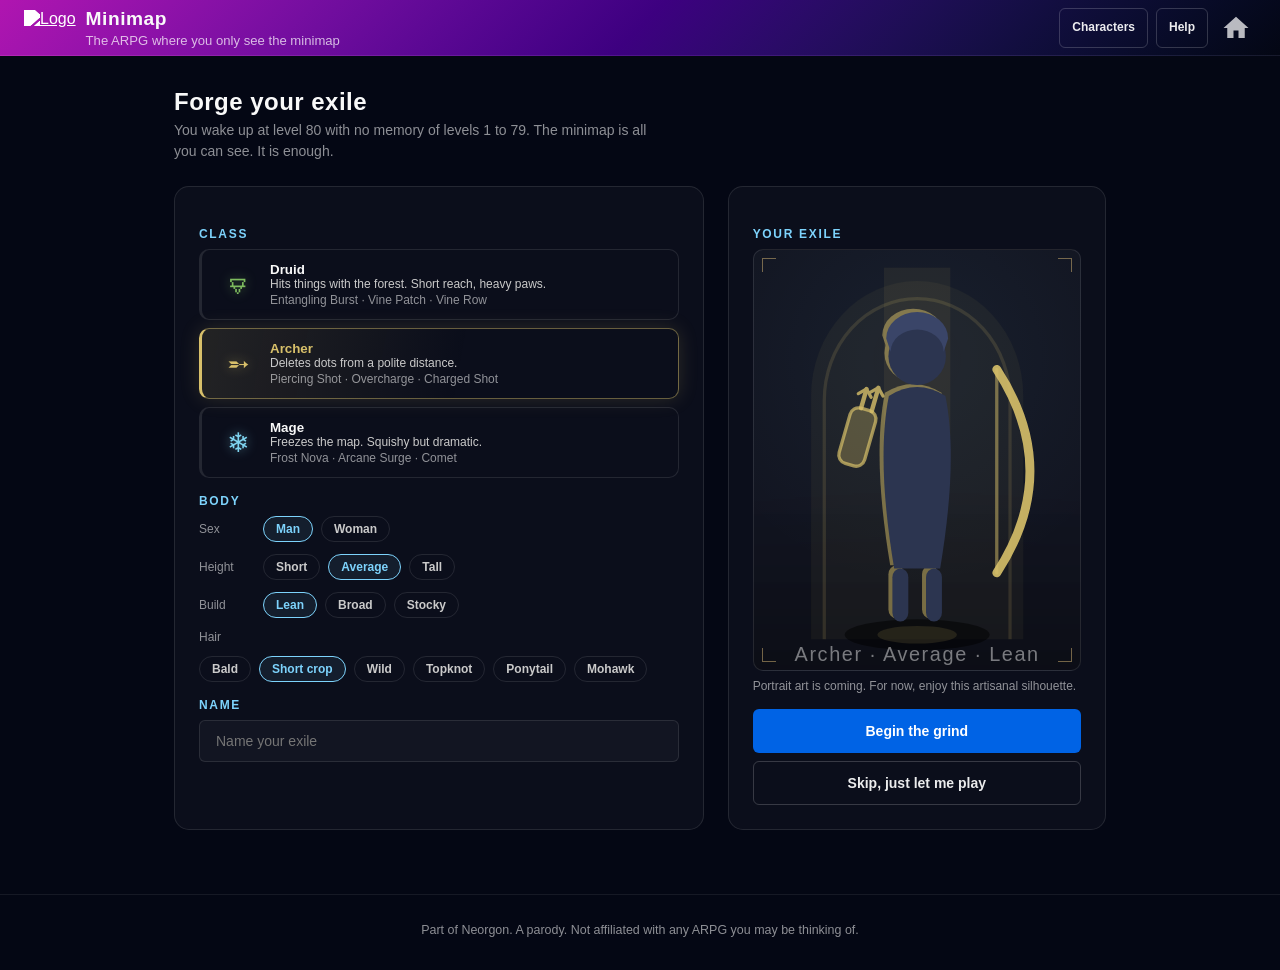
==== index.html @ aeb2e6b7 "feat: combat feel + world overhaul - Collision: enemies body-block; dodge roll (Space) with i-frames" ====
<!DOCTYPE html>
<html lang="en">
<head>
  <meta charset="UTF-8">
  <meta name="viewport" content="width=device-width, initial-scale=1.0">
  <title>Minimap | The Minimap-Only ARPG</title>
  <meta name="description" content="Grind procedural dungeon maps through the minimap alone. Start at level 80 as druid, archer, or mage and claw to 100. Fully in your browser">
  <meta property="og:title" content="Minimap: The Minimap-Only ARPG">
  <meta property="og:description" content="Grind procedural maps you can only see through the minimap. Start at level 80, claw to 100">
  <meta property="og:type" content="website">
  <meta property="og:url" content="https://minimap.neorgon.com/">
  <meta property="og:site_name" content="Neorgon">
  <meta name="twitter:card" content="summary_large_image">
  <meta name="twitter:title" content="Minimap: The Minimap-Only ARPG">
  <meta name="twitter:description" content="Grind procedural maps you can only see through the minimap">
  <meta name="robots" content="index, follow">
  <link rel="canonical" href="https://minimap.neorgon.com/">
  <meta property="og:locale" content="en_US">
  <meta name="theme-color" content="#040714">
  <meta property="og:image" content="https://minimap.neorgon.com/og-preview.jpg">
  <meta property="og:image:width" content="1200">
  <meta property="og:image:height" content="630">
  <meta name="twitter:image" content="https://minimap.neorgon.com/og-preview.jpg">
  <link rel="icon" type="image/x-icon" href="https://cdn.neorgon.org/v1.0.0/favicon.ico" />
  <link rel="stylesheet" href="css/style.css">
  <link rel="stylesheet" href="css/atlas.css">
  <link rel="stylesheet" href="css/chargen.css">
  <!-- Neorgon Header Kit (vendored; ?header=live swaps CSS to CDN). Keep after style.css — the kit owns the header. -->
  <script>(function(){var m=location.search.match(/[?&]theme=([\w-]+)/)||document.cookie.match(/(?:^|;\s*)neo_theme=([\w-]+)/);if(m&&m[1]!=='default')document.documentElement.dataset.theme=decodeURIComponent(m[1]);})();</script>
  <link rel="stylesheet" href="css/neorgon-header.css">
  <link rel="stylesheet" href="css/neorgon-themes.css">
  <link rel="stylesheet" href="https://cdn.neorgon.org/v1.0.0/header/season.css">
  <script defer src="js/neorgon-header.js"></script>
  <script type="application/ld+json">
  {
    "@context": "https://schema.org",
    "@type": "VideoGame",
    "name": "Minimap",
    "description": "A parody ARPG where the whole game happens on the minimap. Grind procedural dungeon maps, dodge boss telegraphs, and level from 80 to 100.",
    "url": "https://minimap.neorgon.com/",
    "genre": ["Action role-playing", "Parody"],
    "gamePlatform": "Web browser",
    "playMode": "SinglePlayer",
    "applicationCategory": "Game",
    "operatingSystem": "Any",
    "offers": { "@type": "Offer", "price": "0", "priceCurrency": "USD" },
    "author": { "@type": "Organization", "name": "Neorgon", "url": "https://neorgon.com/" }
  }
  </script>
</head>
<body data-screen="loading">

  <a class="skip-link" href="#main">Skip to content</a>

  <header class="header-bar" data-header-mode="app">
    <div class="header-logo">
      <a href="https://neorgon.com/" target="_blank" rel="noopener noreferrer">
        <img src="https://cdn.neorgon.org/v1.0.0/energon-classic-logo.png" class="header-logo-img" alt="Logo">
      </a>
      <a href="./" class="header-title-link">
        <h1>Minimap</h1>
        <div class="header-subtitle">The ARPG where you only see the minimap</div>
      </a>
    </div>

    <div class="header-right">
      <div class="header-actions">
        <button class="btn btn--ghost btn--sm" id="rosterBtn" data-keep-mobile>Characters</button>
        <button class="btn btn--ghost btn--sm" id="helpBtn">Help</button>
      </div>
      <a class="header-home" href="https://neorgon.com/" title="neorgon.com" aria-label="Neorgon home">
        <svg viewBox="0 0 24 24" fill="currentColor" xmlns="http://www.w3.org/2000/svg">
          <path d="M10 20v-6h4v6h5v-8h3L12 3 2 12h3v8z"/>
        </svg>
      </a>
    </div>
  </header>

  <main id="main">

    <!-- ── Character creation ─────────────────────────────────────────── -->
    <section class="screen" id="screen-chargen" hidden>
      <div class="chargen">
        <div class="chargen__intro">
          <h2 class="screen-title">Forge your exile</h2>
          <p class="screen-lead">You wake up at level 80 with no memory of levels 1 to 79. The minimap is all you can see. It is enough.</p>
        </div>

        <div class="chargen__grid">
          <div class="chargen__panel">
            <h3 class="panel-label">Class</h3>
            <div class="class-picker" id="classPicker" role="radiogroup" aria-label="Class"></div>

            <h3 class="panel-label">Body</h3>
            <div class="body-options" id="bodyOptions"></div>

            <h3 class="panel-label">Name</h3>
            <input type="text" id="charName" class="text-input" maxlength="18" placeholder="Name your exile" autocomplete="off">
          </div>

          <div class="chargen__panel chargen__preview">
            <h3 class="panel-label">Your exile</h3>
            <div class="portrait" id="portraitBox" aria-hidden="true"></div>
            <p class="portrait-note">Portrait art is coming. For now, enjoy this artisanal silhouette.</p>
            <div class="chargen__actions">
              <button class="btn btn--primary btn--block" id="createCharBtn">Begin the grind</button>
              <button class="btn btn--ghost btn--block" id="skipCharBtn">Skip, just let me play</button>
            </div>
          </div>
        </div>
      </div>
    </section>

    <!-- ── Roster ─────────────────────────────────────────────────────── -->
    <section class="screen" id="screen-roster" hidden>
      <div class="roster">
        <h2 class="screen-title">Characters</h2>
        <p class="screen-lead">Each exile keeps their own atlas progress. Deleting one is permanent, like your mistakes.</p>
        <div class="roster__list" id="rosterList"></div>
        <button class="btn btn--secondary" id="newCharBtn">Create new exile</button>
      </div>
    </section>

    <!-- ── Atlas hub ──────────────────────────────────────────────────── -->
    <section class="screen" id="screen-hub" hidden>
      <div class="hub">
        <div class="hub__top">
          <div>
            <h2 class="screen-title">Atlas of Worms</h2>
            <p class="screen-lead" id="hubCharLine"></p>
          </div>
          <div class="hub__legend">
            <span><i class="dot dot--open"></i> Open</span>
            <span><i class="dot dot--cleared"></i> Cleared</span>
            <span><i class="dot dot--locked"></i> Locked</span>
          </div>
        </div>
        <div class="atlas-wrap">
          <svg id="atlasSvg" viewBox="0 0 1000 560" role="img" aria-label="Atlas map of unlockable dungeon nodes"></svg>
        </div>
        <div class="hub__detail" id="hubDetail" hidden>
          <div class="hub__detail-text">
            <h3 id="hubMapName"></h3>
            <p id="hubMapInfo"></p>
          </div>
          <button class="btn btn--primary" id="enterMapBtn">Enter map</button>
        </div>
      </div>
    </section>

    <!-- ── Game ───────────────────────────────────────────────────────── -->
    <section class="screen screen--game" id="screen-game" hidden>
      <div class="stage" id="stage">
        <canvas id="bgCanvas" aria-hidden="true"></canvas>
        <canvas id="gameCanvas" role="img" aria-label="Minimap view of the dungeon"></canvas>

        <div class="boss-bar" id="bossBar" hidden>
          <div class="boss-bar__name" id="bossName"></div>
          <div class="boss-bar__track"><div class="boss-bar__fill" id="bossFill"></div></div>
        </div>

        <!-- Map info + quest tracker, top right, gold serif -->
        <div class="tracker">
          <div class="tracker__map">
            <div id="trkMapName"></div>
            <div id="trkMonsterLevel"></div>
            <div>Standard League</div>
            <div>Permanent Squinting</div>
          </div>
          <div class="tracker__quest">
            <div class="tracker__quest-title" id="trkQuestTitle"></div>
            <div class="tracker__quest-body" id="trkQuestBody"></div>
          </div>
        </div>

        <!-- Bottom HUD -->
        <div class="hud">
          <div class="orb orb--life">
            <div class="orb__fill" id="lifeFill"></div>
            <div class="orb__label" id="lifeLabel">0/0</div>
          </div>

          <div class="hud__center">
            <div class="charline" id="charLine"></div>
            <div class="skillbar" id="skillbar"></div>
            <div class="xpbar" title="Experience">
              <div class="xpbar__fill" id="xpFill"></div>
              <div class="xpbar__label" id="xpLabel"></div>
            </div>
          </div>

          <div class="orb orb--mana">
            <div class="orb__fill" id="manaFill"></div>
            <div class="orb__label" id="manaLabel">0/0</div>
          </div>
        </div>

        <!-- Waypoint panel -->
        <div class="wp-panel" id="wpPanel" hidden>
          <h3>Waypoints</h3>
          <div class="wp-panel__list" id="wpList"></div>
          <button class="btn btn--ghost btn--sm" id="wpClose">Close</button>
        </div>

        <!-- Leave confirmation -->
        <div class="overlay overlay--confirm" id="leaveConfirm" hidden>
          <h2>Leave the map?</h2>
          <p>The layout and every remaining monster are lost. The Atlas does not do refunds.</p>
          <div class="overlay__actions">
            <button class="btn btn--primary" id="confirmLeaveBtn">Leave map</button>
            <button class="btn btn--ghost" id="cancelLeaveBtn">Keep fighting</button>
          </div>
        </div>

        <!-- Death overlay -->
        <div class="overlay overlay--death" id="deathOverlay" hidden>
          <h2>You have died</h2>
          <p id="deathLine"></p>
          <p class="overlay__penalty" id="deathPenalty"></p>
          <button class="btn btn--primary" id="respawnBtn">Respawn at waypoint</button>
        </div>

        <!-- Map cleared overlay -->
        <div class="overlay overlay--cleared" id="clearedOverlay" hidden>
          <h2>Map cleared</h2>
          <p id="clearedLine"></p>
          <div class="overlay__actions">
            <button class="btn btn--primary" id="backToHubBtn">Return to Atlas</button>
            <button class="btn btn--ghost" id="stayBtn">Keep wandering</button>
          </div>
        </div>

        <div class="toastbox" id="toastbox" aria-live="polite"></div>
      </div>
    </section>

  </main>

  <!-- Help modal -->
  <div class="modal" id="helpModal" hidden>
    <div class="modal__backdrop" data-modal-close tabindex="-1" aria-hidden="true"></div>
    <div class="modal__dialog" role="dialog" aria-modal="true" aria-labelledby="helpTitle" tabindex="-1">
      <header class="modal__header">
        <h2 id="helpTitle">How to squint</h2>
        <button type="button" class="btn btn--ghost btn--icon" data-modal-close aria-label="Close dialog">
          <svg width="20" height="20" viewBox="0 0 24 24" fill="none" stroke="currentColor" stroke-width="2" aria-hidden="true"><path d="M18 6L6 18M6 6l12 12"/></svg>
        </button>
      </header>
      <div class="modal__body">
        <ul class="help-list">
          <li><strong>Move:</strong> click or hold the mouse, or use WASD / arrow keys. Enemies body-block you.</li>
          <li><strong>Roll:</strong> Space. A quick dash that passes through enemies with brief immunity.</li>
          <li><strong>Sprint:</strong> hold Shift. Much faster, but one hit while sprinting stuns you for 2.5s.</li>
          <li><strong>Attack:</strong> automatic when an enemy is in range</li>
          <li><strong>Skills:</strong> Q, E, R. Three per class; the big one has the long cooldown.</li>
          <li><strong>Waypoints:</strong> touch a totem to unlock it (green entry, blue midpoint), press T to teleport</li>
          <li><strong>Dots:</strong> white normal, blue magic, yellow rare, orange boss</li>
          <li><strong>Goal:</strong> find the boss, dodge the telegraph circles, clear the map, level up</li>
          <li><strong>Death:</strong> costs 10% of your level XP, exactly as painful as it sounds</li>
        </ul>
      </div>
    </div>
  </div>

  <footer class="info-footer" id="siteFooter">
    Part of <a class="footer-link" href="https://neorgon.com/">Neorgon</a>. A parody. Not affiliated with any ARPG you may be thinking of.
  </footer>

  <script type="module" src="js/app.js"></script>
</body>
</html>
---- css/style.css ----
/* ── Reset & base ──────────────────────────────────────────── */
*, *::before, *::after { margin: 0; padding: 0; box-sizing: border-box; }

/*
 * ── Design tokens ─────────────────────────────────────────────
 *
 *  Colors
 *  bg:                 #040714
 *  surface-1 (cards):  rgba(255,255,255,.03)
 *  surface-2 (hover):  rgba(255,255,255,.06)
 *  border-subtle:      rgba(255,255,255,.07)
 *  border:             rgba(255,255,255,.1)
 *  border-strong:      rgba(255,255,255,.22)
 *  blue accent:        #0063e5
 *  blue accent bright: #0080ff
 *  text primary:       #f9f9f9
 *  text secondary:     #cacaca
 *  text muted:         rgba(255,255,255,.55)
 *  header gradient:    in oklch 135deg, #B015B0 0%, #3D0080 50%, #040714 100%
 *
 *  Typography scale (rem)
 *  --text-xs: 0.75    --text-sm: 0.875   --text-base: 1
 *  --text-lg: 1.125   --text-xl: 1.25    --text-2xl: 1.5
 *  font stack: 'Avenir Next', -apple-system, BlinkMacSystemFont,
 *              'Segoe UI', Roboto, Oxygen, Ubuntu, Cantarell, sans-serif
 *
 *  Spacing scale (4px grid)
 *  --space-1: 4px   --space-2: 8px   --space-3: 12px   --space-4: 16px
 *  --space-6: 24px  --space-8: 32px
 *
 *  Radii
 *  --radius-sm: 6px   --radius: 10px   --radius-lg: 15px
 *
 *  Easing
 *  --ease-snap: cubic-bezier(0.34, 1.56, 0.64, 1)  (spring/overshoot)
 *  --dur-fast: 120ms   --dur: 200ms
 *
 *  UI primitives
 *  --control-height: 44px   (touch minimum)
 *  --control-height-sm: 36px
 *  --z-sticky-header: 200   --z-modal: 400   --z-toast: 500
 */

:root {
  --bg: #040714;
  --surface-1: rgba(255,255,255,.03);
  --surface-2: rgba(255,255,255,.06);
  --surface-toast: #1a1730;
  --border-subtle: rgba(255,255,255,.07);
  --border: rgba(255,255,255,.1);
  --border-strong: rgba(255,255,255,.22);
  --text-primary: #f9f9f9;
  --text-secondary: #cacaca;
  --text-muted: rgba(255,255,255,.55);
  --accent: #0063e5;
  --accent-bright: #0080ff;
  --danger: #e11d48;
  --danger-hover: #f43f5e;
  --font: 'Avenir Next', -apple-system, BlinkMacSystemFont, 'Segoe UI', Roboto, Oxygen, Ubuntu, Cantarell, sans-serif;
  --text-xs: 0.75rem; --text-sm: 0.875rem; --text-base: 1rem;
  --text-lg: 1.125rem; --text-xl: 1.25rem; --text-2xl: 1.5rem;
  --space-1: 4px; --space-2: 8px; --space-3: 12px; --space-4: 16px;
  --space-6: 24px; --space-8: 32px;
  --radius-sm: 6px; --radius: 10px; --radius-lg: 15px;
  --ease-snap: cubic-bezier(0.34, 1.56, 0.64, 1);
  --dur-fast: 120ms; --dur: 200ms;
  --control-height: 44px;
  --control-height-sm: 36px;
  --shadow-card: 0 12px 28px rgba(15, 23, 42, 0.5);
  --shadow-modal: 0 24px 48px rgba(2, 6, 23, 0.58);
  --z-sticky-header: 200;
  --z-modal: 400;
  --z-toast: 500;
}

html { height: 100%; }
body {
  font-family: var(--font);
  background: var(--bg);
  min-height: 100%;
  color: var(--text-primary);
  display: flex; flex-direction: column;
}

body.modal-open {
  overflow: hidden;
}

main#main {
  flex: 1;
  display: flex;
  flex-direction: column;
  min-height: 0;
  width: 100%;
}

/* ── Layout ────────────────────────────────────────────────── */
/*
 * GOTCHA: body { display:flex; flex-direction:column } + margin: 0 auto
 * on a child collapses its width — always pair with width: 100%.
 *
 * GOTCHA: External images (YouTube ggpht, Gravatar, etc.) may block loading
 * when the Referer header points to localhost or an unknown origin. Fix:
 * 1. Add <meta name="referrer" content="no-referrer"> in <head> (global)
 * 2. Or add referrerpolicy="no-referrer" on each <img> tag
 */
.container {
  max-width: 900px;
  width: 100%;
  margin: 0 auto;
  padding: var(--space-6);
  flex: 1;
}

/* Vertical rhythm: use inside .container or nested regions */
.stack {
  display: flex;
  flex-direction: column;
  gap: var(--space-6);
}
.stack--tight { gap: var(--space-4); }
.stack--loose { gap: var(--space-8); }

/* Page section: title row + body (replaces “card everything” for grouping) */
.section {
  display: flex;
  flex-direction: column;
  gap: var(--space-4);
}
.section__header {
  display: flex;
  flex-wrap: wrap;
  align-items: flex-end;
  justify-content: space-between;
  gap: var(--space-4);
}
.section__titles {
  display: flex;
  flex-direction: column;
  gap: var(--space-1);
  min-width: 0;
}
.section__title {
  font-size: var(--text-xl);
  font-weight: 600;
  letter-spacing: 0.02em;
  color: var(--text-primary);
}
.section__lead {
  font-size: var(--text-sm);
  color: var(--text-muted);
  line-height: 1.45;
  max-width: 52ch;
}
.section__lead code {
  font-family: ui-monospace, SFMono-Regular, Menlo, Monaco, Consolas, "Liberation Mono", monospace;
  font-size: 0.92em;
  color: var(--text-secondary);
}
.stack > .card { margin-bottom: 0; }
.toolbar {
  display: flex;
  flex-wrap: wrap;
  align-items: center;
  gap: var(--space-2);
}

/* ── Header ────────────────────────────────────────────────────
 * Owned by the Neorgon Header Kit (css/neorgon-header.css — canonical
 * source: packages/neorgon-ui/header/). Do NOT style .header-bar,
 * .header-logo*, .header-title-link, .header-subtitle, .header-right,
 * .header-actions, or .header-home here. Auth styles (.auth-*) stay
 * site-owned below.
 */
nav {
  display: flex;
  align-items: center;
  gap: var(--space-2);
}

/* ── Buttons (canonical) ─────────────────────────────────────
 * Use .btn + a variant. Aliases: .nav-link = toolbar ghost; .auth-* map below.
 */
.btn {
  display: inline-flex;
  align-items: center;
  justify-content: center;
  gap: var(--space-2);
  min-height: var(--control-height);
  padding: 0 var(--space-4);
  border-radius: var(--radius-sm);
  font-family: inherit;
  font-size: var(--text-sm);
  font-weight: 600;
  line-height: 1.2;
  text-decoration: none;
  cursor: pointer;
  border: 1px solid transparent;
  background: transparent;
  color: var(--text-primary);
  transition:
    background-color var(--dur),
    color var(--dur),
    border-color var(--dur),
    box-shadow var(--dur),
    transform var(--dur-fast);
  -webkit-tap-highlight-color: transparent;
}
.btn:disabled,
.btn[aria-disabled="true"] {
  opacity: 0.45;
  cursor: not-allowed;
  pointer-events: none;
}
.btn--sm {
  min-height: var(--control-height-sm);
  padding: 0 var(--space-3);
  font-size: var(--text-xs);
}
.btn--block { width: 100%; }
.btn--icon {
  min-width: var(--control-height);
  padding: 0;
}
.btn--primary {
  background: var(--accent);
  color: #fff;
  border-color: transparent;
}
.btn--primary:hover { background: var(--accent-bright); }
.btn--secondary {
  background: var(--surface-2);
  color: var(--text-primary);
  border-color: var(--border-strong);
}
.btn--secondary:hover {
  background: rgba(255, 255, 255, 0.1);
}
.btn--ghost {
  background: transparent;
  color: rgba(255,255,255,0.92);
  border-color: rgba(255,255,255,0.18);
}
.btn--ghost:hover {
  background: rgba(255,255,255,0.1);
  color: #fff;
}
.btn--danger {
  background: var(--danger);
  color: #fff;
  border-color: transparent;
}
.btn--danger:hover { background: var(--danger-hover); }

/* Toolbar ghost (header nav) — same as .btn.btn--ghost.btn--sm */
.nav-link {
  display: inline-flex;
  align-items: center;
  justify-content: center;
  min-height: var(--control-height);
  padding: 0 var(--space-3);
  border: 1px solid rgba(255,255,255,0.18);
  border-radius: var(--radius-sm);
  background: transparent;
  color: rgba(255,255,255,0.92);
  cursor: pointer;
  font-family: inherit;
  font-size: var(--text-sm);
  font-weight: 600;
  transition: background-color var(--dur), color var(--dur), border-color var(--dur);
}
.nav-link:hover {
  background: rgba(255,255,255,0.1);
  color: #fff;
}

.auth-toggle {
  display: flex;
  align-items: center;
  justify-content: center;
  min-width: var(--control-height);
  min-height: var(--control-height);
  padding: 0;
  border: 1px solid rgba(255,255,255,0.18);
  border-radius: var(--radius-sm);
  background: transparent;
  color: rgba(255,255,255,0.92);
  cursor: pointer;
  font-family: inherit;
  transition: background-color var(--dur), color var(--dur), border-color var(--dur);
}
.auth-toggle:hover {
  background: rgba(255,255,255,0.1);
  color: #fff;
}
.auth-toggle svg {
  width: 22px;
  height: 22px;
  flex-shrink: 0;
  display: block;
}
.auth-toggle.logged-in { color: var(--accent); }
.auth-toggle.logged-in svg circle:nth-of-type(2) {
  fill: currentColor;
  stroke: none;
}

/* ── Sheet (inline panel under header) — not a modal ─────────
 * Use for auth, filters, compact forms. No backdrop; page scrolls.
 * For blocking overlays use .modal below.
 */
.auth-panel {
  background: rgba(255,255,255,0.02);
  border-bottom: 1px solid var(--border-subtle);
  max-height: 0;
  overflow: hidden;
  transition: max-height 0.3s ease-out;
}
.auth-panel.open { max-height: 300px; }
.auth-panel-inner {
  padding: var(--space-6);
  max-width: 400px;
  margin: 0 auto;
}
.auth-tabs {
  display: flex;
  gap: var(--space-2);
  margin-bottom: var(--space-4);
}
.auth-tab {
  flex: 1;
  min-height: var(--control-height-sm);
  padding: 0 var(--space-4);
  border: 1px solid var(--border);
  border-radius: var(--radius-sm);
  background: transparent;
  color: var(--text-muted);
  cursor: pointer;
  font-family: inherit;
  font-size: var(--text-sm);
  font-weight: 600;
  transition: background-color var(--dur), color var(--dur), border-color var(--dur);
}
.auth-tab.active {
  background: var(--surface-2);
  color: var(--text-primary);
  border-color: var(--border-strong);
}
.auth-form input {
  width: 100%;
  padding: var(--space-3) var(--space-4);
  margin-bottom: var(--space-3);
  border: 1px solid var(--border);
  border-radius: var(--radius-sm);
  background: var(--surface-1);
  color: var(--text-primary);
  font-size: var(--text-sm);
  font-family: inherit;
}
.auth-submit {
  width: 100%;
  min-height: var(--control-height);
  padding: 0 var(--space-4);
  border: none;
  border-radius: var(--radius-sm);
  background: var(--accent);
  color: #fff;
  font-family: inherit;
  font-weight: 600;
  font-size: var(--text-sm);
  cursor: pointer;
  transition: background-color var(--dur);
}
.auth-submit:hover { background: var(--accent-bright); }
#authUser {
  display: flex;
  align-items: center;
  justify-content: space-between;
  gap: var(--space-4);
}
.auth-username {
  color: var(--text-primary);
  font-weight: 600;
}
.auth-logout {
  min-height: var(--control-height-sm);
  padding: 0 var(--space-3);
  border: 1px solid var(--border);
  border-radius: var(--radius-sm);
  background: transparent;
  color: var(--text-muted);
  cursor: pointer;
  font-family: inherit;
  font-size: var(--text-sm);
  font-weight: 600;
  transition: background-color var(--dur), color var(--dur), border-color var(--dur);
}
.auth-logout:hover {
  background: var(--surface-2);
  color: var(--text-primary);
}
.auth-divider {
  height: 1px;
  background: var(--border-subtle);
}

/* ── Modal (blocking overlay) ──────────────────────────────── */
.modal[hidden] {
  display: none !important;
}
.modal {
  position: fixed;
  inset: 0;
  z-index: var(--z-modal);
  display: flex;
  align-items: center;
  justify-content: center;
  padding: var(--space-4);
}
.modal__backdrop {
  position: absolute;
  inset: 0;
  background: rgba(2, 4, 12, 0.72);
  backdrop-filter: blur(4px);
}
.modal__dialog {
  position: relative;
  z-index: 1;
  display: flex;
  flex-direction: column;
  width: min(100%, 440px);
  max-height: min(88vh, 560px);
  overflow: hidden;
  background: var(--surface-1);
  border: 1px solid var(--border-strong);
  border-radius: var(--radius-lg);
  box-shadow: var(--shadow-modal);
}
.modal__header {
  display: flex;
  align-items: center;
  justify-content: space-between;
  gap: var(--space-4);
  padding: var(--space-4) var(--space-6);
  border-bottom: 1px solid var(--border-subtle);
}
.modal__header h2 {
  font-size: var(--text-lg);
  font-weight: 600;
  color: var(--text-primary);
}
.modal__body {
  padding: var(--space-6);
  overflow: auto;
  font-size: var(--text-sm);
  color: var(--text-secondary);
  line-height: 1.55;
}
.modal__body code {
  font-family: ui-monospace, SFMono-Regular, Menlo, Monaco, Consolas, "Liberation Mono", monospace;
  font-size: 0.9em;
  color: var(--text-primary);
}
.modal__footer {
  display: flex;
  flex-wrap: wrap;
  justify-content: flex-end;
  gap: var(--space-2);
  padding: var(--space-4) var(--space-6);
  border-top: 1px solid var(--border-subtle);
}

/* ── Card ──────────────────────────────────────────────────── */
/*
 * GOTCHA: backdrop-filter creates a stacking context — dropdowns inside
 * a card can be clipped by a later card's stacking context. Fix by adding
 * position: relative; z-index: 10 to the card that owns the open dropdown.
 *
 * Default: static surface (no hover lift — avoids generic “dashboard demo”).
 * Use .card--interactive for raised hover + entrance motion.
 *
 * GOTCHA: a <button> or <a> used AS a card does not inherit body text color —
 * buttons default to canvas text (near-black), rendering invisible on the dark
 * bg. When a card is an interactive element, set color: var(--text-primary)
 * and font-family: var(--font) explicitly on it.
 */
.card {
  background: var(--surface-1);
  border: 1px solid var(--border);
  border-radius: var(--radius-lg);
  padding: var(--space-6);
  margin-bottom: var(--space-6);
  backdrop-filter: blur(10px);
  transition: border-color var(--dur), box-shadow var(--dur);
}
.card:hover {
  border-color: var(--border-strong);
  box-shadow: 0 8px 20px rgba(15, 23, 42, 0.45);
}
.card--interactive {
  transition:
    transform var(--dur) ease-out,
    box-shadow var(--dur) ease-out,
    border-color var(--dur);
  animation: fadeIn 0.35s ease-out both;
}
.card--interactive:hover {
  transform: translateY(-3px);
  box-shadow: var(--shadow-card);
  border-color: var(--border-strong);
}
.card--enter {
  animation: fadeIn 0.35s ease-out both;
}
.card--flat:hover {
  box-shadow: none;
}

/* ── Button press feedback ─────────────────────────────────── */
button:active,
.btn:active,
.nav-link:active,
.auth-toggle:active,
.auth-tab:active,
.auth-submit:active,
.auth-logout:active {
  transform: scale(0.98);
  transition-duration: var(--dur-fast);
}

@keyframes fadeIn {
  from { opacity: 0; transform: translateY(6px); }
  to   { opacity: 1; transform: translateY(0); }
}

/* ── Skeleton loading ──────────────────────────────────────── */
@keyframes shimmer { to { background-position: -200% 0; } }
.skeleton {
  background: linear-gradient(90deg, var(--surface-1) 25%, var(--surface-2) 50%, var(--surface-1) 75%);
  background-size: 200% 100%;
  animation: shimmer 1.5s ease-in-out infinite;
  border-radius: var(--radius);
}

/* ── Toast ─────────────────────────────────────────────────── */
.toast {
  position: fixed;
  bottom: var(--space-6);
  right: var(--space-6);
  z-index: var(--z-toast);
  max-width: min(360px, calc(100vw - var(--space-8)));
  background: var(--surface-toast);
  border: 1px solid var(--border);
  border-radius: var(--radius);
  padding: var(--space-3) var(--space-4);
  font-size: var(--text-sm);
  color: var(--text-primary);
  box-shadow: var(--shadow-card);
  pointer-events: none;
  transform: translateY(8px);
  opacity: 0;
  transition: opacity 0.2s ease-out, transform 0.2s ease-out;
}
.toast.visible {
  opacity: 1;
  transform: translateY(0);
}

/* ── Footer ────────────────────────────────────────────────── */
.info-footer {
  text-align: center;
  padding: var(--space-6) var(--space-6) 28px;
  color: var(--text-muted);
  font-size: .78em;
  line-height: 1.8;
  border-top: 1px solid var(--border-subtle);
  margin-top: var(--space-8);
}
.footer-link {
  color: var(--text-muted);
  text-decoration: none;
  transition: color var(--dur);
}
.footer-link:hover,
.footer-link:focus-visible {
  color: var(--text-secondary);
  text-decoration: underline;
}

/* ── Focus styles ──────────────────────────────────────────── */
:focus-visible {
  outline: 2px solid var(--accent-bright);
  outline-offset: 2px;
}

/* ── Skip link ─────────────────────────────────────────────── */
.skip-link {
  position: absolute;
  top: -100%;
  left: var(--space-4);
  z-index: 1000;
  padding: var(--space-2) var(--space-4);
  background: var(--accent-bright);
  color: #000;
  font-weight: 600;
  font-size: var(--text-sm);
  border-radius: 0 0 var(--radius-sm) var(--radius-sm);
  text-decoration: none;
  transition: top var(--dur);
}
.skip-link:focus { top: 0; }

/* ── Reduced motion ────────────────────────────────────────── */
@media (prefers-reduced-motion: reduce) {
  *, *::before, *::after {
    animation-duration: 0.01ms !important;
    animation-iteration-count: 1 !important;
    transition-duration: 0.01ms !important;
  }
  .card--interactive:hover { transform: none; }
}

/* ── Responsive ────────────────────────────────────────────── */
@media (max-width: 600px) {
  .container { padding: var(--space-4); }
  .toast {
    left: var(--space-4);
    right: var(--space-4);
    max-width: none;
  }
}

/* ════════════════════════════════════════════════════════════
   MINIMAP GAME STYLES
   Accent: sky-300 #7dd3fc (the minimap line color).
   HUD gold: #c8aa6e serif, an affectionate parody layout.
   ════════════════════════════════════════════════════════════ */

:root {
  --mm-accent: #7dd3fc;
  --mm-gold: #c8aa6e;
  --mm-gold-dim: #a8926a;
  --hud-serif: Palatino, 'Palatino Linotype', Georgia, 'Times New Roman', serif;
}

.screen[hidden] { display: none !important; }
.screen { flex: 1; display: flex; flex-direction: column; }
.screen-title {
  font-size: var(--text-2xl);
  font-weight: 700;
  letter-spacing: 0.02em;
}
.screen-lead {
  color: var(--text-muted);
  font-size: var(--text-sm);
  line-height: 1.5;
  max-width: 62ch;
  margin-top: var(--space-1);
}
.panel-label {
  font-size: var(--text-xs);
  text-transform: uppercase;
  letter-spacing: 0.14em;
  color: var(--mm-accent);
  margin: var(--space-4) 0 var(--space-2);
}
.text-input {
  width: 100%;
  padding: var(--space-3) var(--space-4);
  border: 1px solid var(--border);
  border-radius: var(--radius-sm);
  background: var(--surface-1);
  color: var(--text-primary);
  font-size: var(--text-sm);
  font-family: inherit;
}

/* ── Chargen ───────────────────────────────────────────────── */
.chargen {
  width: 100%;
  max-width: 980px;
  margin: 0 auto;
  padding: var(--space-8) var(--space-6);
}
.chargen__grid {
  display: grid;
  grid-template-columns: 1.4fr 1fr;
  gap: var(--space-6);
  margin-top: var(--space-6);
}
.chargen__panel {
  background: var(--surface-1);
  border: 1px solid var(--border);
  border-radius: var(--radius-lg);
  padding: var(--space-6);
}
.class-picker { display: grid; gap: var(--space-2); }
.class-card {
  display: grid;
  grid-template-columns: 40px 1fr;
  grid-template-areas: "icon name" "icon blurb" "icon skill";
  text-align: left;
  gap: 0 var(--space-3);
  padding: var(--space-3) var(--space-4);
  border: 1px solid var(--border);
  border-radius: var(--radius);
  background: transparent;
  color: var(--text-primary);
  font-family: var(--font);
  cursor: pointer;
  transition: border-color var(--dur), background-color var(--dur), box-shadow var(--dur);
}
.class-card:hover { border-color: var(--border-strong); background: var(--surface-1); }
.class-card--active {
  border-color: var(--mm-accent);
  background: rgba(125, 211, 252, 0.06);
  box-shadow: 0 0 18px rgba(125, 211, 252, 0.15);
}
.class-card__icon { grid-area: icon; font-size: 1.7rem; align-self: center; text-align: center; }
.class-card__name { grid-area: name; font-weight: 700; }
.class-card__blurb { grid-area: blurb; font-size: var(--text-xs); color: var(--text-secondary); }
.class-card__skill { grid-area: skill; font-size: var(--text-xs); color: var(--text-muted); margin-top: 2px; }

.opt-row { display: flex; align-items: baseline; gap: var(--space-3); margin-bottom: var(--space-3); flex-wrap: wrap; }
.opt-row__label { font-size: var(--text-xs); color: var(--text-muted); width: 52px; flex-shrink: 0; }
.opt-row__chips { display: flex; gap: var(--space-2); flex-wrap: wrap; }
.chip {
  padding: 5px 12px;
  border: 1px solid var(--border);
  border-radius: 999px;
  background: transparent;
  color: var(--text-secondary);
  font-family: var(--font);
  font-size: var(--text-xs);
  font-weight: 600;
  cursor: pointer;
  transition: border-color var(--dur), color var(--dur), background-color var(--dur);
}
.chip:hover { border-color: var(--border-strong); color: var(--text-primary); }
.chip--active {
  border-color: var(--mm-accent);
  color: var(--mm-accent);
  background: rgba(125, 211, 252, 0.08);
}

.chargen__preview { display: flex; flex-direction: column; }
.portrait {
  background: radial-gradient(circle at 50% 30%, rgba(125, 211, 252, 0.06), transparent 70%), var(--surface-1);
  border: 1px solid var(--border);
  border-radius: var(--radius);
  aspect-ratio: 7 / 9;
  display: flex;
  align-items: center;
  justify-content: center;
  overflow: hidden;
}
.portrait svg { width: 100%; height: 100%; }
.portrait-tag {
  fill: rgba(255, 255, 255, 0.45);
  font-family: var(--font);
  font-size: 9px;
  letter-spacing: 0.08em;
  text-transform: capitalize;
}
.portrait-note { font-size: var(--text-xs); color: var(--text-muted); margin: var(--space-2) 0 var(--space-4); }
.chargen__actions { margin-top: auto; display: grid; gap: var(--space-2); }

/* ── Roster ────────────────────────────────────────────────── */
.roster {
  width: 100%;
  max-width: 720px;
  margin: 0 auto;
  padding: var(--space-8) var(--space-6);
}
.roster__list { display: grid; gap: var(--space-3); margin: var(--space-6) 0; }
.roster__empty { color: var(--text-muted); font-size: var(--text-sm); }
.roster-card {
  display: flex;
  align-items: center;
  gap: var(--space-4);
  padding: var(--space-4);
  background: var(--surface-1);
  border: 1px solid var(--border);
  border-radius: var(--radius);
}
.roster-card--active { border-color: var(--mm-accent); }
.roster-card__icon { font-size: 1.8rem; }
.roster-card__info { display: flex; flex-direction: column; gap: 2px; min-width: 0; flex: 1; }
.roster-card__info span { font-size: var(--text-xs); color: var(--text-muted); }
.roster-card__actions { display: flex; gap: var(--space-2); }

/* ── Atlas hub ─────────────────────────────────────────────── */
.hub {
  width: 100%;
  max-width: 1100px;
  margin: 0 auto;
  padding: var(--space-6);
  display: flex;
  flex-direction: column;
  flex: 1;
}
.hub__top {
  display: flex;
  justify-content: space-between;
  align-items: flex-end;
  gap: var(--space-4);
  flex-wrap: wrap;
}
.hub__legend { display: flex; gap: var(--space-4); font-size: var(--text-xs); color: var(--text-muted); }
.hub__legend span { display: inline-flex; align-items: center; gap: 6px; }
.dot { width: 10px; height: 10px; border-radius: 50%; display: inline-block; }
.dot--open { background: var(--mm-accent); }
.dot--cleared { background: #4ade80; }
.dot--locked { background: transparent; border: 1px solid var(--border-strong); }

.atlas-wrap {
  margin-top: var(--space-4);
  background:
    radial-gradient(ellipse at 30% 20%, rgba(125, 211, 252, 0.05), transparent 50%),
    radial-gradient(ellipse at 75% 80%, rgba(176, 21, 176, 0.05), transparent 50%),
    var(--surface-1);
  border: 1px solid var(--border);
  border-radius: var(--radius-lg);
  overflow: hidden;
}
#atlasSvg { display: block; width: 100%; height: auto; }
.atlas-edge { stroke: rgba(255, 255, 255, 0.10); stroke-width: 2; }
.atlas-edge--lit { stroke: rgba(125, 211, 252, 0.4); }
.atlas-node { cursor: pointer; }
.atlas-node--locked { cursor: default; opacity: 0.35; }
.atlas-node__ring {
  fill: rgba(4, 7, 20, 0.8);
  stroke: rgba(255, 255, 255, 0.2);
  stroke-width: 1.5;
  transition: stroke var(--dur);
}
.atlas-node--open:hover .atlas-node__ring,
.atlas-node--open:focus-visible .atlas-node__ring { stroke: var(--mm-accent); }
.atlas-node--selected .atlas-node__ring { stroke: var(--mm-accent); stroke-width: 3; }
.atlas-node--cleared .atlas-node__core { opacity: 0.5; }
.atlas-node--cleared .atlas-node__ring { stroke: rgba(74, 222, 128, 0.6); }
.atlas-node__tier {
  fill: #04101a;
  font-family: var(--font);
  font-size: 11px;
  font-weight: 700;
  text-anchor: middle;
  pointer-events: none;
}
.atlas-node--locked .atlas-node__tier { fill: rgba(255, 255, 255, 0.5); }
.atlas-node--cleared .atlas-node__tier { fill: #4ade80; }

.hub__detail {
  margin-top: var(--space-4);
  display: flex;
  align-items: center;
  justify-content: space-between;
  gap: var(--space-4);
  padding: var(--space-4) var(--space-6);
  background: var(--surface-1);
  border: 1px solid var(--border);
  border-radius: var(--radius);
  flex-wrap: wrap;
}
.hub__detail-text h3 { font-size: var(--text-lg); }
.hub__detail-text p { font-size: var(--text-xs); color: var(--text-muted); margin-top: 2px; }

/* ── Game stage ────────────────────────────────────────────── */
body[data-screen="game"] { overflow: hidden; height: 100dvh; }
.screen--game { flex: 1; display: flex; min-height: 0; }
.stage {
  position: relative;
  flex: 1;
  min-height: 0;
  overflow: hidden;
  background: #05030a;
  cursor: crosshair;
  user-select: none;
  -webkit-user-select: none;
}
.stage canvas { position: absolute; inset: 0; width: 100%; height: 100%; }
#bgCanvas { filter: blur(22px) saturate(1.15) brightness(0.9); transform: scale(1.12); }
#gameCanvas { z-index: 1; }

/* tracker: top right, gold serif */
.tracker {
  position: absolute;
  top: var(--space-4);
  right: var(--space-4);
  z-index: 2;
  text-align: right;
  font-family: var(--hud-serif);
  pointer-events: none;
  text-shadow: 0 1px 3px rgba(0, 0, 0, 0.9);
  max-width: min(300px, 44vw);
}
.tracker__map { color: var(--mm-gold); font-size: 13px; line-height: 1.45; }
.tracker__map div:first-child { font-size: 15px; font-weight: 700; }
.tracker__quest { margin-top: var(--space-4); }
.tracker__quest-title {
  color: #e5c77b;
  font-size: 14px;
  font-weight: 700;
  letter-spacing: 0.04em;
}
.tracker__quest-body { color: var(--mm-gold-dim); font-size: 12px; line-height: 1.45; margin-top: 2px; }

/* boss bar */
.boss-bar {
  position: absolute;
  top: var(--space-3);
  left: 50%;
  transform: translateX(-50%);
  z-index: 2;
  width: min(560px, 62vw);
  text-align: center;
  pointer-events: none;
}
.boss-bar__name {
  font-family: var(--hud-serif);
  color: #e8c06a;
  font-size: 15px;
  font-weight: 700;
  letter-spacing: 0.06em;
  text-shadow: 0 1px 3px rgba(0, 0, 0, 0.9);
  margin-bottom: 4px;
}
.boss-bar__track {
  height: 12px;
  border: 1px solid rgba(0, 0, 0, 0.8);
  outline: 1px solid rgba(200, 170, 110, 0.5);
  background: rgba(10, 4, 4, 0.8);
}
.boss-bar__fill {
  height: 100%;
  width: 100%;
  background: linear-gradient(180deg, #b32020, #5e0d0d);
  transition: width 120ms linear;
}

/* bottom HUD */
.hud {
  position: absolute;
  left: 0; right: 0; bottom: 0;
  z-index: 2;
  display: flex;
  align-items: flex-end;
  justify-content: space-between;
  padding: var(--space-4);
  gap: var(--space-3);
  pointer-events: none;
}
.orb {
  position: relative;
  width: 108px;
  height: 108px;
  border-radius: 50%;
  border: 3px solid #3a3120;
  outline: 2px solid rgba(0, 0, 0, 0.75);
  background: rgba(8, 6, 10, 0.85);
  overflow: hidden;
  flex-shrink: 0;
  box-shadow: inset 0 6px 18px rgba(0, 0, 0, 0.8), 0 4px 14px rgba(0, 0, 0, 0.6);
}
.orb__fill {
  position: absolute;
  left: 0; right: 0; bottom: 0;
  height: 100%;
  transition: height 150ms linear;
}
.orb--life .orb__fill { background: radial-gradient(circle at 35% 25%, #ff7a5c, #b32014 55%, #5e0d08); }
.orb--mana .orb__fill { background: radial-gradient(circle at 35% 25%, #6ea8ff, #1d4fb3 55%, #0a1e5e); }
.orb__label {
  position: absolute;
  inset: 0;
  display: grid;
  place-items: center;
  font-family: var(--hud-serif);
  font-size: 12px;
  font-weight: 700;
  color: #f4ead2;
  text-shadow: 0 1px 3px rgba(0, 0, 0, 0.95);
  z-index: 1;
}
.orb::after {
  content: '';
  position: absolute;
  top: 8%; left: 18%;
  width: 42%; height: 24%;
  border-radius: 50%;
  background: linear-gradient(rgba(255, 255, 255, 0.28), rgba(255, 255, 255, 0));
  z-index: 2;
}

.hud__center {
  display: flex;
  flex-direction: column;
  align-items: center;
  gap: var(--space-2);
  flex: 1;
  min-width: 0;
}
.charline {
  font-family: var(--hud-serif);
  font-size: 12px;
  color: var(--mm-gold);
  text-shadow: 0 1px 3px rgba(0, 0, 0, 0.9);
}
.skillbar { display: flex; gap: var(--space-2); pointer-events: auto; align-items: flex-end; }
.skill {
  position: relative;
  width: 66px;
  height: 66px;
  border-radius: var(--radius-sm);
  border: 1px solid rgba(200, 170, 110, 0.45);
  background: rgba(10, 8, 14, 0.85);
  color: #f4ead2;
  font-size: 1.8rem;
  cursor: pointer;
  overflow: hidden;
  transition: border-color var(--dur), box-shadow var(--dur);
}
.skill:hover { border-color: var(--mm-gold); box-shadow: 0 0 12px rgba(200, 170, 110, 0.25); }
.skill--move { width: 54px; height: 54px; font-size: 1.3rem; border-color: rgba(125, 211, 252, 0.4); }
.skill--move:hover { border-color: var(--mm-accent); box-shadow: 0 0 12px rgba(125, 211, 252, 0.25); }
.skill--util { width: 46px; height: 46px; font-size: 0.95rem; color: var(--text-secondary); }
.skill--active {
  border-color: var(--mm-accent);
  box-shadow: 0 0 14px rgba(125, 211, 252, 0.5);
  background: rgba(125, 211, 252, 0.14);
}
.skill--buffed {
  border-color: #e8c06a;
  box-shadow: 0 0 14px rgba(232, 192, 106, 0.5);
}
@keyframes skillReady {
  0% { box-shadow: 0 0 0 rgba(255, 242, 176, 0); }
  40% { box-shadow: 0 0 22px rgba(255, 242, 176, 0.95); border-color: #fff2b0; }
  100% { box-shadow: 0 0 0 rgba(255, 242, 176, 0); }
}
.skill--flash { animation: skillReady 0.5s ease-out; }
.skill__icon { position: relative; z-index: 1; }
.skill__icon--svg { display: inline-flex; }
.skill__icon--svg svg { width: 24px; height: 24px; display: block; }
.skill__cd {
  position: absolute;
  left: 0; right: 0; bottom: 0;
  height: 0%;
  background: rgba(0, 0, 0, 0.72);
  z-index: 2;
  pointer-events: none;
}
.skill__key {
  position: absolute;
  right: 3px; bottom: 1px;
  z-index: 3;
  font-size: 9px;
  font-family: var(--font);
  font-weight: 700;
  color: rgba(255, 255, 255, 0.65);
}

.xpbar {
  position: relative;
  width: min(640px, 56vw);
  margin-top: 16px;
  height: 10px;
  border: 1px solid rgba(200, 170, 110, 0.4);
  background: rgba(6, 8, 14, 0.85);
  border-radius: 3px;
}
.xpbar__fill {
  height: 100%;
  width: 0%;
  background: linear-gradient(180deg, #a5e0fb, #4a9ec4);
  border-radius: 2px;
  transition: width 200ms ease-out;
}
.xpbar__label {
  position: absolute;
  left: 50%;
  bottom: 13px;
  transform: translateX(-50%);
  white-space: nowrap;
  font-size: 10px;
  font-family: var(--font);
  color: rgba(244, 234, 210, 0.85);
  text-shadow: 0 1px 3px rgba(0, 0, 0, 0.9);
}

/* waypoint panel */
.wp-panel {
  position: absolute;
  left: 50%;
  top: 50%;
  transform: translate(-50%, -50%);
  z-index: 3;
  width: min(320px, 86vw);
  background: rgba(6, 9, 18, 0.94);
  border: 1px solid rgba(200, 170, 110, 0.4);
  border-radius: var(--radius);
  padding: var(--space-4);
  box-shadow: var(--shadow-modal);
}
.wp-panel h3 {
  font-family: var(--hud-serif);
  color: var(--mm-gold);
  font-size: var(--text-base);
  margin-bottom: var(--space-3);
}
.wp-panel__list { display: grid; gap: var(--space-2); margin-bottom: var(--space-3); }
.wp-item {
  display: flex;
  align-items: center;
  gap: var(--space-2);
  padding: var(--space-2) var(--space-3);
  border: 1px solid var(--border);
  border-radius: var(--radius-sm);
  background: transparent;
  color: var(--text-primary);
  font-family: var(--font);
  font-size: var(--text-sm);
  cursor: pointer;
  text-align: left;
  transition: border-color var(--dur), background-color var(--dur);
}
.wp-item span { color: var(--mm-accent); }
.wp-item:hover:not(:disabled) { border-color: var(--mm-accent); background: rgba(125, 211, 252, 0.06); }
.wp-item--locked { opacity: 0.4; cursor: not-allowed; }
.wp-item--leave span { color: var(--mm-gold); }

/* overlays */
.overlay[hidden],
.wp-panel[hidden],
.boss-bar[hidden] { display: none !important; }
.overlay {
  position: absolute;
  inset: 0;
  z-index: 4;
  display: flex;
  flex-direction: column;
  align-items: center;
  justify-content: center;
  gap: var(--space-3);
  text-align: center;
  background: rgba(2, 3, 8, 0.62);
  backdrop-filter: blur(3px);
  padding: var(--space-6);
}
.overlay h2 {
  font-family: var(--hud-serif);
  font-size: 2rem;
  letter-spacing: 0.06em;
}
.overlay--death h2 { color: #d4362a; text-shadow: 0 0 24px rgba(212, 54, 42, 0.5); }
.overlay--cleared h2 { color: #e8c06a; text-shadow: 0 0 24px rgba(232, 192, 106, 0.4); }
.overlay--confirm { background: rgba(2, 3, 8, 0.5); }
.overlay--confirm h2 { color: var(--mm-gold); font-size: 1.5rem; }
.overlay p { color: var(--text-secondary); font-size: var(--text-sm); max-width: 46ch; }
.overlay__penalty { color: #f0b9b3; font-size: var(--text-xs); }
.overlay__actions { display: flex; gap: var(--space-3); margin-top: var(--space-2); flex-wrap: wrap; justify-content: center; }

/* in-stage toasts */
.toastbox {
  position: absolute;
  top: var(--space-6);
  left: 50%;
  transform: translateX(-50%);
  z-index: 3;
  display: flex;
  flex-direction: column;
  align-items: center;
  gap: var(--space-2);
  pointer-events: none;
}
.toastbox .toast {
  position: static;
  transform: translateY(-6px);
  font-family: var(--hud-serif);
  color: #e8dcbc;
  background: rgba(8, 10, 18, 0.9);
  border-color: rgba(200, 170, 110, 0.35);
}
.toastbox .toast.visible { transform: translateY(0); }

/* ── Game responsive ───────────────────────────────────────── */
@media (max-width: 720px) {
  .chargen__grid { grid-template-columns: 1fr; }
  .orb { width: 76px; height: 76px; }
  .orb__label { font-size: 10px; }
  .xpbar { width: 40vw; }
  .xpbar__label { display: none; }
  .charline { display: none; }
  .tracker__map { font-size: 11px; }
  .tracker__map div:first-child { font-size: 13px; }
  .tracker__quest-body { display: none; }
  .skill { width: 52px; height: 52px; font-size: 1.3rem; }
  .skill--move { width: 44px; height: 44px; font-size: 1.05rem; }
  .skill--util { width: 40px; height: 40px; }
}

/* ── Combat feedback + HUD polish ──────────────────────────── */

/* cooldown sweep: darker wash with a bright leading edge */
.skill__cd {
  background: linear-gradient(180deg, rgba(8, 8, 14, 0.55), rgba(0, 0, 0, 0.88));
  box-shadow: 0 -1px 0 rgba(255, 242, 176, 0.55);
}

/* numeric countdown, top right of a cooling button */
.skill__cdnum {
  position: absolute;
  top: 2px;
  right: 4px;
  z-index: 3;
  font-family: var(--font);
  font-size: 10px;
  font-weight: 700;
  font-variant-numeric: tabular-nums;
  color: #ffe9a8;
  text-shadow: 0 1px 2px rgba(0, 0, 0, 0.95);
  pointer-events: none;
}

/* low-life warning: pulsing red inset vignette over the stage */
.stage--lowlife::after {
  content: '';
  position: absolute;
  inset: 0;
  z-index: 1;
  pointer-events: none;
  animation: lowlifePulse 1.1s ease-in-out infinite;
}
@keyframes lowlifePulse {
  0%, 100% { box-shadow: inset 0 0 90px 24px rgba(179, 32, 20, 0.32); }
  50% { box-shadow: inset 0 0 130px 44px rgba(179, 32, 20, 0.58); }
}

/* xp gained: fill flares bright for a beat */
@keyframes xpPulse {
  0% { filter: brightness(1); }
  25% { filter: brightness(2) saturate(1.35); }
  100% { filter: brightness(1); }
}
.xpbar__fill--pulse { animation: xpPulse 0.6s ease-out; }

/* boss bar: slides down on entrance, ceremonial letter-spaced name */
.boss-bar:not([hidden]) { animation: bossBarIn 0.55s cubic-bezier(0.2, 0.9, 0.25, 1); }
@keyframes bossBarIn {
  from { opacity: 0; transform: translate(-50%, -16px); }
  to { opacity: 1; transform: translate(-50%, 0); }
}
.boss-bar__name {
  letter-spacing: 0.18em;
  text-transform: uppercase;
  font-size: 13px;
}

@media (prefers-reduced-motion: reduce) {
  .stage--lowlife::after {
    animation: none;
    box-shadow: inset 0 0 100px 30px rgba(179, 32, 20, 0.45);
  }
  .boss-bar:not([hidden]) { animation: none; }
  .xpbar__fill--pulse { animation: none; filter: brightness(1.6); }
}
---- css/atlas.css ----
/* ── Atlas screen art ────────────────────────────────────────
   World-map redesign for the hub. Loaded after style.css and
   intentionally overrides its .atlas-* rules. The terrain
   canvas is painted by js/atlasart.js; everything here styles
   the SVG routes and medallion markers layered above it. */

/* Layering: canvas behind, SVG in front, soft inner shade on top */
.atlas-wrap {
  position: relative;
  background: #040714;
}
.atlas-wrap::after {
  content: '';
  position: absolute;
  inset: 0;
  z-index: 2;
  pointer-events: none;
  border-radius: inherit;
  box-shadow: inset 0 0 48px rgba(4, 7, 20, 0.5);
}
.atlas-terrain {
  position: absolute;
  inset: 0;
  width: 100%;
  height: 100%;
  z-index: 0;
  pointer-events: none;
}
#atlasSvg {
  position: relative;
  z-index: 1;
}

/* ── Expedition routes ─────────────────────────────────────── */
.atlas-edge {
  fill: none;
  stroke: rgba(207, 214, 239, 0.16);
  stroke-width: 1.6;
  stroke-linecap: round;
  stroke-dasharray: 5 7;
}
.atlas-edge--lit {
  stroke: rgba(125, 211, 252, 0.55);
  animation: atlas-dash-drift 2.6s linear infinite;
}
@keyframes atlas-dash-drift {
  to { stroke-dashoffset: -24; }
}

/* ── Medallion markers ─────────────────────────────────────── */
.atlas-node {
  cursor: pointer;
  transform-box: fill-box;
  transform-origin: center;
  transition: transform var(--dur, 200ms) ease;
  outline: none;
}
.atlas-node:not(.atlas-node--locked):hover,
.atlas-node:not(.atlas-node--locked):focus-visible {
  transform: scale(1.07);
}

.atlas-node__halo {
  fill: none;
  stroke: transparent;
  stroke-width: 1.3;
  transition: stroke var(--dur, 200ms);
}
.atlas-node__outer {
  fill: none;
  stroke: rgba(230, 226, 216, 0.14);
  stroke-width: 1;
}
.atlas-node__ticks {
  fill: none;
  stroke: rgba(230, 226, 216, 0.14);
  stroke-width: 1;
}
.atlas-node__ring {
  fill: rgba(4, 7, 20, 0.88);
  stroke: rgba(255, 255, 255, 0.22);
  stroke-width: 1.5;
  transition: stroke var(--dur, 200ms), stroke-width var(--dur, 200ms);
}

/* Open: colored ring with a soft glow. --np is set per node by
   hub.js (biome wpColor; class color on roots; gold on apex). */
.atlas-node--open .atlas-node__ring {
  stroke: var(--np, var(--mm-accent));
  filter: drop-shadow(0 0 5px var(--np, var(--mm-accent)));
}
.atlas-node--open .atlas-node__outer,
.atlas-node--open .atlas-node__ticks {
  stroke: var(--np, var(--mm-accent));
  stroke-opacity: 0.4;
}
.atlas-node--open:hover .atlas-node__ring,
.atlas-node--open:focus-visible .atlas-node__ring {
  stroke: var(--np, var(--mm-accent));
  filter: drop-shadow(0 0 9px var(--np, var(--mm-accent)));
}
.atlas-node--open:focus-visible .atlas-node__halo {
  stroke: rgba(125, 211, 252, 0.55);
}

/* Cleared: green ring and check */
.atlas-node--cleared .atlas-node__ring {
  stroke: rgba(74, 222, 128, 0.85);
  filter: drop-shadow(0 0 4px rgba(74, 222, 128, 0.45));
}
.atlas-node--cleared .atlas-node__outer,
.atlas-node--cleared .atlas-node__ticks {
  stroke: rgba(74, 222, 128, 0.4);
}
.atlas-node--cleared .atlas-node__core { opacity: 0.45; }
.atlas-node--cleared .atlas-node__tier { fill: #4ade80; }

/* Locked: dim outline only */
.atlas-node--locked {
  cursor: default;
  opacity: 0.35;
}
.atlas-node--locked .atlas-node__ring {
  fill: rgba(4, 7, 20, 0.6);
  filter: none;
}
.atlas-node--locked .atlas-node__outer,
.atlas-node--locked .atlas-node__ticks {
  stroke: rgba(255, 255, 255, 0.10);
}

/* Selected: brightest, extra outer glow ring. Ring color stays
   state-true (green when cleared, node color when open). */
.atlas-node--selected .atlas-node__halo {
  stroke: var(--mm-accent);
  filter: drop-shadow(0 0 8px var(--mm-accent));
}
.atlas-node--cleared.atlas-node--selected .atlas-node__halo {
  stroke: rgba(74, 222, 128, 0.9);
  filter: drop-shadow(0 0 8px rgba(74, 222, 128, 0.7));
}
.atlas-node--selected .atlas-node__ring {
  stroke: var(--np, var(--mm-accent));
  stroke-width: 2.6;
}
.atlas-node--cleared.atlas-node--selected .atlas-node__ring {
  stroke: rgba(74, 222, 128, 0.95);
}

/* ── Root and apex ornaments ───────────────────────────────── */
.atlas-node__glyph {
  font-size: 13px;
  text-anchor: middle;
  pointer-events: none;
  fill: var(--np, var(--mm-gold, #c8aa6e));
  paint-order: stroke;
  stroke: rgba(4, 7, 20, 0.8);
  stroke-width: 2px;
}
.atlas-node__caption {
  font-family: var(--hud-serif, Palatino, Georgia, serif);
  font-size: 10.5px;
  letter-spacing: 0.05em;
  text-anchor: middle;
  pointer-events: none;
  fill: var(--mm-gold, #c8aa6e);
  opacity: 0.9;
  paint-order: stroke;
  stroke: rgba(4, 7, 20, 0.75);
  stroke-width: 2.5px;
}
.atlas-node__caption--apex {
  font-size: 12.5px;
  letter-spacing: 0.08em;
}
.atlas-node__rays {
  fill: none;
  stroke: var(--mm-gold, #c8aa6e);
  stroke-opacity: 0.55;
  stroke-width: 1.3;
  stroke-linecap: round;
}
.atlas-node--apex .atlas-node__ring { stroke-width: 2; }
.atlas-node--apex.atlas-node--selected .atlas-node__ring { stroke-width: 3; }

/* ── Reduced motion ────────────────────────────────────────── */
@media (prefers-reduced-motion: reduce) {
  .atlas-edge--lit { animation: none; }
  .atlas-node { transition: none; }
  .atlas-node:not(.atlas-node--locked):hover,
  .atlas-node:not(.atlas-node--locked):focus-visible { transform: none; }
}
---- css/chargen.css ----
/* ── Chargen + roster visual layer ──────────────────────────
   Loaded after style.css; intentionally overrides the base
   .class-card / .chip / .portrait / .roster-card rules.
   Class color arrives as --cls (set inline by chargen.js from
   CLASSES[cls].color). Dark theme only. */

/* ── Class cards: colored rail + gradient when selected ────── */
.class-card {
  border-left-width: 3px;
  border-left-color: var(--border);
  transition:
    border-color var(--dur), background-color var(--dur),
    box-shadow var(--dur), transform var(--dur);
}
.class-card:hover { transform: translateX(2px); }
.class-card--active {
  border-color: color-mix(in srgb, var(--cls, var(--mm-accent)) 45%, transparent);
  border-left-color: var(--cls, var(--mm-accent));
  background: linear-gradient(
    100deg,
    color-mix(in srgb, var(--cls, var(--mm-accent)) 12%, transparent),
    transparent 55%
  );
  box-shadow: 0 0 20px color-mix(in srgb, var(--cls, var(--mm-accent)) 16%, transparent);
}
.class-card--active .class-card__name { color: var(--cls, var(--mm-accent)); }
.class-card__icon {
  filter: drop-shadow(0 0 6px color-mix(in srgb, var(--cls, transparent) 45%, transparent));
}

/* ── Chips: small hover motion ─────────────────────────────── */
.chip {
  transition:
    border-color var(--dur), color var(--dur),
    background-color var(--dur), transform var(--dur-fast);
}
.chip:hover { transform: translateY(-1px); }
.chip:active { transform: translateY(0); }

/* ── Portrait frame: vignette + gold corner ticks ──────────── */
.portrait {
  position: relative;
  background:
    radial-gradient(circle at 50% 26%, rgba(125, 211, 252, 0.05), transparent 65%),
    linear-gradient(180deg, transparent 55%, rgba(0, 0, 0, 0.35)),
    var(--surface-1);
}
.portrait::after {
  content: '';
  position: absolute;
  inset: 8px;
  pointer-events: none;
  --tick: color-mix(in srgb, var(--mm-gold) 55%, transparent);
  background:
    conic-gradient(from 90deg at 1px 1px, transparent 90deg, var(--tick) 0) 0 0 / 14px 14px,
    conic-gradient(from 180deg at calc(100% - 1px) 1px, transparent 90deg, var(--tick) 0) 100% 0 / 14px 14px,
    conic-gradient(from 0deg at 1px calc(100% - 1px), transparent 90deg, var(--tick) 0) 0 100% / 14px 14px,
    conic-gradient(from 270deg at calc(100% - 1px) calc(100% - 1px), transparent 90deg, var(--tick) 0) 100% 100% / 14px 14px;
  background-repeat: no-repeat;
}

/* Idle breathe on the figure (chargen preview only) */
@media (prefers-reduced-motion: no-preference) {
  .portrait-breathe {
    transform-box: fill-box;
    transform-origin: 50% 100%;
    animation: mm-breathe 4s ease-in-out infinite alternate;
  }
}
@keyframes mm-breathe {
  from { transform: scaleY(1); }
  to { transform: scaleY(1.014); }
}

/* ── Roster cards: class rail, thumb, hover lift ───────────── */
.roster-card {
  border-left: 3px solid color-mix(in srgb, var(--cls, var(--mm-accent)) 55%, transparent);
  transition: transform var(--dur), box-shadow var(--dur), border-color var(--dur);
}
.roster-card:hover {
  transform: translateY(-2px);
  box-shadow: var(--shadow-card);
  border-color: var(--border-strong);
  border-left-color: var(--cls, var(--mm-accent));
}
.roster-card--active { border-left-color: var(--cls, var(--mm-accent)); }
.roster-card__thumb {
  flex-shrink: 0;
  width: 56px;
  height: 64px;
  border-radius: var(--radius-sm);
  border: 1px solid var(--border);
  background:
    radial-gradient(circle at 50% 30%, color-mix(in srgb, var(--cls, var(--mm-accent)) 10%, transparent), transparent 70%),
    var(--surface-2);
  overflow: hidden;
  display: flex;
}
.roster-card__thumb svg { width: 100%; height: 100%; }
.roster-card .roster-card__tier {
  font-family: var(--hud-serif);
  font-size: var(--text-xs);
  letter-spacing: 0.04em;
  color: var(--mm-gold);
}
---- css/neorgon-header.css ----
/* ══════════════════════════════════════════════════════════════
   Neorgon Header Kit — header.css
   Canonical source: packages/neorgon-ui/header/
   Vendored per site as css/neorgon-header.css — do not edit copies.
   Live CDN: https://cdn.neorgon.org/v1.0.0/header/header.css
   ══════════════════════════════════════════════════════════════ */

:root {
  /* Geometry */
  --header-h: 68px;
  --header-h-app: 56px;
  --header-control-h: 40px; /* every header control (buttons, ⋯, palette, home) shares this height */

  /* Palette — themes override these (see themes.css) */
  --header-bg-start: #B015B0;
  --header-bg-mid: #3D0080;
  --header-bg-end: #040714;
  --header-bg: linear-gradient(in oklch 135deg, var(--header-bg-start) 0%, var(--header-bg-mid) 50%, var(--header-bg-end) 100%);
  --header-glass: rgba(0, 9, 18, .35);
  --header-text: #f9f9f9;
  --header-text-dim: rgba(255, 255, 255, .72);
  --header-border: rgba(255, 255, 255, .07);
  --header-border-strong: rgba(255, 255, 255, .22);
  --header-accent: #e879f9;
  --header-menu-bg: #10142a;
  --header-menu-hover: rgba(255, 255, 255, .08);
}

/* ── Bar ─────────────────────────────────────────────────────── */
.header-bar {
  position: sticky;
  top: 0;
  z-index: var(--z-sticky-header, 200);
  display: flex;
  align-items: center;
  gap: var(--space-3, 12px);
  height: var(--header-h);
  padding: 0 var(--space-6, 24px);
  background: var(--header-bg);
  border-bottom: 1px solid var(--header-border);
  color: var(--header-text);
}

/* Mode: hub — transparent cozy glass, no gradient */
.header-bar[data-header-mode="hub"] {
  background: var(--header-glass);
  backdrop-filter: blur(12px);
  -webkit-backdrop-filter: blur(12px);
}

/* Mode: app — slim, auto-hides on scroll down (JS toggles .header-hidden) */
.header-bar[data-header-mode="app"] {
  height: var(--header-h-app);
  transition: transform .25s ease;
}
.header-bar[data-header-mode="app"].header-hidden {
  transform: translateY(-100%);
}

/* ── Logo block ──────────────────────────────────────────────── */
.header-logo {
  display: flex;
  align-items: center;
  gap: 10px;
  flex-shrink: 0;
  min-width: 0;
}
.header-logo-img {
  height: 36px;
  width: auto;
  flex-shrink: 0;
  display: block;
  filter: brightness(0) invert(1);
  transition: transform .3s cubic-bezier(.34, 1.56, .64, 1);
}
.header-logo-img:hover { transform: scale(1.14) rotate(-9deg); }

.header-title-link { text-decoration: none; color: inherit; min-width: 0; }
.header-logo h1 {
  font-size: 1.2em;
  font-weight: 600;
  letter-spacing: .5px;
  color: var(--header-text);
  white-space: nowrap;
}
.header-subtitle {
  font-size: .82em;
  color: var(--header-text-dim);
  font-weight: 500;
  margin-top: 3px;
  white-space: nowrap;
}

/* ── Right cluster: actions + theme toggle + home ────────────── */
.header-right {
  margin-left: auto;
  display: flex;
  align-items: center;
  gap: var(--space-2, 8px);
  min-width: 0;
}

.header-actions {
  display: flex;
  align-items: center;
  gap: var(--space-2, 8px);
  position: relative; /* overflow .header-menu anchors here */
  min-width: 0;
}
.header-actions .btn,
.header-actions .nav-link {
  white-space: nowrap;
  flex-shrink: 0;
}
/* Uniform control row: direct action children match the icon buttons'
   height so Share / ⋯ / palette / home read as one correlative strip.
   (Direct-child only — items moved into the ⋯ menu keep menu styling.) */
.header-actions > .btn,
.header-actions > .nav-link,
.header-actions > button,
.header-actions > a {
  height: var(--header-control-h);
  min-height: 0; /* neutralize site-level control minimums (e.g. --control-height) */
  box-sizing: border-box;
  display: inline-flex;
  align-items: center;
}

/* ── Theme toggle ────────────────────────────────────────────── */
.header-theme { position: relative; display: flex; }
.header-theme-toggle {
  display: inline-flex;
  align-items: center;
  justify-content: center;
  width: var(--header-control-h);
  height: var(--header-control-h);
  padding: 0;
  border: 1px solid transparent;
  border-radius: 50%;
  background: transparent;
  color: var(--header-text-dim);
  cursor: pointer;
  transition: color .2s, border-color .2s, background .2s;
}
.header-theme-toggle:hover,
.header-theme-toggle[aria-expanded="true"] {
  color: var(--header-text);
  border-color: var(--header-border-strong);
  background: var(--header-menu-hover);
}
.header-theme-toggle svg { width: 20px; height: 20px; display: block; }
[data-theme]:not([data-theme=""]) .header-theme-toggle { color: var(--header-accent); }

/* ── Home icon ───────────────────────────────────────────────── */
.header-home {
  display: flex;
  align-items: center;
  justify-content: center;
  height: var(--header-control-h);
  box-sizing: border-box;
  padding: 5px;
  border-radius: 6px;
  color: var(--header-text-dim);
  text-decoration: none;
  flex-shrink: 0;
  transition: color .2s, background .2s;
}
.header-home:hover { color: var(--header-text); background: var(--header-menu-hover); }
.header-home svg { width: 30px; height: 30px; display: block; }

/* ── Overflow toggle (⋯) — injected by header.js ─────────────── */
.header-overflow { position: relative; display: flex; }
.header-overflow[hidden] { display: none; }
.header-overflow-toggle {
  display: inline-flex;
  align-items: center;
  justify-content: center;
  min-width: 40px;
  height: var(--header-control-h);
  box-sizing: border-box;
  padding: 0 10px;
  border: 1px solid var(--header-border-strong);
  border-radius: 6px;
  background: transparent;
  color: var(--header-text);
  font-size: 1rem;
  font-weight: 700;
  letter-spacing: 1px;
  cursor: pointer;
  transition: background .2s;
}
.header-overflow-toggle:hover,
.header-overflow-toggle[aria-expanded="true"] { background: var(--header-menu-hover); }

/* ── Dropdown menu (overflow + theme + Export▾ groups) ─────────
   Rules: parent gets position:relative; one open at a time; Esc /
   outside click closes; arrow keys navigate (all handled by header.js) */
.header-menu {
  position: absolute;
  top: calc(100% + 6px);
  right: 0;
  min-width: 180px;
  max-height: min(60vh, 320px);
  overflow-y: auto;
  margin: 0;
  padding: 6px;
  list-style: none;
  background: var(--header-menu-bg);
  border: 1px solid var(--header-border-strong);
  border-radius: 10px;
  box-shadow: 0 12px 32px rgba(0, 0, 0, .5);
  display: none;
  z-index: 1;
}
.header-menu.open { display: block; }

.header-menu .btn,
.header-menu .nav-link,
.header-menu button,
.header-menu a {
  display: flex;
  align-items: center;
  gap: 10px;
  width: 100%;
  min-height: 0;
  padding: 10px 12px;
  border: none;
  border-radius: 6px;
  background: none;
  color: var(--header-text);
  font: inherit;
  font-size: .875rem;
  font-weight: 500;
  text-align: left;
  text-decoration: none;
  white-space: nowrap;
  cursor: pointer;
}
.header-menu .btn:hover,
.header-menu .nav-link:hover,
.header-menu button:hover,
.header-menu a:hover,
.header-menu [role="menuitem"]:focus-visible {
  background: var(--header-menu-hover);
  outline: none;
}
.header-menu .badge,
.header-menu [data-badge] { margin-left: auto; }

/* Grouped controls (.header-btn-group divs / navs) moved into the ⋯ menu
   render as stacked rows; group chrome (borders, padding, flex) is stripped. */
.header-menu > div,
.header-menu > nav {
  display: block;
  border: none;
  margin: 0;
  padding: 0;
}
.header-menu > div + div,
.header-menu > nav + nav {
  border-top: 1px solid var(--header-border);
  margin-top: 4px;
  padding-top: 4px;
}
.header-menu > div button,
.header-menu > div a,
.header-menu > nav button,
.header-menu > nav a {
  width: 100%;
  margin: 0;
}

/* Theme menu specifics */
.header-theme-menu .theme-swatch {
  width: 14px;
  height: 14px;
  border-radius: 50%;
  flex-shrink: 0;
  border: 1px solid rgba(255, 255, 255, .25);
}
.header-theme-menu [aria-checked="true"]::after {
  content: "✓";
  margin-left: auto;
  color: var(--header-accent);
}

/* ── Mobile (≤700px): shrink, hide subtitle, JS moves non-kept
   action buttons into the ⋯ overflow menu ────────────────────── */
@media (max-width: 700px) {
  :root { --header-control-h: 36px; }
  .header-bar { padding: 0 var(--space-4, 16px); gap: var(--space-2, 8px); }
  .header-subtitle { display: none; }
  .header-logo h1 { font-size: 1em; }
  .header-logo-img { height: 28px; }
  .header-home svg { width: 26px; height: 26px; }
}

/* ── Reduced motion ──────────────────────────────────────────── */
@media (prefers-reduced-motion: reduce) {
  .header-bar[data-header-mode="app"] { transition: none; }
  .header-logo-img { transition: none; }
}
---- css/neorgon-themes.css ----
/* ══════════════════════════════════════════════════════════════
   Neorgon Header Kit — themes.css
   Theme = pure token overrides applied via <html data-theme="…">.
   Themes are HEADER-SCOPED on purpose: page backgrounds and effects
   stay site-owned. To add a theme: one block here + one entry in
   the THEMES array in header.js.
   ══════════════════════════════════════════════════════════════ */

/* default — magenta nebula. No block needed; :root defaults in
   header.css ARE the default theme. Attribute is removed when
   default is active. */

[data-theme="christmas"] {
  --header-bg-start: #7f1d1d;
  --header-bg-mid: #14532d;
  --header-bg-end: #052e16;
  --header-glass: rgba(5, 46, 22, .45);
  --header-accent: #fbbf24;
  --header-border: rgba(251, 191, 36, .25);
  --header-border-strong: rgba(251, 191, 36, .45);
  --header-text: #fefce8;
  --header-text-dim: rgba(254, 252, 232, .65);
  --header-menu-bg: #14210f;
  --header-menu-hover: rgba(251, 191, 36, .12);
}

[data-theme="matrix"] {
  --header-bg-start: #000000;
  --header-bg-mid: #001a00;
  --header-bg-end: #000000;
  --header-glass: rgba(0, 12, 0, .45);
  --header-accent: #00ff41;
  --header-border: rgba(0, 255, 65, .18);
  --header-border-strong: rgba(0, 255, 65, .4);
  --header-text: #ccffcc;
  --header-text-dim: rgba(0, 255, 65, .6);
  --header-menu-bg: #020a02;
  --header-menu-hover: rgba(0, 255, 65, .1);
}

[data-theme="danger"] {
  --header-bg-start: #450a0a;
  --header-bg-mid: #7f1d1d;
  --header-bg-end: #0c0a0a;
  --header-glass: rgba(69, 10, 10, .45);
  --header-accent: #f59e0b;
  --header-border: rgba(245, 158, 11, .25);
  --header-border-strong: rgba(245, 158, 11, .45);
  --header-text: #fef2f2;
  --header-text-dim: rgba(254, 226, 226, .6);
  --header-menu-bg: #1a0505;
  --header-menu-hover: rgba(245, 158, 11, .12);
}
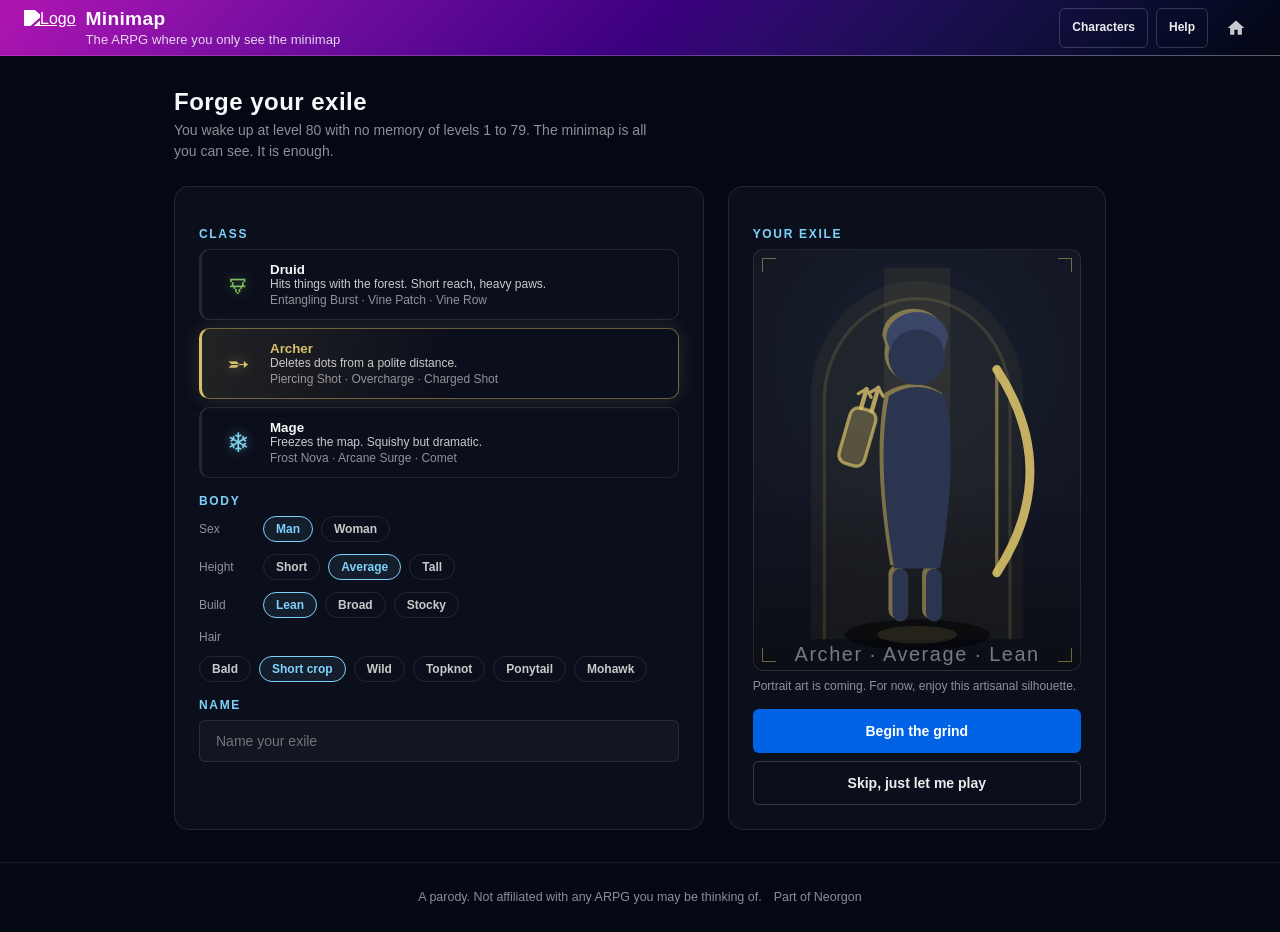
==== commit 45585b7a: "chore: deploy pending updates — footer kit migration, og refresh, page work" ====
--- a/index.html
+++ b/index.html
@@ -31,6 +31,8 @@
   <link rel="stylesheet" href="css/neorgon-themes.css">
   <link rel="stylesheet" href="https://cdn.neorgon.org/v1.0.0/header/season.css">
   <script defer src="js/neorgon-header.js"></script>
+  <link rel="stylesheet" href="css/neorgon-footer.css">
+  <script defer src="js/neorgon-footer.js"></script>
   <script type="application/ld+json">
   {
     "@context": "https://schema.org",
@@ -262,8 +264,8 @@
     </div>
   </div>
 
-  <footer class="info-footer" id="siteFooter">
-    Part of <a class="footer-link" href="https://neorgon.com/">Neorgon</a>. A parody. Not affiliated with any ARPG you may be thinking of.
+  <footer class="neo-footer" data-footer-mode="minimal" id="siteFooter">
+    A parody. Not affiliated with any ARPG you may be thinking of.
   </footer>
 
   <script type="module" src="js/app.js"></script>
--- a/css/style.css
+++ b/css/style.css
@@ -567,25 +567,6 @@
 }
 
 /* ── Footer ────────────────────────────────────────────────── */
-.info-footer {
-  text-align: center;
-  padding: var(--space-6) var(--space-6) 28px;
-  color: var(--text-muted);
-  font-size: .78em;
-  line-height: 1.8;
-  border-top: 1px solid var(--border-subtle);
-  margin-top: var(--space-8);
-}
-.footer-link {
-  color: var(--text-muted);
-  text-decoration: none;
-  transition: color var(--dur);
-}
-.footer-link:hover,
-.footer-link:focus-visible {
-  color: var(--text-secondary);
-  text-decoration: underline;
-}
 
 /* ── Focus styles ──────────────────────────────────────────── */
 :focus-visible {
--- a/css/neorgon-header.css
+++ b/css/neorgon-header.css
@@ -10,11 +10,21 @@
   --header-h: 68px;
   --header-h-app: 56px;
   --header-control-h: 40px; /* every header control (buttons, ⋯, palette, home) shares this height */
+  /* Logo height. A token, not a literal, so a site can make the mark carry more
+     weight without forking the kit. Default 36px = the historical value, so
+     nothing changes for a site that never sets it. The bar is 68px with no
+     vertical padding, so ~52px is the practical ceiling before the mark starts
+     to look wedged against the edges. */
+  --header-logo-h: 36px;
+  --header-logo-h-mobile: 28px;
 
   /* Palette — themes override these (see themes.css) */
   --header-bg-start: #B015B0;
   --header-bg-mid: #3D0080;
   --header-bg-end: #040714;
+  /* Kept here for anything that references the composed gradient, but the
+     authoritative copy is re-declared on .header-bar below — see the note
+     there before changing either. */
   --header-bg: linear-gradient(in oklch 135deg, var(--header-bg-start) 0%, var(--header-bg-mid) 50%, var(--header-bg-end) 100%);
   --header-glass: rgba(0, 9, 18, .35);
   --header-text: #f9f9f9;
@@ -24,7 +34,256 @@
   --header-accent: #e879f9;
   --header-menu-bg: #10142a;
   --header-menu-hover: rgba(255, 255, 255, .08);
-}
+
+  /* Focus ring — near-white with a whisper of the brand hue so it never
+     reads as a stray browser default. 5.77:1 (bright end) to 17.98:1
+     (dark end) against the bar, 16.54:1 on the menu. Themes may override. */
+  --header-focus: oklch(0.97 0.02 320);
+  --header-focus-w: 2px;
+
+  /* Icon sizing. Two tokens: a filled glyph reads heavier than a stroked
+     one in the same box, so the solid home icon is set smaller to match
+     optically. */
+  --header-icon: 22px;        /* stroked glyphs (palette) */
+  --header-icon-solid: 20px;  /* filled glyphs (home) */
+
+  /* ease-out-quart: fast start, long settle, no overshoot. */
+  --header-ease: cubic-bezier(.22, 1, .36, 1);
+  --header-ease-in: cubic-bezier(.55, 0, 1, .45);
+}
+
+/* Colour judgements about the DEFAULT gradient specifically. Scoped to
+   html:not([data-theme]) because themes.css sets these per theme at the
+   same specificity as :root — a :root override here would silently
+   overwrite all five palettes. Every consumer below pairs them with a
+   var() fallback to the theme's own token. */
+html:not([data-theme]) {
+  /* --header-border-strong (.22) measures 1.91-1.95:1 on the bar, below
+     the 3:1 WCAG 1.4.11 needs for a control boundary. .42 gives 3.73-4.02:1. */
+  --header-control-border: rgba(255, 255, 255, .42);
+
+  /* --header-bg-end (#040714) is identical to the standard page
+     background, so a flat hairline measures 1.14:1 on the right half.
+     The bar's luminance swings 43x left-to-right, so the edge ramps too. */
+  --header-edge-from: rgba(255, 255, 255, .10);
+  --header-edge-to: rgba(255, 255, 255, .34);
+
+  /* .72 measures 4.14:1 at the start of the subtitle span — below AA.
+     Split from the icon colour, which only needs 3:1 as non-text. */
+  --header-text-dim: rgba(255, 255, 255, .82);
+  --header-icon-color: rgba(255, 255, 255, .78);
+}
+
+/* ══════════════════════════════════════════════════════════════
+   SKINS — site-level identity, opt-in per site
+   ────────────────────────────────────────────────────────────
+   A skin replaces the default magenta gradient for ONE site whose
+   own palette clashes with it. Set it in the site's markup:
+
+     <header class="header-bar" data-header-mode="content"
+             data-header-skin="brass">
+
+   This is NOT the theme system. Precedence, by design:
+
+     visitor choice (?theme= / cookie)  >  season (CDN)  >  skin  >  kit default
+
+   A site that should sit out every season keeps its skin with
+   `<html lang="en" data-season="off">` — see season.css. That declines
+   the fleet's decoration only; a visitor's ?theme= still wins.
+
+   Named skins below are the reusable ones. For a one-off palette no
+   other site would share, use `data-header-skin="custom"` and declare
+   the tokens in the site's own CSS — contract at the end of this block.
+
+   Two cascade facts make that ordering work, and both are easy to
+   get wrong:
+
+   1. A declaration ON .header-bar beats a value INHERITED from
+      <html>, whatever the specificity. Visitor themes declare on
+      <html>, so every skin is scoped `html:not([data-theme])` —
+      the moment a visitor picks a theme, all skins stop matching.
+   2. Season rules in season.css carry a matching
+      `[data-header-skin]` selector one step more specific than the
+      skin rules below, so an armed season still flips skinned
+      sites. Do not raise the specificity here without raising it
+      there too, or skinned sites will silently sit out the season.
+
+   Each skin re-tunes the edge ramp and control border for its own
+   surface — those defaults are calibrated to the magenta gradient
+   and are wrong on a black bar.
+   ══════════════════════════════════════════════════════════════ */
+
+/* ink — near-black neutral. The default choice for a site whose
+   palette the magenta gradient fights. */
+html:not([data-theme]) .header-bar[data-header-skin="ink"] {
+  --header-bg-start: #14161c;
+  --header-bg-mid: #0b0d12;
+  --header-bg-end: #050609;
+  --header-glass: rgba(10, 12, 16, .55);
+  --header-accent: #cbd5e1;
+  --header-text: #f4f4f5;
+  --header-text-dim: rgba(255, 255, 255, .78);
+  --header-icon-color: rgba(255, 255, 255, .74);
+  --header-border: rgba(255, 255, 255, .09);
+  --header-border-strong: rgba(255, 255, 255, .24);
+  --header-control-border: rgba(255, 255, 255, .44);
+  --header-menu-bg: #14161c;
+  --header-menu-hover: rgba(255, 255, 255, .09);
+  /* A near-black bar sits close to the page in luminance at BOTH ends,
+     so the edge has to be brighter than the gradient's ramp. */
+  --header-edge-from: rgba(255, 255, 255, .26);
+  --header-edge-to: rgba(255, 255, 255, .26);
+}
+
+/* carbon — flat true black, no gradient. The most restrained option;
+   the hairline does all the separating. */
+html:not([data-theme]) .header-bar[data-header-skin="carbon"] {
+  --header-bg-start: #08080a;
+  --header-bg-mid: #08080a;
+  --header-bg-end: #08080a;
+  --header-glass: rgba(0, 0, 0, .6);
+  --header-accent: #e5e5e5;
+  --header-text: #fafafa;
+  --header-text-dim: rgba(255, 255, 255, .76);
+  --header-icon-color: rgba(255, 255, 255, .72);
+  --header-border: rgba(255, 255, 255, .12);
+  --header-border-strong: rgba(255, 255, 255, .26);
+  --header-control-border: rgba(255, 255, 255, .46);
+  --header-menu-bg: #101012;
+  --header-menu-hover: rgba(255, 255, 255, .1);
+  --header-edge-from: rgba(255, 255, 255, .3);
+  --header-edge-to: rgba(255, 255, 255, .3);
+}
+
+/* brass — warm dark, tuned to incident-runbook's #b8935f / #d8b280
+   accents and its #040714 page background. */
+html:not([data-theme]) .header-bar[data-header-skin="brass"] {
+  --header-bg-start: #2a2114;
+  --header-bg-mid: #16120c;
+  --header-bg-end: #040714;
+  --header-glass: rgba(22, 18, 12, .5);
+  --header-accent: #d8b280;
+  --header-text: #f7f3ea;
+  --header-text-dim: rgba(247, 243, 234, .8);
+  --header-icon-color: rgba(216, 178, 128, .86);
+  --header-border: rgba(216, 178, 128, .2);
+  --header-border-strong: rgba(216, 178, 128, .38);
+  --header-control-border: rgba(216, 178, 128, .55);
+  --header-menu-bg: #17130d;
+  --header-menu-hover: rgba(216, 178, 128, .14);
+  --header-edge-from: rgba(216, 178, 128, .22);
+  --header-edge-to: rgba(216, 178, 128, .34);
+}
+
+/* slate — cool blue-grey. Neutral without going fully black. */
+html:not([data-theme]) .header-bar[data-header-skin="slate"] {
+  --header-bg-start: #33415a;
+  --header-bg-mid: #1e293b;
+  --header-bg-end: #0b1120;
+  --header-glass: rgba(15, 23, 42, .5);
+  --header-accent: #7dd3fc;
+  --header-text: #f1f5f9;
+  --header-text-dim: rgba(241, 245, 249, .8);
+  --header-icon-color: rgba(226, 232, 240, .78);
+  --header-border: rgba(148, 163, 184, .2);
+  --header-border-strong: rgba(148, 163, 184, .36);
+  --header-control-border: rgba(203, 213, 225, .5);
+  --header-menu-bg: #16202f;
+  --header-menu-hover: rgba(148, 163, 184, .16);
+  --header-edge-from: rgba(148, 163, 184, .18);
+  --header-edge-to: rgba(148, 163, 184, .34);
+}
+
+/* aurora — deep teal into cyan. For data/monitoring surfaces. */
+html:not([data-theme]) .header-bar[data-header-skin="aurora"] {
+  --header-bg-start: #0e7490;
+  --header-bg-mid: #0a3d4d;
+  --header-bg-end: #040714;
+  --header-glass: rgba(8, 51, 68, .5);
+  --header-accent: #67e8f9;
+  --header-text: #ecfeff;
+  --header-text-dim: rgba(236, 254, 255, .82);
+  --header-icon-color: rgba(165, 243, 252, .82);
+  --header-border: rgba(103, 232, 249, .2);
+  --header-border-strong: rgba(103, 232, 249, .36);
+  --header-control-border: rgba(165, 243, 252, .5);
+  --header-menu-bg: #07222c;
+  --header-menu-hover: rgba(103, 232, 249, .14);
+  --header-edge-from: rgba(103, 232, 249, .2);
+  --header-edge-to: rgba(103, 232, 249, .32);
+}
+
+/* ember — warm amber into rust. For alert/ops surfaces that want
+   warmth without reading as the danger theme. */
+html:not([data-theme]) .header-bar[data-header-skin="ember"] {
+  --header-bg-start: #9a3412;
+  --header-bg-mid: #4a1608;
+  --header-bg-end: #040714;
+  --header-glass: rgba(74, 22, 8, .5);
+  --header-accent: #fbbf24;
+  --header-text: #fff7ed;
+  --header-text-dim: rgba(255, 247, 237, .82);
+  --header-icon-color: rgba(253, 230, 138, .84);
+  --header-border: rgba(251, 191, 36, .2);
+  --header-border-strong: rgba(251, 191, 36, .36);
+  --header-control-border: rgba(253, 230, 138, .5);
+  --header-menu-bg: #23120a;
+  --header-menu-hover: rgba(251, 191, 36, .14);
+  --header-edge-from: rgba(251, 191, 36, .2);
+  --header-edge-to: rgba(251, 191, 36, .32);
+}
+
+/* jade — clinical emerald. Tuned to headpain-site's #059669 / #10b981
+   accents on its #040714 page. For calm medical/health surfaces where
+   both the magenta default and ember's warning-warmth read wrong. */
+html:not([data-theme]) .header-bar[data-header-skin="jade"] {
+  --header-bg-start: #065f46;
+  --header-bg-mid: #043b2c;
+  --header-bg-end: #040714;
+  --header-glass: rgba(4, 59, 44, .5);
+  --header-accent: #6ee7b7;
+  --header-text: #ecfdf5;
+  --header-text-dim: rgba(236, 253, 245, .82);
+  --header-icon-color: rgba(167, 243, 208, .84);
+  --header-border: rgba(110, 231, 183, .2);
+  --header-border-strong: rgba(110, 231, 183, .36);
+  --header-control-border: rgba(167, 243, 208, .5);
+  --header-menu-bg: #08251c;
+  --header-menu-hover: rgba(110, 231, 183, .14);
+  --header-edge-from: rgba(110, 231, 183, .2);
+  --header-edge-to: rgba(110, 231, 183, .32);
+}
+
+/* ── custom — a site-authored skin ────────────────────────────────
+   For a one-off palette that no named skin fits and that no other
+   site would reuse. The kit deliberately ships NO tokens for this
+   value: the site supplies them, and the kit stays out of the way.
+
+     <header class="header-bar" data-header-skin="custom">
+
+   In the site's own css/style.css, copy this selector EXACTLY — the
+   scoping and the specificity are the whole contract:
+
+     html:not([data-theme]) .header-bar[data-header-skin="custom"] {
+       --header-bg-start: …;  --header-bg-mid: …;  --header-bg-end: …;
+       --header-accent: …;    --header-text: …;    --header-text-dim: …;
+       --header-icon-color: …; --header-border: …; --header-border-strong: …;
+       --header-control-border: …; --header-menu-bg: …; --header-menu-hover: …;
+       --header-edge-from: …; --header-edge-to: …;
+     }
+
+   Why that exact selector, and nothing shorter:
+     · `html:not([data-theme])` makes the skin collapse the instant a
+       visitor picks a theme. Drop it and the site ignores ?theme=.
+     · `[data-header-skin="custom"]` puts it at (0,3,1) — above the
+       kit default, below an armed season's (0,4,2) skin variant. A
+       bare `.header-bar { --header-bg-start: … }` is only (0,1,0)
+       and the kit's own defaults would beat it.
+   Set only the three gradient stops if that is all that clashes; the
+   bar re-composes --header-bg from them (see .header-bar below).
+   Only the three stops + accent are usually enough — but re-tune the
+   edge ramp too if the bar is much darker or lighter than the default
+   magenta, which those values are calibrated against. */
 
 /* ── Bar ─────────────────────────────────────────────────────── */
 .header-bar {
@@ -36,9 +295,35 @@
   gap: var(--space-3, 12px);
   height: var(--header-h);
   padding: 0 var(--space-6, 24px);
+  /* Re-composed HERE, not only at :root. A custom property's var()
+     references resolve on the element where that property is declared, so a
+     --header-bg built at :root bakes in :root's start/mid/end and ignores any
+     override made further down the tree. Declaring it on .header-bar means
+     skins (and any site override on the bar) only need to set the three
+     stops. Themes still work: they set the stops on <html>, which inherits
+     down to here before this resolves. */
+  --header-bg: linear-gradient(in oklch 135deg, var(--header-bg-start) 0%, var(--header-bg-mid) 50%, var(--header-bg-end) 100%);
   background: var(--header-bg);
   border-bottom: 1px solid var(--header-border);
   color: var(--header-text);
+  --header-h-cur: var(--header-h);
+}
+
+/* Bottom edge as a ramp, not a flat hairline (see --header-edge-*).
+   Degrades to the theme's flat --header-border where unsupported or
+   where a theme defines no ramp of its own. */
+html:not([data-theme]) .header-bar {
+  border-image: linear-gradient(
+    to right,
+    var(--header-edge-from, rgba(255, 255, 255, .10)),
+    var(--header-edge-to, rgba(255, 255, 255, .34))
+  ) 1;
+}
+/* Hub is a floating glass plate, not a band welded to the page — the
+   ramp would read as a seam. */
+html:not([data-theme]) .header-bar[data-header-mode="hub"] {
+  border-image: none;
+  border-bottom-color: var(--header-border);
 }
 
 /* Mode: hub — transparent cozy glass, no gradient */
@@ -51,10 +336,14 @@
 /* Mode: app — slim, auto-hides on scroll down (JS toggles .header-hidden) */
 .header-bar[data-header-mode="app"] {
   height: var(--header-h-app);
-  transition: transform .25s ease;
-}
+  --header-h-cur: var(--header-h-app);
+  transition: transform .26s var(--header-ease, ease);
+}
+/* Leaving accelerates away; returning decelerates in. Same budget. */
 .header-bar[data-header-mode="app"].header-hidden {
   transform: translateY(-100%);
+  transition-duration: .2s;
+  transition-timing-function: var(--header-ease-in, ease);
 }
 
 /* ── Logo block ──────────────────────────────────────────────── */
@@ -66,28 +355,44 @@
   min-width: 0;
 }
 .header-logo-img {
-  height: 36px;
+  height: var(--header-logo-h, 36px);
   width: auto;
   flex-shrink: 0;
   display: block;
   filter: brightness(0) invert(1);
-  transition: transform .3s cubic-bezier(.34, 1.56, .64, 1);
-}
-.header-logo-img:hover { transform: scale(1.14) rotate(-9deg); }
-
-.header-title-link { text-decoration: none; color: inherit; min-width: 0; }
+  transition: transform .28s var(--header-ease, ease);
+}
+.header-logo-img:hover { transform: scale(1.06) rotate(-4deg); }
+
+/* min-height also fixes a target-size failure: at <=700px the subtitle is
+   hidden and this link collapses to 22px, under the 24px WCAG 2.5.8
+   minimum. The parent centres it, so it grows symmetrically — no shift. */
+.header-title-link {
+  text-decoration: none;
+  color: inherit;
+  min-width: 0;
+  display: flex;
+  flex-direction: column;
+  justify-content: center;
+  min-height: var(--header-control-h);
+}
+/* rem, not em: a shared component must not rescale because a site set its
+   own body font-size. 1.2rem == 19.2px == today's rendered size. */
 .header-logo h1 {
-  font-size: 1.2em;
+  font-size: 1.2rem;
   font-weight: 600;
-  letter-spacing: .5px;
+  line-height: 1.2;
+  letter-spacing: .015em;
   color: var(--header-text);
   white-space: nowrap;
 }
 .header-subtitle {
-  font-size: .82em;
+  font-size: .8125rem;
+  line-height: 1.25;
   color: var(--header-text-dim);
   font-weight: 500;
-  margin-top: 3px;
+  margin-top: 2px;
+  letter-spacing: .005em;
   white-space: nowrap;
 }
 
@@ -126,6 +431,33 @@
   align-items: center;
 }
 
+/* Appearance fallback for action buttons.
+   The kit enforces geometry on .header-actions children but never styled
+   them, so a site that uses the canonical .btn / .nav-link classes without
+   defining them renders a raw browser button inside the header
+   (incident-runbook hit exactly this). Wrapped in :where() so the whole
+   rule has ZERO specificity — every site's own .btn/.nav-link styling
+   still wins, and this only shows through where nothing else applies. */
+:where(.header-actions) > :where(.btn, .nav-link, button, a) {
+  padding: 0 12px;
+  border: 1px solid var(--header-border-strong);
+  border-radius: 6px;
+  background: transparent;
+  color: var(--header-text);
+  font: inherit;
+  font-size: .875rem;
+  font-weight: 500;
+  line-height: 1;
+  text-decoration: none;
+  cursor: pointer;
+  transition: background .2s var(--header-ease, ease),
+              border-color .2s var(--header-ease, ease);
+}
+:where(.header-actions) > :where(.btn, .nav-link, button, a):hover {
+  background: var(--header-menu-hover);
+  border-color: var(--header-control-border, var(--header-border-strong));
+}
+
 /* ── Theme toggle ────────────────────────────────────────────── */
 .header-theme { position: relative; display: flex; }
 .header-theme-toggle {
@@ -135,10 +467,10 @@
   width: var(--header-control-h);
   height: var(--header-control-h);
   padding: 0;
-  border: 1px solid transparent;
-  border-radius: 50%;
+  border: 1px solid var(--header-control-border, var(--header-border-strong));
+  border-radius: 6px;
   background: transparent;
-  color: var(--header-text-dim);
+  color: var(--header-icon-color, var(--header-text-dim));
   cursor: pointer;
   transition: color .2s, border-color .2s, background .2s;
 }
@@ -148,7 +480,11 @@
   border-color: var(--header-border-strong);
   background: var(--header-menu-hover);
 }
-.header-theme-toggle svg { width: 20px; height: 20px; display: block; }
+.header-theme-toggle svg {
+  width: var(--header-icon, 22px);
+  height: var(--header-icon, 22px);
+  display: block;
+}
 [data-theme]:not([data-theme=""]) .header-theme-toggle { color: var(--header-accent); }
 
 /* ── Home icon ───────────────────────────────────────────────── */
@@ -156,17 +492,23 @@
   display: flex;
   align-items: center;
   justify-content: center;
+  width: var(--header-control-h);
   height: var(--header-control-h);
   box-sizing: border-box;
-  padding: 5px;
+  padding: 0;
   border-radius: 6px;
-  color: var(--header-text-dim);
+  color: var(--header-icon-color, var(--header-text-dim));
   text-decoration: none;
   flex-shrink: 0;
-  transition: color .2s, background .2s;
+  transition: color .18s var(--header-ease, ease),
+              background .18s var(--header-ease, ease);
 }
 .header-home:hover { color: var(--header-text); background: var(--header-menu-hover); }
-.header-home svg { width: 30px; height: 30px; display: block; }
+.header-home svg {
+  width: var(--header-icon-solid, 20px);
+  height: var(--header-icon-solid, 20px);
+  display: block;
+}
 
 /* ── Overflow toggle (⋯) — injected by header.js ─────────────── */
 .header-overflow { position: relative; display: flex; }
@@ -175,11 +517,11 @@
   display: inline-flex;
   align-items: center;
   justify-content: center;
-  min-width: 40px;
+  min-width: var(--header-control-h);
   height: var(--header-control-h);
   box-sizing: border-box;
   padding: 0 10px;
-  border: 1px solid var(--header-border-strong);
+  border: 1px solid var(--header-control-border, var(--header-border-strong));
   border-radius: 6px;
   background: transparent;
   color: var(--header-text);
@@ -192,12 +534,23 @@
 .header-overflow-toggle:hover,
 .header-overflow-toggle[aria-expanded="true"] { background: var(--header-menu-hover); }
 
+/* Shared press feedback — these three controls are kit-owned, so the kit
+   owns their states (sites style their own .btn). */
+.header-overflow-toggle:active,
+.header-theme-toggle:active,
+.header-home:active {
+  background: var(--header-menu-hover);
+  transform: translateY(.5px);
+}
+
 /* ── Dropdown menu (overflow + theme + Export▾ groups) ─────────
    Rules: parent gets position:relative; one open at a time; Esc /
    outside click closes; arrow keys navigate (all handled by header.js) */
 .header-menu {
   position: absolute;
-  top: calc(100% + 6px);
+  /* Anchored to the BAR's bottom edge, not the button's. A 40px control
+     centred in a 68px bar put the old panel 10.5px inside the bar. */
+  top: calc(100% + (var(--header-h-cur, 68px) - var(--header-control-h)) / 2 + 8px);
   right: 0;
   min-width: 180px;
   max-height: min(60vh, 320px);
@@ -207,12 +560,26 @@
   list-style: none;
   background: var(--header-menu-bg);
   border: 1px solid var(--header-border-strong);
-  border-radius: 10px;
-  box-shadow: 0 12px 32px rgba(0, 0, 0, .5);
+  border-radius: 12px;
+  /* Contact / mid / ambient + inner top highlight, so the panel lands
+     instead of floating. */
+  box-shadow:
+    0 1px 2px rgba(0, 0, 0, .45),
+    0 8px 16px -6px rgba(0, 0, 0, .5),
+    0 24px 48px -16px rgba(0, 0, 0, .65),
+    inset 0 1px 0 rgba(255, 255, 255, .06);
+  transform-origin: top right;
   display: none;
   z-index: 1;
 }
-.header-menu.open { display: block; }
+.header-menu.open {
+  display: block;
+  animation: neo-menu-in .14s var(--header-ease, ease) both;
+}
+@keyframes neo-menu-in {
+  from { opacity: 0; transform: translateY(-6px) scale(.98); }
+  to   { opacity: 1; transform: none; }
+}
 
 .header-menu .btn,
 .header-menu .nav-link,
@@ -220,12 +587,15 @@
 .header-menu a {
   display: flex;
   align-items: center;
+  /* text-align does nothing to a flex item; without this the site's own
+     .btn { justify-content: center } wins and every row centres itself. */
+  justify-content: flex-start;
   gap: 10px;
   width: 100%;
-  min-height: 0;
-  padding: 10px 12px;
+  min-height: 44px;
+  padding: 0 12px;
   border: none;
-  border-radius: 6px;
+  border-radius: 8px;
   background: none;
   color: var(--header-text);
   font: inherit;
@@ -239,10 +609,38 @@
 .header-menu .btn:hover,
 .header-menu .nav-link:hover,
 .header-menu button:hover,
-.header-menu a:hover,
-.header-menu [role="menuitem"]:focus-visible {
+.header-menu a:hover {
   background: var(--header-menu-hover);
-  outline: none;
+}
+
+/* ── Focus visibility ─────────────────────────────────────────
+   Every focusable header control gets a real ring. outline costs no
+   layout and creates no stacking context, so app-mode transform is
+   unaffected. Longhand lists (no :is()) for universal support. */
+.header-logo a:focus-visible,
+.header-title-link:focus-visible,
+.header-actions > a:focus-visible,
+.header-actions > button:focus-visible,
+.header-actions > .btn:focus-visible,
+.header-actions > .nav-link:focus-visible,
+.header-overflow-toggle:focus-visible,
+.header-theme-toggle:focus-visible,
+.header-home:focus-visible {
+  outline: var(--header-focus-w) solid var(--header-focus);
+  outline-offset: 2px;
+}
+/* Drawn inside the item so it never collides with the menu's padding or
+   scroll edge. Covers menuitemradio/checkbox, which the old rule missed. */
+.header-menu .btn:focus-visible,
+.header-menu .nav-link:focus-visible,
+.header-menu button:focus-visible,
+.header-menu a:focus-visible,
+.header-menu [role="menuitem"]:focus-visible,
+.header-menu [role="menuitemradio"]:focus-visible,
+.header-menu [role="menuitemcheckbox"]:focus-visible {
+  outline: var(--header-focus-w) solid var(--header-focus);
+  outline-offset: -2px;
+  background: var(--header-menu-hover);
 }
 .header-menu .badge,
 .header-menu [data-badge] { margin-left: auto; }
@@ -287,16 +685,56 @@
 /* ── Mobile (≤700px): shrink, hide subtitle, JS moves non-kept
    action buttons into the ⋯ overflow menu ────────────────────── */
 @media (max-width: 700px) {
-  :root { --header-control-h: 36px; }
+  :root {
+    --header-control-h: 36px;
+    --header-icon: 20px;
+    --header-icon-solid: 18px;
+  }
   .header-bar { padding: 0 var(--space-4, 16px); gap: var(--space-2, 8px); }
   .header-subtitle { display: none; }
-  .header-logo h1 { font-size: 1em; }
-  .header-logo-img { height: 28px; }
-  .header-home svg { width: 26px; height: 26px; }
+  .header-logo h1 { font-size: 1rem; }
+  .header-logo-img { height: var(--header-logo-h-mobile, 28px); }
+  .header-right { gap: 6px; }
+  /* A 180px panel pinned to the right of a 375px viewport wastes width. */
+  .header-menu {
+    min-width: min(260px, calc(100vw - 32px));
+    max-width: calc(100vw - 32px);
+  }
 }
 
 /* ── Reduced motion ──────────────────────────────────────────── */
 @media (prefers-reduced-motion: reduce) {
-  .header-bar[data-header-mode="app"] { transition: none; }
+  .header-bar[data-header-mode="app"],
+  .header-bar[data-header-mode="app"].header-hidden { transition: none; }
   .header-logo-img { transition: none; }
-}
+  .header-logo-img:hover { transform: none; }
+  .header-menu.open { animation: none; }
+  .header-overflow-toggle:active,
+  .header-theme-toggle:active,
+  .header-home:active { transform: none; }
+}
+
+/* ── Forced colors (Windows High Contrast) ────────────────────
+   The bar's hierarchy is carried entirely by translucent whites, which
+   all collapse to one system colour. Give the structural edges system
+   tokens so the header doesn't become one undifferentiated block. */
+@media (forced-colors: active) {
+  .header-bar {
+    border-image: none;
+    border-bottom: 1px solid CanvasText;
+  }
+  .header-overflow-toggle,
+  .header-theme-toggle { border-color: ButtonBorder; }
+  .header-menu { border: 1px solid CanvasText; }
+  .header-logo a:focus-visible,
+  .header-title-link:focus-visible,
+  .header-actions > a:focus-visible,
+  .header-actions > button:focus-visible,
+  .header-actions > .btn:focus-visible,
+  .header-actions > .nav-link:focus-visible,
+  .header-overflow-toggle:focus-visible,
+  .header-theme-toggle:focus-visible,
+  .header-home:focus-visible,
+  .header-menu button:focus-visible,
+  .header-menu a:focus-visible { outline-color: Highlight; }
+}
--- a/css/neorgon-footer.css
+++ b/css/neorgon-footer.css
@@ -0,0 +1,370 @@
+/* ══════════════════════════════════════════════════════════════
+   Neorgon Footer Kit — footer.css
+   Canonical source: packages/neorgon-ui/footer/
+   Vendored per site as css/neorgon-footer.css — do not edit copies.
+   Live CDN: https://cdn.neorgon.org/v1.0.0/footer/footer.css
+   ══════════════════════════════════════════════════════════════ */
+
+:root {
+  /* Geometry — minimal mode is sized to match the one-line .info-footer
+     it replaces (~70px total). Raise --footer-pad-block per site only if
+     that site genuinely wants a heavier footer. */
+  --footer-pad-block: 24px;
+  --footer-pad-block-app: 14px;
+  --footer-pad-block-content: 40px;
+  --footer-max-w: 1100px;
+  --footer-control-h: 32px;
+
+  /* Palette — inherits the header theme tokens so ?theme=matrix and the
+     fleet-wide season.css re-skin the footer too. Fallbacks keep the kit
+     usable on a page that never loads the header kit. */
+  --footer-bg: transparent;
+  --footer-border: var(--header-border, rgba(255, 255, 255, .07));
+  --footer-border-strong: var(--header-border-strong, rgba(255, 255, 255, .22));
+  --footer-text: var(--text-muted, rgba(255, 255, 255, .55));
+  --footer-text-strong: var(--text-secondary, #cacaca);
+  --footer-accent: var(--header-accent, #e879f9);
+  --footer-surface: var(--surface-1, rgba(255, 255, 255, .03));
+  --footer-hover: var(--header-menu-hover, rgba(255, 255, 255, .08));
+
+  --footer-z-top: 150; /* back-to-top: above content, below header (200) and modals (400) */
+}
+
+/* ── Always-at-the-bottom ─────────────────────────────────────
+   Primary: any <body> that owns a .neo-footer becomes a column so
+   the footer's margin-top:auto pins it to the viewport floor on
+   short pages and flows naturally on long ones. Scoped with :has()
+   so sites without the kit are untouched.
+   Fallback (no :has()): the sticky top:100vh trick. It is the
+   fallback rather than the default because several sites set
+   `overflow-x: hidden` on body, which makes body a scroll container
+   and silently breaks sticky. */
+body:has(> .neo-footer) {
+  display: flex;
+  flex-direction: column;
+  min-height: 100vh;
+  min-height: 100dvh;
+}
+body:has(> .neo-footer) > .neo-footer { margin-top: auto; }
+
+@supports not (selector(:has(*))) {
+  body { min-height: 100vh; min-height: 100dvh; }
+  .neo-footer { position: sticky; top: 100vh; }
+}
+
+/* Wrapped layouts: when the footer lives inside a wrapper instead of
+   directly under <body>, footer.js tags the chain and the same
+   column-with-auto-margin applies one level down. */
+body.neo-footer-root {
+  display: flex;
+  flex-direction: column;
+  min-height: 100vh;
+  min-height: 100dvh;
+}
+.neo-footer-host {
+  display: flex;
+  flex-direction: column;
+  flex: 1 1 auto;
+  min-height: 0;
+}
+.neo-footer-host > .neo-footer { margin-top: auto; }
+
+/* Escape hatch: a site whose layout owns its own bottom (full-screen
+   canvas, virtualised scroller) opts out without losing kit styling. */
+.neo-footer[data-stick="off"] { margin-top: 0; position: static; }
+
+/* ── Footer shell ─────────────────────────────────────────────── */
+.neo-footer {
+  width: 100%;
+  flex-shrink: 0;
+  padding: var(--footer-pad-block) var(--space-6, 24px);
+  padding-bottom: calc(var(--footer-pad-block) + env(safe-area-inset-bottom, 0px));
+  background: var(--footer-bg);
+  border-top: 1px solid var(--footer-border);
+  color: var(--footer-text);
+  font-size: .78rem;
+  line-height: 1.7;
+  text-align: center;
+}
+
+.neo-footer-inner {
+  max-width: var(--footer-max-w);
+  margin: 0 auto;
+}
+
+/* Site-authored copy (privacy note, data provenance, disclaimer) */
+.neo-footer-note { margin: 0; }
+.neo-footer-note + .neo-footer-note { margin-top: 6px; }
+
+/* Links — .neo-footer a is styled broadly so retrofitted markup that
+   still uses .footer-link inherits the right treatment for free. */
+.neo-footer a {
+  color: var(--footer-text);
+  text-decoration: none;
+  border-radius: 4px;
+  transition: color var(--dur, 200ms) ease;
+}
+.neo-footer a:hover,
+.neo-footer a:focus-visible { color: var(--footer-text-strong); text-decoration: underline; }
+.neo-footer a:focus-visible { outline: 2px solid var(--footer-accent); outline-offset: 3px; }
+
+/* ── Meta bar (built by footer.js) ────────────────────────────── */
+.neo-footer-bar {
+  display: flex;
+  flex-wrap: wrap;
+  align-items: center;
+  justify-content: center;
+  gap: 6px 12px;
+  max-width: var(--footer-max-w);
+  margin: 0 auto;
+}
+.neo-footer-inner + .neo-footer-bar { margin-top: 14px; }
+
+/* Right-hand cluster in content mode (© stays left) */
+.neo-footer-bar-group {
+  display: flex;
+  flex-wrap: wrap;
+  align-items: center;
+  gap: 6px 12px;
+}
+
+.neo-footer-sep { opacity: .4; user-select: none; }
+
+/* Version / updated stamps — mono + tabular so they never jitter */
+.neo-footer-stamp {
+  font-family: ui-monospace, SFMono-Regular, "SF Mono", Menlo, monospace;
+  font-variant-numeric: tabular-nums;
+  font-size: .95em;
+  opacity: .8;
+}
+
+/* ── Mode: minimal (default) — the one-liner most tool sites use ──
+   The note and the meta bar share ONE centred line whenever they fit,
+   and wrap to a second only when the copy is genuinely long. Stacking
+   them unconditionally made this mode ~60% taller than the
+   `.info-footer` one-liner it is meant to replace. */
+.neo-footer[data-footer-mode="minimal"],
+.neo-footer:not([data-footer-mode]) {
+  display: flex;
+  flex-wrap: wrap;
+  align-items: baseline;
+  justify-content: center;
+  gap: 2px 12px;
+}
+.neo-footer[data-footer-mode="minimal"] > .neo-footer-inner,
+.neo-footer[data-footer-mode="minimal"] > .neo-footer-bar,
+.neo-footer:not([data-footer-mode]) > .neo-footer-inner,
+.neo-footer:not([data-footer-mode]) > .neo-footer-bar {
+  margin: 0;
+  font-size: 1em;
+}
+
+/* ── Mode: app — slim, low-contrast, stays out of the way ───────── */
+.neo-footer[data-footer-mode="app"] {
+  padding-top: var(--footer-pad-block-app);
+  padding-bottom: calc(var(--footer-pad-block-app) + env(safe-area-inset-bottom, 0px));
+  font-size: .72rem;
+  background: var(--footer-surface);
+}
+.neo-footer[data-footer-mode="app"] .neo-footer-inner,
+.neo-footer[data-footer-mode="app"] .neo-footer-bar {
+  max-width: none;
+  display: flex;
+  flex-wrap: wrap;
+  align-items: center;
+  justify-content: center;
+  gap: 4px 12px;
+}
+@media (min-width: 701px) {
+  .neo-footer[data-footer-mode="app"] .neo-footer-inner { justify-content: flex-start; }
+  .neo-footer[data-footer-mode="app"] .neo-footer-bar { justify-content: flex-end; margin-top: 0; }
+  .neo-footer[data-footer-mode="app"] {
+    display: flex;
+    align-items: center;
+    justify-content: space-between;
+    gap: 16px;
+  }
+  .neo-footer[data-footer-mode="app"] .neo-footer-inner { flex: 1 1 auto; }
+}
+
+/* ── Mode: content — brand block + link columns + bottom bar ──────
+   Deliberately the tall one: it carries navigation, not just a note. */
+.neo-footer[data-footer-mode="content"] { text-align: left; padding-top: var(--footer-pad-block-content); }
+.neo-footer[data-footer-mode="content"] .neo-footer-inner {
+  display: grid;
+  grid-template-columns: minmax(0, 1.1fr) minmax(0, 2fr);
+  gap: 32px;
+}
+.neo-footer-brand { display: flex; flex-direction: column; gap: 10px; }
+.neo-footer-logo {
+  height: 28px;
+  width: auto;
+  align-self: flex-start;
+  filter: brightness(0) invert(1);
+  opacity: .75;
+}
+.neo-footer-tagline { margin: 0; max-width: 34ch; }
+
+.neo-footer-cols {
+  display: grid;
+  grid-template-columns: repeat(auto-fit, minmax(140px, 1fr));
+  gap: 24px;
+}
+.neo-footer-col { display: flex; flex-direction: column; gap: 8px; }
+.neo-footer-col h2,
+.neo-footer-col h3 {
+  margin: 0 0 2px;
+  font-size: .72rem;
+  font-weight: 600;
+  letter-spacing: .08em;
+  text-transform: uppercase;
+  color: var(--footer-text-strong);
+}
+.neo-footer-col a { line-height: 1.5; }
+
+.neo-footer[data-footer-mode="content"] .neo-footer-bar {
+  justify-content: space-between;
+  margin-top: 28px;
+  padding-top: 18px;
+  border-top: 1px solid var(--footer-border);
+}
+
+/* ── Theme switcher (opt-in: <meta name="neo-theme-switcher" content="footer">) */
+.neo-footer-theme { position: relative; display: inline-flex; }
+.neo-footer-theme-toggle {
+  display: inline-flex;
+  align-items: center;
+  gap: 6px;
+  height: var(--footer-control-h);
+  padding: 0 10px;
+  border: 1px solid var(--footer-border);
+  border-radius: 999px;
+  background: transparent;
+  color: var(--footer-text);
+  font: inherit;
+  cursor: pointer;
+  transition: color var(--dur, 200ms), border-color var(--dur, 200ms), background var(--dur, 200ms);
+}
+.neo-footer-theme-toggle:hover,
+.neo-footer-theme-toggle[aria-expanded="true"] {
+  color: var(--footer-text-strong);
+  border-color: var(--footer-border-strong);
+  background: var(--footer-hover);
+}
+.neo-footer-theme-toggle svg { width: 15px; height: 15px; display: block; }
+
+.neo-footer-menu {
+  position: absolute;
+  bottom: calc(100% + 8px);
+  right: 0;
+  min-width: 170px;
+  margin: 0;
+  padding: 6px;
+  list-style: none;
+  background: var(--header-menu-bg, #10142a);
+  border: 1px solid var(--footer-border-strong);
+  border-radius: 10px;
+  box-shadow: 0 -10px 30px rgba(0, 0, 0, .5);
+  display: none;
+  text-align: left;
+  z-index: 2;
+}
+.neo-footer-menu.open { display: block; }
+.neo-footer-menu button {
+  display: flex;
+  align-items: center;
+  gap: 10px;
+  width: 100%;
+  padding: 9px 11px;
+  border: none;
+  border-radius: 6px;
+  background: none;
+  color: var(--header-text, #f9f9f9);
+  font: inherit;
+  font-size: .8rem;
+  text-align: left;
+  cursor: pointer;
+}
+.neo-footer-menu button:hover,
+.neo-footer-menu button:focus-visible { background: var(--footer-hover); outline: none; }
+.neo-footer-menu .theme-swatch {
+  width: 12px;
+  height: 12px;
+  border-radius: 50%;
+  flex-shrink: 0;
+  border: 1px solid rgba(255, 255, 255, .25);
+}
+.neo-footer-menu [aria-checked="true"]::after {
+  content: "✓";
+  margin-left: auto;
+  color: var(--footer-accent);
+}
+
+/* ── Back to top (built by footer.js; data-footer-top="off" disables) ── */
+.neo-top {
+  position: fixed;
+  right: 20px;
+  bottom: calc(20px + env(safe-area-inset-bottom, 0px));
+  z-index: var(--footer-z-top);
+  display: inline-flex;
+  align-items: center;
+  justify-content: center;
+  width: 40px;
+  height: 40px;
+  padding: 0;
+  border: 1px solid var(--footer-border-strong);
+  border-radius: 50%;
+  background: var(--header-menu-bg, #10142a);
+  color: var(--footer-text-strong);
+  cursor: pointer;
+  opacity: 0;
+  visibility: hidden;
+  transform: translateY(8px);
+  transition: opacity var(--dur, 200ms) ease, transform var(--dur, 200ms) ease, visibility var(--dur, 200ms);
+}
+.neo-top.is-visible { opacity: .9; visibility: visible; transform: none; }
+.neo-top:hover { opacity: 1; background: var(--footer-hover); color: var(--header-text, #f9f9f9); }
+.neo-top:focus-visible { outline: 2px solid var(--footer-accent); outline-offset: 3px; opacity: 1; visibility: visible; transform: none; }
+.neo-top svg { width: 18px; height: 18px; display: block; }
+
+/* ── Mobile ───────────────────────────────────────────────────── */
+@media (max-width: 700px) {
+  .neo-footer { padding-left: var(--space-4, 16px); padding-right: var(--space-4, 16px); }
+  .neo-footer[data-footer-mode="content"] {
+    text-align: center;
+    padding-top: 32px;
+  }
+  .neo-footer[data-footer-mode="content"] .neo-footer-inner { grid-template-columns: 1fr; gap: 26px; }
+  .neo-footer-brand { align-items: center; }
+  .neo-footer-logo { align-self: center; }
+  .neo-footer-tagline { max-width: none; }
+  .neo-footer-col { align-items: center; }
+  .neo-footer[data-footer-mode="content"] .neo-footer-bar { justify-content: center; }
+  .neo-top { right: 14px; bottom: calc(14px + env(safe-area-inset-bottom, 0px)); width: 38px; height: 38px; }
+}
+
+/* ── Reduced motion ───────────────────────────────────────────── */
+@media (prefers-reduced-motion: reduce) {
+  .neo-footer a,
+  .neo-footer-theme-toggle,
+  .neo-top { transition: none; }
+  .neo-top { transform: none; }
+}
+
+/* ── Print — the footer is the only place a printed page can show
+   provenance, so expand link URLs and drop the floating control. ── */
+@media print {
+  .neo-top, .neo-footer-theme { display: none !important; }
+  .neo-footer {
+    color: #000;
+    border-top: 1px solid #999;
+    background: none;
+    page-break-inside: avoid;
+  }
+  .neo-footer a { color: #000; text-decoration: underline; }
+  .neo-footer a[href^="http"]::after {
+    content: " (" attr(href) ")";
+    font-size: .9em;
+    word-break: break-all;
+  }
+}
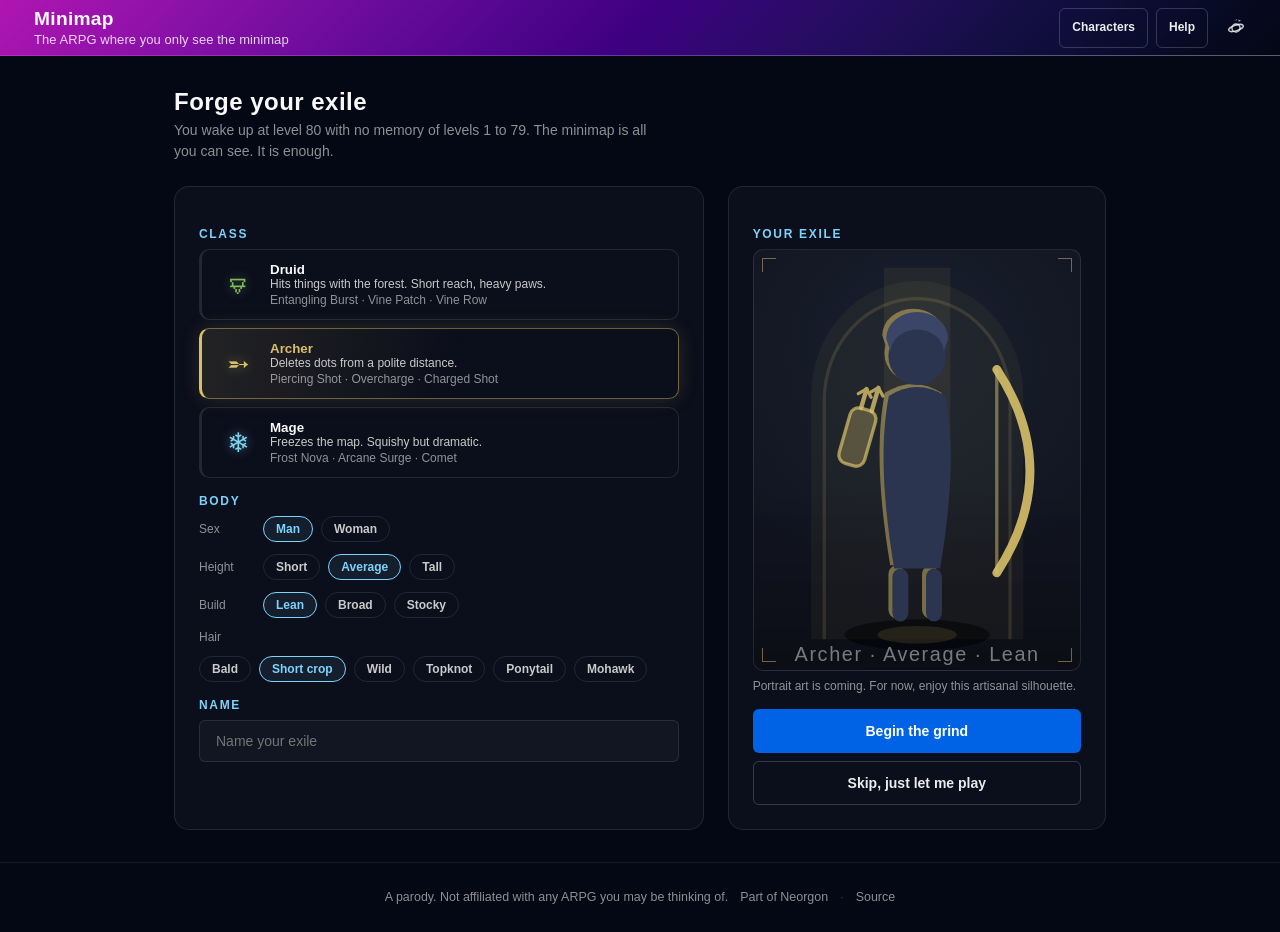
==== commit ac1e4c87: "feat(header): merge logo+title into one site-home link, planet hub icon, neo-repo source meta" ====
--- a/index.html
+++ b/index.html
@@ -31,6 +31,7 @@
   <link rel="stylesheet" href="css/neorgon-themes.css">
   <link rel="stylesheet" href="https://cdn.neorgon.org/v1.0.0/header/season.css">
   <script defer src="js/neorgon-header.js"></script>
+  <meta name="neo-repo" content="energon-a-secas/minimap-site">
   <link rel="stylesheet" href="css/neorgon-footer.css">
   <script defer src="js/neorgon-footer.js"></script>
   <script type="application/ld+json">
@@ -56,12 +57,13 @@
 
   <header class="header-bar" data-header-mode="app">
     <div class="header-logo">
-      <a href="https://neorgon.com/" target="_blank" rel="noopener noreferrer">
-        <img src="https://cdn.neorgon.org/v1.0.0/energon-classic-logo.png" class="header-logo-img" alt="Logo">
-      </a>
       <a href="./" class="header-title-link">
+        <img src="https://cdn.neorgon.org/v1.0.0/energon-classic-logo.png" class="header-logo-img" alt="">
+        <div class="header-title-wrap">
         <h1>Minimap</h1>
         <div class="header-subtitle">The ARPG where you only see the minimap</div>
+      
+        </div>
       </a>
     </div>
 
@@ -71,8 +73,15 @@
         <button class="btn btn--ghost btn--sm" id="helpBtn">Help</button>
       </div>
       <a class="header-home" href="https://neorgon.com/" title="neorgon.com" aria-label="Neorgon home">
-        <svg viewBox="0 0 24 24" fill="currentColor" xmlns="http://www.w3.org/2000/svg">
-          <path d="M10 20v-6h4v6h5v-8h3L12 3 2 12h3v8z"/>
+        <svg class="nh-hub-icon" viewBox="0 0 24 24" fill="none" stroke="currentColor" stroke-width="1.5" stroke-linecap="round" stroke-linejoin="round" xmlns="http://www.w3.org/2000/svg" aria-hidden="true">
+          <circle cx="12" cy="12" r="4.4"/>
+          <ellipse cx="12" cy="12" rx="8.4" ry="3" transform="rotate(-18 12 12)"/>
+          <g class="nh-orbit">
+            <path d="M17.5 4.2 14.2 2.7l.9 1.4-.6 1.1z" fill="currentColor" stroke="none"/>
+            <circle cx="12.6" cy="3" r=".7" fill="currentColor" stroke="none" opacity=".55"/>
+            <circle cx="11.1" cy="3.3" r=".55" fill="currentColor" stroke="none" opacity=".35"/>
+            <circle cx="9.8" cy="3.7" r=".4" fill="currentColor" stroke="none" opacity=".2"/>
+          </g>
         </svg>
       </a>
     </div>
--- a/css/neorgon-header.css
+++ b/css/neorgon-header.css
@@ -337,14 +337,26 @@
 .header-bar[data-header-mode="app"] {
   height: var(--header-h-app);
   --header-h-cur: var(--header-h-app);
+}
+
+/* Auto-hide. `app` mode has it by definition; every other mode opts in with
+   data-header-autohide="on" and keeps its own height and background. */
+.header-bar[data-header-mode="app"],
+.header-bar[data-header-autohide="on"] {
   transition: transform .26s var(--header-ease, ease);
 }
 /* Leaving accelerates away; returning decelerates in. Same budget. */
-.header-bar[data-header-mode="app"].header-hidden {
+.header-bar[data-header-mode="app"].header-hidden,
+.header-bar[data-header-autohide="on"].header-hidden {
   transform: translateY(-100%);
   transition-duration: .2s;
   transition-timing-function: var(--header-ease-in, ease);
 }
+/* Keyboard focus entering a hidden bar reveals it: focus must never sit
+   on an off-screen control (WCAG 2.4.7, and 2.2's 2.4.11). header.js
+   drops the class on focusin so the next scroll decision agrees with
+   what is painted; this rule covers the frame in between. */
+.header-bar.header-hidden:focus-within { transform: none; }
 
 /* ── Logo block ──────────────────────────────────────────────── */
 .header-logo {
@@ -362,7 +374,8 @@
   filter: brightness(0) invert(1);
   transition: transform .28s var(--header-ease, ease);
 }
-.header-logo-img:hover { transform: scale(1.06) rotate(-4deg); }
+.header-logo-img:hover,
+.header-title-link:hover .header-logo-img { transform: scale(1.06) rotate(-4deg); }
 
 /* min-height also fixes a target-size failure: at <=700px the subtitle is
    hidden and this link collapses to 22px, under the 24px WCAG 2.5.8
@@ -376,9 +389,38 @@
   justify-content: center;
   min-height: var(--header-control-h);
 }
+/* Current contract: mark + name are ONE anchor to the site's own home
+   (the img rides inside .header-title-link with alt=""), so the link's
+   accessible name is the title text and the logo stops being a second,
+   differently-behaved link. Scoped with :has() so the retired two-anchor
+   markup keeps rendering unchanged wherever it still exists. */
+.header-title-link:has(> .header-logo-img, > picture) {
+  flex-direction: row;
+  align-items: center;
+  gap: 10px;
+}
+.header-title-wrap {
+  display: flex;
+  flex-direction: column;
+  justify-content: center;
+  min-width: 0;
+}
+/* The one visible cue that the name is a control: the title warms to the
+   accent on hover. Kept subtle; the cursor and the logo tilt do the rest. */
+.header-logo h1 { transition: color .2s var(--header-ease, ease); }
+.header-title-link:hover h1 { color: var(--header-accent); }
 /* rem, not em: a shared component must not rescale because a site set its
-   own body font-size. 1.2rem == 19.2px == today's rendered size. */
+   own body font-size. 1.2rem == 19.2px == today's rendered size.
+
+   `margin: 0` for the same reason, and it is load-bearing: the UA gives h1
+   `.67em 0`, which at this size is 12.86px above and below. The kit never
+   reset it, so the title block came out 67px inside app mode's fixed 56px
+   bar — the title rode high and the subtitle hung out of the header into the
+   page. It looked fine on most sites only because they link the CDN
+   `styles/base.css`, whose `*` reset zeroed it for us; the sites that don't
+   (headpain, autopilot, references-api in app mode) showed the real geometry. */
 .header-logo h1 {
+  margin: 0;
   font-size: 1.2rem;
   font-weight: 600;
   line-height: 1.2;
@@ -386,12 +428,14 @@
   color: var(--header-text);
   white-space: nowrap;
 }
+/* All four sides declared, so a site that authors the subtitle as a <p>
+   rather than a <div> does not reintroduce the same UA margin. */
 .header-subtitle {
   font-size: .8125rem;
   line-height: 1.25;
   color: var(--header-text-dim);
   font-weight: 500;
-  margin-top: 2px;
+  margin: 2px 0 0;
   letter-spacing: .005em;
   white-space: nowrap;
 }
@@ -426,6 +470,26 @@
 .header-actions > a {
   height: var(--header-control-h);
   min-height: 0; /* neutralize site-level control minimums (e.g. --control-height) */
+  box-sizing: border-box;
+  display: inline-flex;
+  align-items: center;
+}
+
+/* Same guarantee one level down, for the kit's own grouping idiom.
+   header.js already knows .header-btn-group as a unit that travels into the ⋯
+   menu whole; the geometry rule above did not, so a grouped button kept its
+   own height and the row went ragged — pathfinder shipped 37px Fit/Clear
+   buttons flanked by 40px icon controls. Scoped to a group still sitting in
+   the bar: once the ⋯ menu adopts it the selector stops matching and menu
+   styling takes over, which is the same boundary the direct-child rule draws.
+   Deliberately NOT `> div > *` — battlecard's .bc-menu-wrap holds dropdown
+   items that are not bar controls and must not be stretched to 40px. */
+.header-actions > .header-btn-group > .btn,
+.header-actions > .header-btn-group > .nav-link,
+.header-actions > .header-btn-group > button,
+.header-actions > .header-btn-group > a {
+  height: var(--header-control-h);
+  min-height: 0;
   box-sizing: border-box;
   display: inline-flex;
   align-items: center;
@@ -458,6 +522,48 @@
   border-color: var(--header-control-border, var(--header-border-strong));
 }
 
+/* An icon-only control has no label to pad around, and the fallback above
+   assumes there is one. Its 12px side padding lands inside a border-box
+   control the site already sized square, leaving 40 - 24 - 2 = 14px of
+   content — and an SVG is a flex item that will shrink into it. neorgon-site's
+   GitHub mark rendered 14x26 and hiring-pack's 10x24 before this rule.
+
+   Specificity note, because it is not what the :where() wrapper suggests:
+   :has() is NOT zero-specificity — it takes the specificity of its most
+   specific argument, so `svg:only-child` puts this selector at (0,1,1), the
+   same weight as the `.header-actions > a` geometry rule above and ABOVE a
+   site's single-class `.header-link { width: 36px }`. That is deliberate and
+   matches the contract: the uniform control row is kit-owned, and a site that
+   truly needs different geometry sets --header-control-h rather than
+   restyling the control. hiring-pack declared 36px and now renders 40px. */
+:where(.header-actions) > :where(.btn, .nav-link, button, a):has(> svg:only-child) {
+  padding: 0;
+  width: var(--header-control-h);
+  justify-content: center;
+}
+
+/* …and the fallback's border does not belong on one either. .header-home is
+   an unboxed glyph, so a site that styles neither ends up with a boxed icon
+   sitting next to an unboxed one in the same row (hiring-pack shipped exactly
+   that pair). Geometry above is kit-owned at (0,1,1); appearance is not — the
+   extra :where() flattens this to zero specificity, so pathfinder and
+   cartograph, whose icon buttons are deliberately boxed to match the text
+   buttons beside them, keep their border on a single class. */
+:where(.header-actions > :where(.btn, .nav-link, button, a):has(> svg:only-child)),
+:where(.header-actions > :where(.btn, .nav-link, button, a):has(> svg:only-child)):hover {
+  border-color: transparent;
+}
+
+/* Belt and braces for the same failure: whatever padding a site declares, an
+   icon inside a header control is never the thing that gives way. Carries real
+   specificity on purpose — a squeezed icon is always a bug, never a choice. */
+.header-actions > .btn > svg,
+.header-actions > .nav-link > svg,
+.header-actions > button > svg,
+.header-actions > a > svg {
+  flex: none;
+}
+
 /* ── Theme toggle ────────────────────────────────────────────── */
 .header-theme { position: relative; display: flex; }
 .header-theme-toggle {
@@ -509,6 +615,25 @@
   height: var(--header-icon-solid, 20px);
   display: block;
 }
+
+/* ── Hub glyph: inclined planet + orbiting rocket ────────────────
+   .header-home now carries the kit's planet SVG (markup contract in
+   the README) — the one header link to neorgon.com, tooltip
+   "neorgon.com". Idle it is a still planet with the rocket parked;
+   on hover or keyboard focus the rocket does laps, smoke trailing.
+   Stroked glyph, so it sizes with --header-icon, not the solid token. */
+.header-home svg.nh-hub-icon {
+  width: var(--header-icon, 22px);
+  height: var(--header-icon, 22px);
+}
+.header-home .nh-orbit {
+  transform-origin: 12px 12px; /* viewBox centre — the planet */
+}
+.header-home:hover .nh-orbit,
+.header-home:focus-visible .nh-orbit {
+  animation: nh-orbit-lap 1.4s linear infinite;
+}
+@keyframes nh-orbit-lap { to { transform: rotate(360deg); } }
 
 /* ── Overflow toggle (⋯) — injected by header.js ─────────────── */
 .header-overflow { position: relative; display: flex; }
@@ -705,9 +830,14 @@
 /* ── Reduced motion ──────────────────────────────────────────── */
 @media (prefers-reduced-motion: reduce) {
   .header-bar[data-header-mode="app"],
-  .header-bar[data-header-mode="app"].header-hidden { transition: none; }
+  .header-bar[data-header-mode="app"].header-hidden,
+  .header-bar[data-header-autohide="on"],
+  .header-bar[data-header-autohide="on"].header-hidden { transition: none; }
   .header-logo-img { transition: none; }
-  .header-logo-img:hover { transform: none; }
+  .header-logo-img:hover,
+  .header-title-link:hover .header-logo-img { transform: none; }
+  .header-home:hover .nh-orbit,
+  .header-home:focus-visible .nh-orbit { animation: none; }
   .header-menu.open { animation: none; }
   .header-overflow-toggle:active,
   .header-theme-toggle:active,
--- a/css/neorgon-footer.css
+++ b/css/neorgon-footer.css
@@ -14,6 +14,12 @@
   --footer-pad-block-content: 40px;
   --footer-max-w: 1100px;
   --footer-control-h: 32px;
+  /* One line of footer copy, and the WCAG 2.5.8 minimum a bar target has to
+     reach. They are tokens because the bar compensates its target boxes
+     against the line height exactly — see .neo-footer-bar a below — and a
+     hand-edited `line-height: 1.7` would silently put that compensation out. */
+  --footer-line: 1.7;
+  --footer-target: 24px;
 
   /* Palette — inherits the header theme tokens so ?theme=matrix and the
      fleet-wide season.css re-skin the footer too. Fallbacks keep the kit
@@ -83,7 +89,7 @@
   border-top: 1px solid var(--footer-border);
   color: var(--footer-text);
   font-size: .78rem;
-  line-height: 1.7;
+  line-height: var(--footer-line);
   text-align: center;
 }
 
@@ -126,6 +132,30 @@
   flex-wrap: wrap;
   align-items: center;
   gap: 6px 12px;
+}
+
+/* Target size — WCAG 2.5.8 (Minimum, 24x24). Bar links are standalone
+   controls in a row, not links inside a sentence, so the inline exception
+   does not cover them: they measured ~84x20 and ~37x20.
+
+   Each one is grown to a 24px box and handed the difference straight back as
+   negative block margin, so the item's *margin* box still measures exactly one
+   line and the bar does not get taller. That matters here more than usual —
+   `minimal` is tuned to ~70px against the .info-footer it replaced and `app`
+   to ~50px, and this row is what sets both. The text keeps the baseline it
+   had; only the hit area grows, ~2px above and below the line.
+
+   min() clamps the compensation at zero, so a site that sets a line taller
+   than the 24px minimum keeps its own spacing instead of being pulled tight.
+   Sized in em, not px, because `app` mode runs a smaller font than the rest. */
+.neo-footer-bar a,
+.neo-footer-bar .neo-footer-disclaimer {
+  display: inline-flex;
+  align-items: center;
+  justify-content: center;
+  min-height: var(--footer-target);
+  min-width: var(--footer-target);
+  margin-block: min(0px, calc((var(--footer-line) * 1em - var(--footer-target)) / 2));
 }
 
 .neo-footer-sep { opacity: .4; user-select: none; }
@@ -351,10 +381,127 @@
   .neo-top { transform: none; }
 }
 
+/* ── Disclaimer: bar trigger + modal (built by footer.js) ──────
+   The trigger is a <button> that has to sit in a row of <a>s without
+   announcing itself as the odd one out, so it borrows the link treatment
+   rather than the kit's control treatment. */
+.neo-footer-disclaimer {
+  padding: 0;
+  border: 0;
+  background: none;
+  font: inherit;
+  color: var(--footer-text);
+  text-decoration: underline;
+  text-decoration-style: dotted;
+  text-underline-offset: 3px;
+  cursor: pointer;
+  border-radius: 4px;
+  transition: color var(--dur, 200ms) ease;
+}
+.neo-footer-disclaimer:hover,
+.neo-footer-disclaimer:focus-visible {
+  color: var(--footer-text-strong);
+  text-decoration-style: solid;
+}
+.neo-footer-disclaimer:focus-visible { outline: 2px solid var(--footer-accent); outline-offset: 3px; }
+
+.neo-modal {
+  width: min(640px, calc(100vw - 32px));
+  max-height: min(78dvh, 640px);
+  /* Centring is declared, not inherited. showModal() centres via the UA's
+     `margin: auto` on inset:0, and any site carrying a `* { margin: 0 }`
+     reset beats the UA sheet and pins the dialog to the top-left — affinity
+     did exactly that. Too site-dependent to leave implicit. */
+  margin: auto;
+  padding: 0;
+  border: 1px solid var(--footer-border-strong);
+  border-radius: 12px;
+  background: var(--header-bg-end, #0d0d12);
+  color: var(--footer-text-strong);
+  overflow: hidden;
+}
+/* A <dialog> is display:none until opened; showModal() flips it to the
+   UA default (block), so the flex layout has to be scoped to [open] or
+   the closed dialog counts as shown. */
+.neo-modal[open] { display: flex; flex-direction: column; }
+.neo-modal::backdrop { background: rgba(0, 0, 0, .62); backdrop-filter: blur(2px); }
+
+.neo-modal-head {
+  display: flex;
+  align-items: center;
+  gap: 12px;
+  padding: 16px 18px;
+  border-bottom: 1px solid var(--footer-border);
+}
+.neo-modal-title {
+  margin: 0;
+  flex: 1;
+  font-size: 1rem;
+  font-weight: 650;
+  letter-spacing: .01em;
+  color: var(--footer-text-strong);
+}
+.neo-modal-close {
+  display: inline-flex;
+  align-items: center;
+  justify-content: center;
+  flex: none;
+  width: var(--footer-control-h);
+  height: var(--footer-control-h);
+  padding: 0;
+  border: 1px solid var(--footer-border-strong);
+  border-radius: 8px;
+  background: transparent;
+  color: var(--footer-text);
+  cursor: pointer;
+  transition: color var(--dur, 200ms) ease, background var(--dur, 200ms) ease;
+}
+.neo-modal-close:hover { color: var(--footer-text-strong); background: var(--footer-hover); }
+.neo-modal-close:focus-visible { outline: 2px solid var(--footer-accent); outline-offset: 2px; }
+.neo-modal-close svg { width: 18px; height: 18px; display: block; }
+
+.neo-modal-body {
+  padding: 18px;
+  overflow-y: auto;
+  font-size: .9rem;
+  line-height: 1.65;
+  color: var(--footer-text);
+}
+.neo-modal-body > :first-child { margin-top: 0; }
+.neo-modal-body > :last-child { margin-bottom: 0; }
+.neo-modal-body p { margin: 0 0 .9em; }
+.neo-modal-body strong { color: var(--footer-text-strong); font-weight: 620; }
+.neo-modal-body a { color: var(--footer-accent); text-decoration: underline; }
+
+@media (max-width: 700px) {
+  .neo-modal { width: calc(100vw - 20px); max-height: 84dvh; }
+}
+
 /* ── Print — the footer is the only place a printed page can show
    provenance, so expand link URLs and drop the floating control. ── */
 @media print {
   .neo-top, .neo-footer-theme { display: none !important; }
+
+  /* Provenance must survive the move into the dialog. On paper there is
+     nothing to click, so the trigger goes and the copy itself comes back —
+     laid out in flow at the end of the document rather than as an overlay. */
+  .neo-footer-disclaimer, .neo-modal-close { display: none !important; }
+  .neo-modal {
+    display: block !important;
+    position: static;
+    width: auto;
+    max-height: none;
+    border: 0;
+    border-top: 1px solid #999;
+    border-radius: 0;
+    background: none;
+    color: #000;
+    overflow: visible;
+  }
+  .neo-modal::backdrop { display: none; }
+  .neo-modal-head { border-bottom: 0; padding: 12px 0 0; }
+  .neo-modal-body { padding: 0; color: #000; }
+
   .neo-footer {
     color: #000;
     border-top: 1px solid #999;
@@ -362,6 +509,15 @@
     page-break-inside: avoid;
   }
   .neo-footer a { color: #000; text-decoration: underline; }
+  /* Paper has no pointers, so the 24px target boxes come off — and they have
+     to: inside an inline-flex link the expanded href below would be laid out
+     as a second flex item beside the label instead of flowing after it. */
+  .neo-footer-bar a {
+    display: inline;
+    min-height: 0;
+    min-width: 0;
+    margin-block: 0;
+  }
   .neo-footer a[href^="http"]::after {
     content: " (" attr(href) ")";
     font-size: .9em;
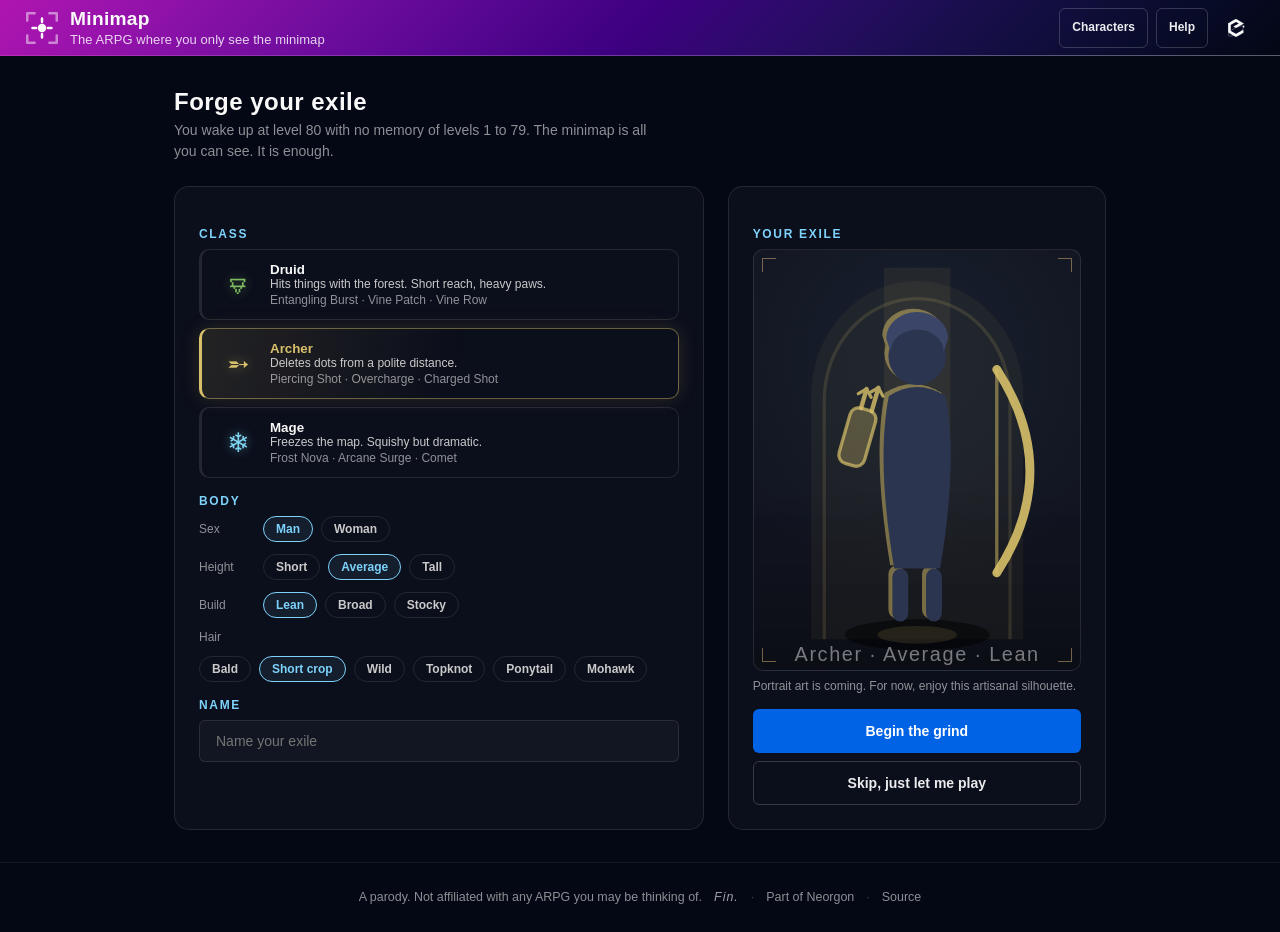
==== commit d79f7b62: "feat(brand): hexagon favicon set and per-site header mark Every site now ships a generated seven-fil" ====
--- a/index.html
+++ b/index.html
@@ -3,6 +3,12 @@
 <head>
   <meta charset="UTF-8">
   <meta name="viewport" content="width=device-width, initial-scale=1.0">
+  <link rel="icon" type="image/svg+xml" href="/favicon.svg">
+  <link rel="icon" type="image/x-icon" href="/favicon.ico" sizes="16x16 32x32 48x48">
+  <link rel="apple-touch-icon" sizes="180x180" href="/apple-touch-icon.png">
+  <meta name="apple-mobile-web-app-title" content="Minimap">
+  <link rel="manifest" href="/site.webmanifest">
+  <meta name="neo-mark" content="on">
   <title>Minimap | The Minimap-Only ARPG</title>
   <meta name="description" content="Grind procedural dungeon maps through the minimap alone. Start at level 80 as druid, archer, or mage and claw to 100. Fully in your browser">
   <meta property="og:title" content="Minimap: The Minimap-Only ARPG">
@@ -21,11 +27,10 @@
   <meta property="og:image:width" content="1200">
   <meta property="og:image:height" content="630">
   <meta name="twitter:image" content="https://minimap.neorgon.com/og-preview.jpg">
-  <link rel="icon" type="image/x-icon" href="https://cdn.neorgon.org/v1.0.0/favicon.ico" />
   <link rel="stylesheet" href="css/style.css">
   <link rel="stylesheet" href="css/atlas.css">
   <link rel="stylesheet" href="css/chargen.css">
-  <!-- Neorgon Header Kit (vendored; ?header=live swaps CSS to CDN). Keep after style.css — the kit owns the header. -->
+  <!-- Neorgon Header Kit (vendored; ?header=live swaps CSS to CDN). Keep after style.css. The kit owns the header. -->
   <script>(function(){var m=location.search.match(/[?&]theme=([\w-]+)/)||document.cookie.match(/(?:^|;\s*)neo_theme=([\w-]+)/);if(m&&m[1]!=='default')document.documentElement.dataset.theme=decodeURIComponent(m[1]);})();</script>
   <link rel="stylesheet" href="css/neorgon-header.css">
   <link rel="stylesheet" href="css/neorgon-themes.css">
--- a/css/neorgon-header.css
+++ b/css/neorgon-header.css
@@ -371,8 +371,29 @@
   width: auto;
   flex-shrink: 0;
   display: block;
-  filter: brightness(0) invert(1);
   transition: transform .28s var(--header-ease, ease);
+}
+/* The raster fallback still needs forcing white; the injected vector must not
+   be filtered, because it already inherits the header's own text colour and
+   inverting it would undo exactly the thing it was swapped in to fix. */
+img.header-logo-img { filter: brightness(0) invert(1); }
+svg.header-logo-mark { fill: currentColor; width: auto; }
+/* A site that ships its own mark gets it as a mask over currentColor, so the
+   glyph follows the header's text colour exactly as the inline svg does. An
+   <img> could not: it paints its own pixels and ignores the cascade. */
+.header-logo-own {
+  /* Width tracks height rather than restating the token: .header-logo-img
+     already sets height, and it drops to --header-logo-h-mobile under 700px.
+     Pinning width to the desktop value gave a 36x28 box on a phone. */
+  aspect-ratio: 1;
+  width: auto;
+  background: currentColor;
+  /* The image itself is set inline by header.js, derived from the manifest
+     link, because a fleet site is served at its domain root and a kit showcase
+     is not. Only the parts that do not vary live here. */
+  -webkit-mask-position: center; mask-position: center;
+  -webkit-mask-size: contain;    mask-size: contain;
+  -webkit-mask-repeat: no-repeat; mask-repeat: no-repeat;
 }
 .header-logo-img:hover,
 .header-title-link:hover .header-logo-img { transform: scale(1.06) rotate(-4deg); }
@@ -437,6 +458,20 @@
   font-weight: 500;
   margin: 2px 0 0;
   letter-spacing: .005em;
+  white-space: nowrap;
+}
+
+/* Epigraph: the animating half of a bilingual subtitle. The glyph churn is
+   decoration, so it is aria-hidden and .neo-epi-sr carries the real sentence
+   for assistive tech. Both live inside .header-subtitle, which keeps the
+   existing nowrap and mobile-hide behaviour unchanged. */
+.neo-epi { font-variant-ligatures: none; }
+.neo-epi-sr {
+  position: absolute;
+  width: 1px; height: 1px;
+  margin: -1px; padding: 0; border: 0;
+  overflow: hidden;
+  clip-path: inset(50%);
   white-space: nowrap;
 }
 
@@ -603,13 +638,23 @@
   box-sizing: border-box;
   padding: 0;
   border-radius: 6px;
-  color: var(--header-icon-color, var(--header-text-dim));
+  /* Full strength, not --header-icon-color. The dim was meant as hierarchy and
+     did not read as one: .header-source carries no colour rule at all, so it
+     inherits the header's own #f9f9f9, and the home control sitting beside it
+     at 78% looked like a misconfiguration rather than a decision. The other
+     user of that token is the bordered theme toggle, which has a border to
+     carry its own weight; this one does not. */
+  color: var(--header-text);
   text-decoration: none;
   flex-shrink: 0;
   transition: color .18s var(--header-ease, ease),
               background .18s var(--header-ease, ease);
 }
-.header-home:hover { color: var(--header-text); background: var(--header-menu-hover); }
+/* --header-accent is the pink on the default palette and the skin's own accent
+   everywhere else, so the highlight stays on-brand without hardcoding magenta
+   into a control that ships to seven skins. */
+.header-home:hover,
+.header-home:focus-visible { color: var(--header-accent); background: var(--header-menu-hover); }
 .header-home svg {
   width: var(--header-icon-solid, 20px);
   height: var(--header-icon-solid, 20px);
@@ -627,13 +672,64 @@
   height: var(--header-icon, 22px);
 }
 .header-home .nh-orbit {
-  transform-origin: 12px 12px; /* viewBox centre — the planet */
+  transform-origin: 12px 12px; /* viewBox centre, for the legacy planet markup */
 }
 .header-home:hover .nh-orbit,
 .header-home:focus-visible .nh-orbit {
   animation: nh-orbit-lap 1.4s linear infinite;
 }
 @keyframes nh-orbit-lap { to { transform: rotate(360deg); } }
+
+/* ── Inclined orbit: the satellite passes in front of the mark and behind it ──
+   Two dots on one elliptical path, each shown for its own half of the lap. The
+   far one is drawn before the mark in document order, so the mark occludes it;
+   that occlusion IS the depth, and it costs nothing but paint order.
+
+   offset-path rather than a rotate: a rotation can only trace a circle, and
+   squashing it into an ellipse with scaleY would squash the satellite too,
+   because the counter-scale would have to sit inside the rotation. Where
+   offset-path is unsupported the dots simply rest at their authored cx/cy,
+   which is a still icon rather than a broken one.
+
+   The semi-major axis is capped by the viewBox: an inline svg clips to it, so
+   10.2 plus the 1.35 radius leaves 11.55 of the 12 available. */
+.header-home .nh-sat {
+  offset-rotate: 0deg;
+  /* The rim separates the satellite from the mark when it crosses it: without
+     one, a currentColor dot over a currentColor mark merges into the
+     silhouette and reads as a stray pixel rather than a moon.
+     --header-bg-end is the right hook because the rim's job is to look like
+     the background, so it vanishes over open header and shows only as a gap
+     against the mark. Measured caveat: every skin shipped today redefines
+     --header-bg-start and --header-bg-mid but leaves --header-bg-end at
+     #040714, so this resolves to one dark value everywhere right now. A skin
+     that ends light gets the rim right for free, but only if it sets that
+     token; one that ends light without setting it would show a dark ring. */
+  stroke: var(--header-bg-end, #040714);
+  stroke-width: .8;
+}
+.header-home .nh-sat-back { opacity: 0; }
+/* On hover the mark takes the accent, and currentColor would carry the
+   satellite with it: a pink dot on a pink mark is a dot you cannot find. It
+   holds the header's text colour instead, so the moon stays legible against
+   whatever the mark has become. */
+.header-home:hover .nh-sat,
+.header-home:focus-visible .nh-sat { fill: var(--header-text); }
+.header-home:hover .nh-sat-front,
+.header-home:focus-visible .nh-sat-front {
+  animation: nh-sat-lap 2.6s linear infinite, nh-sat-near 2.6s steps(1, end) infinite;
+}
+.header-home:hover .nh-sat-back,
+.header-home:focus-visible .nh-sat-back {
+  animation: nh-sat-lap 2.6s linear infinite, nh-sat-far 2.6s steps(1, end) infinite;
+}
+.header-home:hover .nh-sat,
+.header-home:focus-visible .nh-sat {
+  offset-path: path("M20.31 10.40 A9.6 3.4 -30 1 1 3.69 20.00 A9.6 3.4 -30 1 1 20.31 10.40");
+}
+@keyframes nh-sat-lap  { from { offset-distance: 0%; } to { offset-distance: 100%; } }
+@keyframes nh-sat-near { 0% { opacity: 1; } 50% { opacity: 0; } }
+@keyframes nh-sat-far  { 0% { opacity: 0; } 50% { opacity: 1; } }
 
 /* ── Overflow toggle (⋯) — injected by header.js ─────────────── */
 .header-overflow { position: relative; display: flex; }
@@ -837,7 +933,9 @@
   .header-logo-img:hover,
   .header-title-link:hover .header-logo-img { transform: none; }
   .header-home:hover .nh-orbit,
-  .header-home:focus-visible .nh-orbit { animation: none; }
+  .header-home:focus-visible .nh-orbit,
+  .header-home:hover .nh-sat,
+  .header-home:focus-visible .nh-sat { animation: none; }
   .header-menu.open { animation: none; }
   .header-overflow-toggle:active,
   .header-theme-toggle:active,
--- a/css/neorgon-footer.css
+++ b/css/neorgon-footer.css
@@ -161,6 +161,15 @@
 .neo-footer-sep { opacity: .4; user-select: none; }
 
 /* Version / updated stamps — mono + tabular so they never jitter */
+/* The end mark. Ornament only: it states nothing the page needs, which is
+   why it is safe to render in a language most visitors do not read. */
+.neo-footer-fin {
+  font-style: italic;
+  letter-spacing: .08em;
+  color: var(--footer-text-dim, var(--header-text-dim));
+  opacity: .75;
+}
+
 .neo-footer-stamp {
   font-family: ui-monospace, SFMono-Regular, "SF Mono", Menlo, monospace;
   font-variant-numeric: tabular-nums;
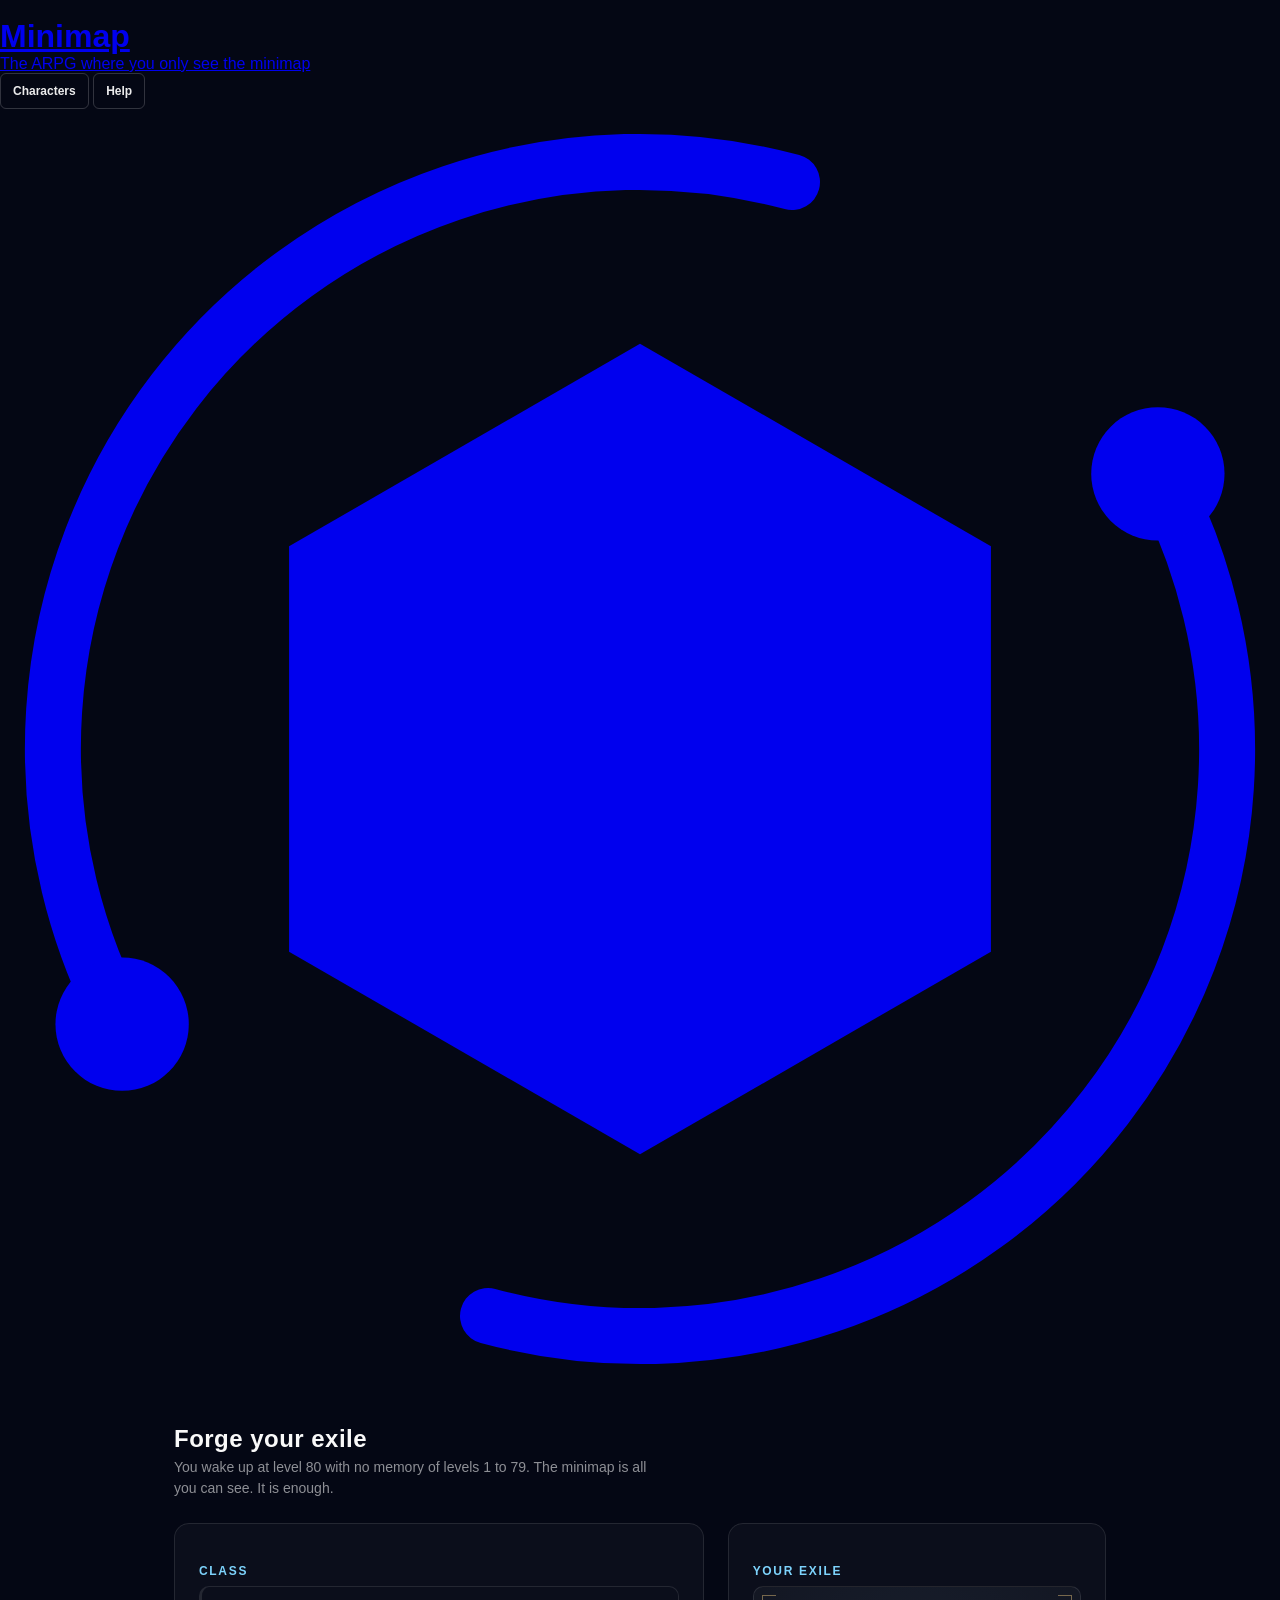
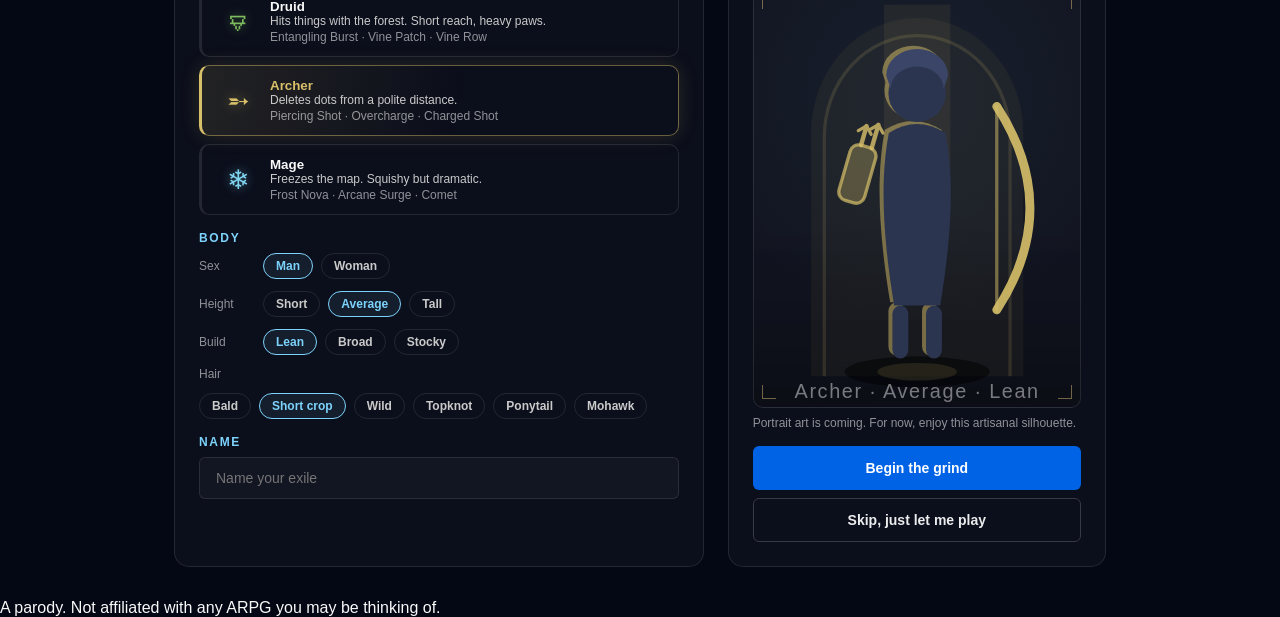
==== commit 43de5cc1: "chore(ui): re-stamp the hub home-control icon, and take the header kit's mark-colour fix The stamped" ====
--- a/index.html
+++ b/index.html
@@ -78,14 +78,13 @@
         <button class="btn btn--ghost btn--sm" id="helpBtn">Help</button>
       </div>
       <a class="header-home" href="https://neorgon.com/" title="neorgon.com" aria-label="Neorgon home">
-        <svg class="nh-hub-icon" viewBox="0 0 24 24" fill="none" stroke="currentColor" stroke-width="1.5" stroke-linecap="round" stroke-linejoin="round" xmlns="http://www.w3.org/2000/svg" aria-hidden="true">
-          <circle cx="12" cy="12" r="4.4"/>
-          <ellipse cx="12" cy="12" rx="8.4" ry="3" transform="rotate(-18 12 12)"/>
+        <svg class="nh-hub-icon" viewBox="0 0 24 24" fill="none" xmlns="http://www.w3.org/2000/svg" aria-hidden="true">
+          <path d="M12 4.4 18.58 8.2 18.58 15.8 12 19.6 5.42 15.8 5.42 8.2Z" fill="currentColor" stroke="none"/>
           <g class="nh-orbit">
-            <path d="M17.5 4.2 14.2 2.7l.9 1.4-.6 1.1z" fill="currentColor" stroke="none"/>
-            <circle cx="12.6" cy="3" r=".7" fill="currentColor" stroke="none" opacity=".55"/>
-            <circle cx="11.1" cy="3.3" r=".55" fill="currentColor" stroke="none" opacity=".35"/>
-            <circle cx="9.8" cy="3.7" r=".4" fill="currentColor" stroke="none" opacity=".2"/>
+            <path d="M2.47 17.50 A11.0 11.0 0 0 1 14.85 1.37" fill="none" stroke="currentColor" stroke-width="1.05" stroke-linecap="round"/>
+            <path d="M21.53 6.50 A11.0 11.0 0 0 1 9.15 22.63" fill="none" stroke="currentColor" stroke-width="1.05" stroke-linecap="round"/>
+            <circle cx="21.71" cy="6.84" r="1.25" fill="currentColor"/>
+            <circle cx="2.29" cy="17.16" r="1.25" fill="currentColor"/>
           </g>
         </svg>
       </a>
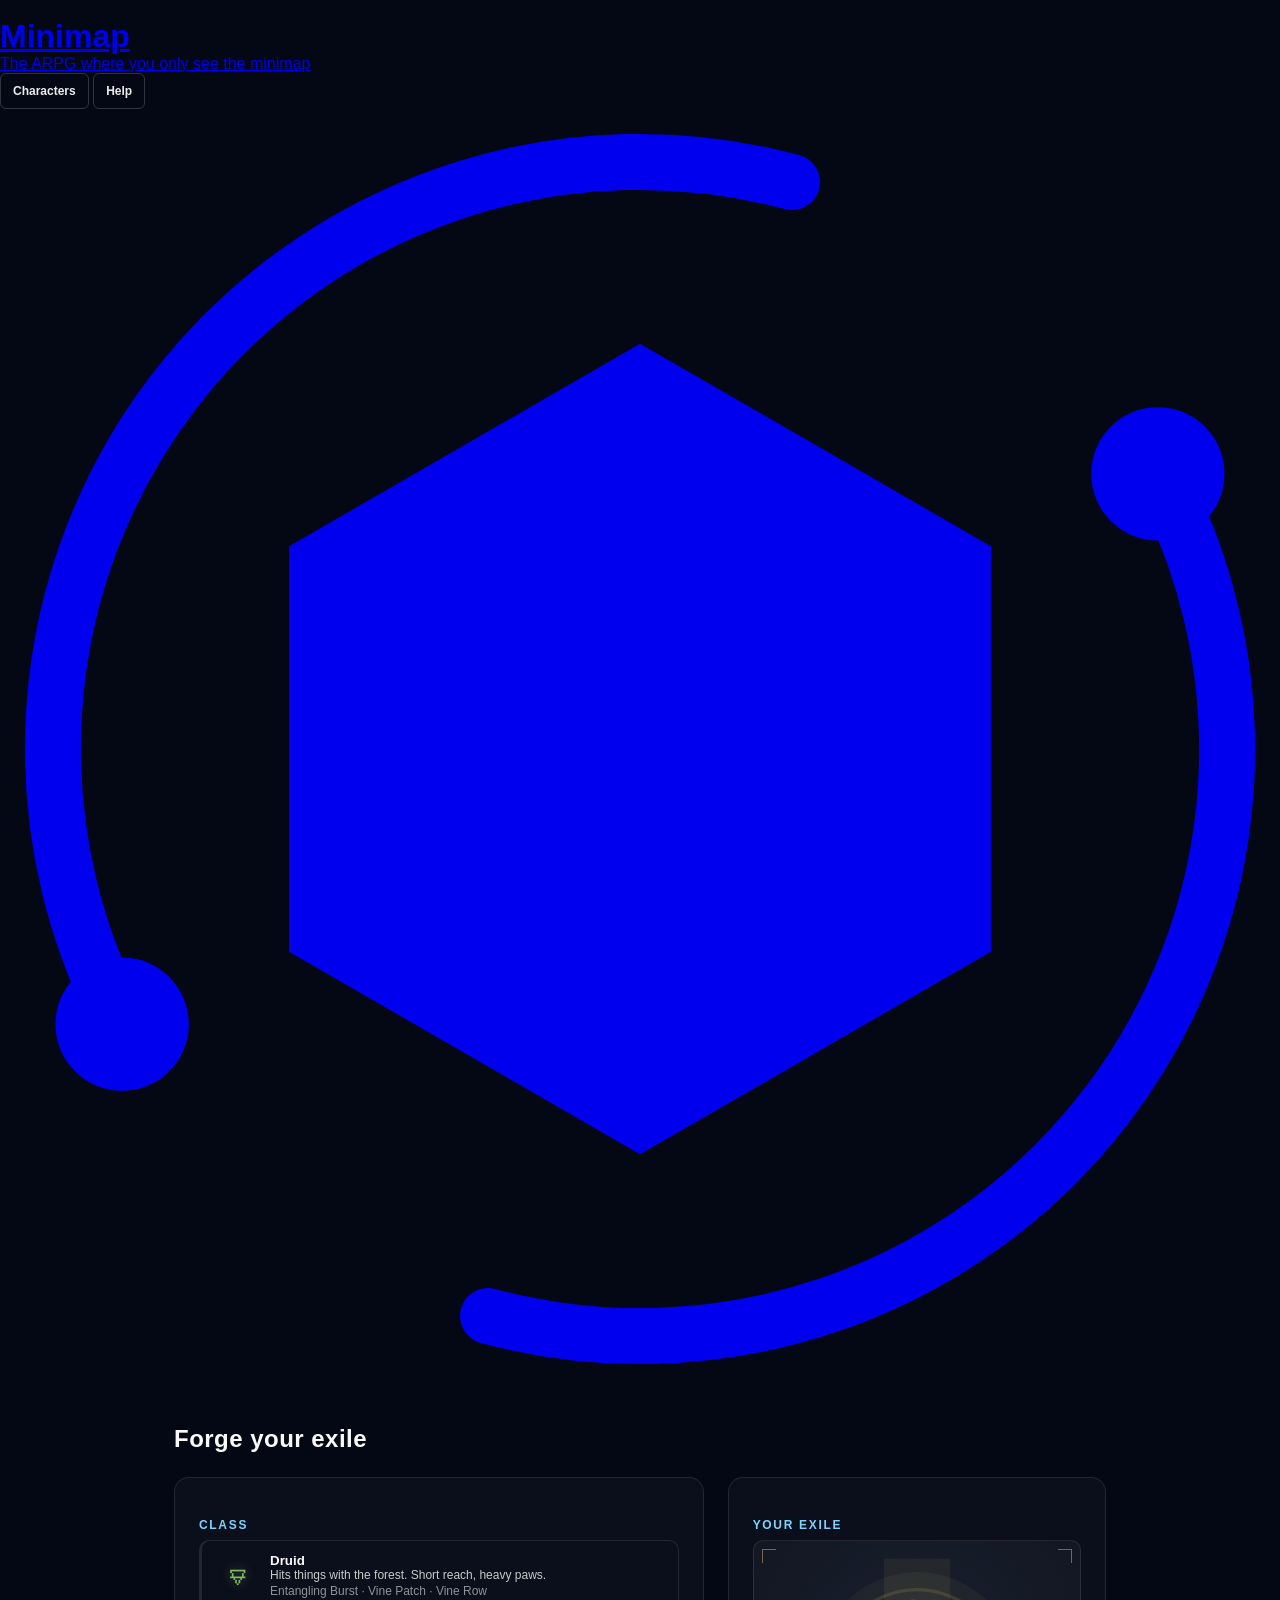
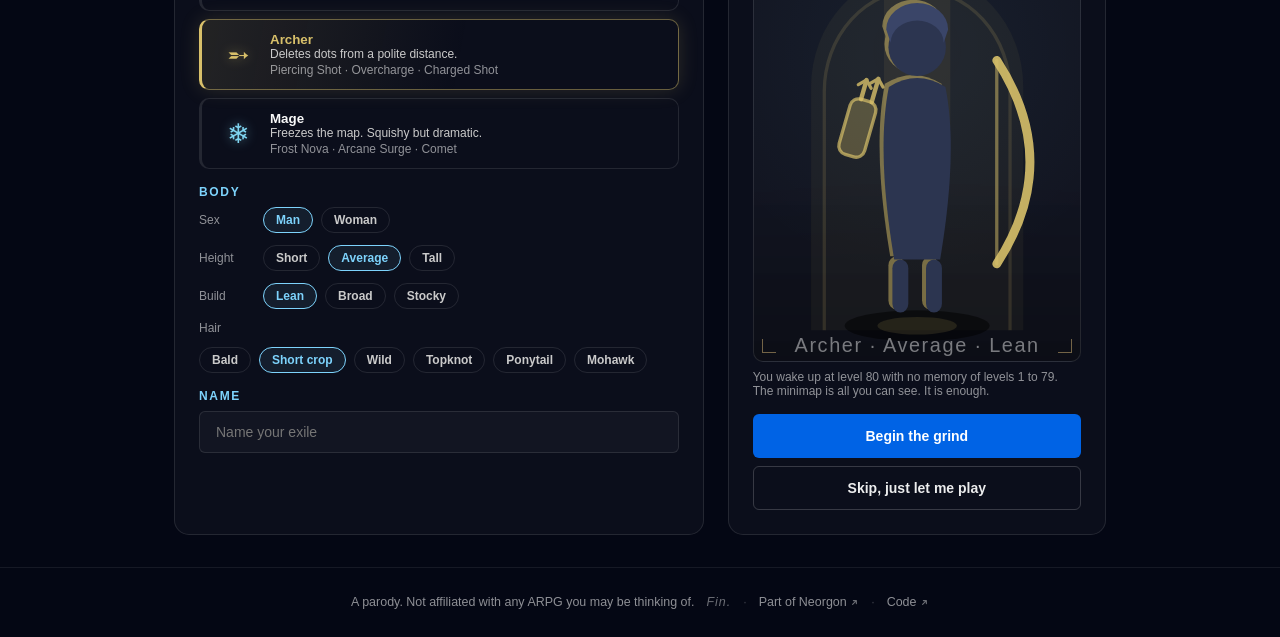
==== commit 2041bd3a: "fix(chargen): Open on the class picker; the premise rides under the portrait The character screen op" ====
--- a/index.html
+++ b/index.html
@@ -98,7 +98,6 @@
       <div class="chargen">
         <div class="chargen__intro">
           <h2 class="screen-title">Forge your exile</h2>
-          <p class="screen-lead">You wake up at level 80 with no memory of levels 1 to 79. The minimap is all you can see. It is enough.</p>
         </div>
 
         <div class="chargen__grid">
@@ -116,7 +115,7 @@
           <div class="chargen__panel chargen__preview">
             <h3 class="panel-label">Your exile</h3>
             <div class="portrait" id="portraitBox" aria-hidden="true"></div>
-            <p class="portrait-note">Portrait art is coming. For now, enjoy this artisanal silhouette.</p>
+            <p class="portrait-note">You wake up at level 80 with no memory of levels 1 to 79. The minimap is all you can see. It is enough.</p>
             <div class="chargen__actions">
               <button class="btn btn--primary btn--block" id="createCharBtn">Begin the grind</button>
               <button class="btn btn--ghost btn--block" id="skipCharBtn">Skip, just let me play</button>
--- a/css/style.css
+++ b/css/style.css
@@ -596,7 +596,7 @@
   *, *::before, *::after {
     animation-duration: 0.01ms !important;
     animation-iteration-count: 1 !important;
-    transition-duration: 0.01ms !important;
+    transition: none !important;
   }
   .card--interactive:hover { transform: none; }
 }
--- a/css/neorgon-themes.css
+++ b/css/neorgon-themes.css
@@ -0,0 +1,366 @@
+/* ══════════════════════════════════════════════════════════════
+   Neorgon Header Kit — themes.css
+   Theme = token overrides + a contained decorative layer, applied
+   via <html data-theme="…">. Themes are HEADER-SCOPED on purpose:
+   page backgrounds and effects stay site-owned. To add a theme:
+   one block here + one entry in the THEMES array in header.js.
+   ══════════════════════════════════════════════════════════════ */
+
+/* default — magenta nebula. No block needed; :root defaults in
+   header.css ARE the default theme. Attribute is removed when
+   default is active. */
+
+
+/* ══ FX ENGINE ═════════════════════════════════════════════════
+   Every decorated theme paints into .header-bar::before / ::after.
+   Four rules make that safe, and they are load-bearing:
+
+   1. NEVER overflow:hidden on .header-bar. The ⋯ overflow menu and
+      the auth panel are absolutely-positioned descendants that hang
+      BELOW the bar; clipping would eat them. Instead the layer is
+      an inset:0 box and the effect is its *background* — a
+      background paints only inside its own box, so it is
+      self-bounding with no clipping required.
+   2. z-index:-1 puts the layer above the bar's own background but
+      below every in-flow child (logo, actions, home). Per CSS
+      painting order, negative-z children draw at step 2, in-flow
+      content at steps 3-6. Text stays crisp, hit targets untouched.
+   3. isolation:isolate guarantees .header-bar is the stacking
+      context that -1 resolves against (it already is one via
+      position:sticky + z-index, so this is a belt-and-braces no-op).
+   4. Animate background-position / opacity ONLY. A transform on the
+      layer would move the box itself and escape the unclipped bar.
+      Loops are seamless because every travel distance is an integer
+      multiple of its tile size.
+
+   Layers are inert to a11y: empty content, pointer-events:none, no
+   text, no emoji — nothing for a screen reader to announce.
+   ═════════════════════════════════════════════════════════════ */
+
+[data-theme] .header-bar { isolation: isolate; }
+
+[data-theme] .header-bar::before,
+[data-theme] .header-bar::after {
+  content: "";
+  position: absolute;
+  inset: 0;
+  z-index: -1;
+  pointer-events: none;
+}
+
+
+/* ── CHRISTMAS — layered snowfall, a tree in the gutter, hearth glow ── */
+[data-theme="christmas"] {
+  --header-bg-start: #7f1d1d;
+  --header-bg-mid: #14532d;
+  --header-bg-end: #052e16;
+  --header-glass: rgba(5, 46, 22, .45);
+  --header-accent: #fbbf24;
+  --header-focus: oklch(0.97 0.02 85);  /* near-white in the theme's hue: header and Beacon focus rings */
+  --header-border: rgba(251, 191, 36, .25);
+  --header-border-strong: rgba(251, 191, 36, .45);
+  --header-text: #fefce8;
+  --header-text-dim: rgba(254, 252, 232, .65);
+  --header-menu-bg: #14210f;
+  --header-menu-hover: rgba(251, 191, 36, .12);
+
+  /* One irregular 6-flake tile, reused at three scales. Scaling the
+     tile scales the flakes, so size + speed carry the parallax. */
+  --neo-flakes: url("data:image/svg+xml,%3Csvg xmlns='http://www.w3.org/2000/svg' viewBox='0 0 120 120'%3E%3Cg fill='%23fff'%3E%3Ccircle cx='17' cy='11' r='1.7'/%3E%3Ccircle cx='64' cy='29' r='1.1' opacity='.6'/%3E%3Ccircle cx='98' cy='58' r='1.5' opacity='.85'/%3E%3Ccircle cx='33' cy='76' r='1' opacity='.5'/%3E%3Ccircle cx='79' cy='101' r='1.9'/%3E%3Ccircle cx='8' cy='47' r='.9' opacity='.45'/%3E%3C/g%3E%3C/svg%3E");
+  --neo-tree: url("data:image/svg+xml,%3Csvg xmlns='http://www.w3.org/2000/svg' viewBox='0 0 26 30'%3E%3Crect x='11' y='24' width='4' height='6' fill='%23713f12'/%3E%3Cpath d='M13 3 6 14h14zM13 10 3 22h20zM13 17 1 29h24z' fill='%2316a34a'/%3E%3Ccircle cx='13' cy='2.6' r='2.2' fill='%23fbbf24'/%3E%3Ccircle cx='9' cy='19' r='1' fill='%23fca5a5'/%3E%3Ccircle cx='17' cy='25' r='1' fill='%23fde68a'/%3E%3C/svg%3E");
+}
+[data-theme="christmas"] .header-bar::before {
+  background-image: var(--neo-flakes), var(--neo-flakes), var(--neo-flakes);
+  background-size: 210px 210px, 132px 132px, 84px 84px;
+  background-position: 0 0, 0 0, 0 0;
+  animation: neo-snow 14s linear infinite;
+}
+[data-theme="christmas"] .header-bar::after {
+  background-image: var(--neo-tree),
+    radial-gradient(170px 80px at 5% 112%, rgba(251, 191, 36, .26), transparent 72%);
+  background-size: 20px 23px, 100% 100%;
+  background-position: 2px 100%, 0 0;
+  background-repeat: no-repeat;
+  animation: neo-glow 4.5s ease-in-out infinite alternate;
+}
+
+
+/* ── NEW YEAR — rising sparks under a volley of bursts ── */
+[data-theme="new-year"] {
+  --header-bg-start: #1e1b4b;
+  --header-bg-mid: #4c1d95;
+  --header-bg-end: #020617;
+  --header-glass: rgba(30, 27, 75, .45);
+  --header-accent: #fcd34d;
+  --header-focus: oklch(0.97 0.02 90);
+  --header-border: rgba(252, 211, 77, .24);
+  --header-border-strong: rgba(252, 211, 77, .45);
+  --header-text: #f5f3ff;
+  --header-text-dim: rgba(237, 233, 254, .68);
+  --header-menu-bg: #150f2e;
+  --header-menu-hover: rgba(252, 211, 77, .12);
+
+  --neo-spark: url("data:image/svg+xml,%3Csvg xmlns='http://www.w3.org/2000/svg' viewBox='0 0 100 100'%3E%3Cg fill='%23fcd34d'%3E%3Cpath d='M22 8l1.2 5.8L29 15l-5.8 1.2L22 22l-1.2-5.8L15 15l5.8-1.2z'/%3E%3Cpath d='M72 55l.9 4.3L77 60l-4.1.9L72 65l-.9-4.1L67 60l4.1-.7z' opacity='.8'/%3E%3Ccircle cx='48' cy='30' r='1.3' opacity='.8'/%3E%3Ccircle cx='86' cy='18' r='1' opacity='.55'/%3E%3Ccircle cx='12' cy='62' r='1.1' opacity='.7'/%3E%3Ccircle cx='58' cy='86' r='1.4'/%3E%3Ccircle cx='33' cy='72' r='.9' opacity='.5'/%3E%3Ccircle cx='92' cy='78' r='1.2' opacity='.65'/%3E%3C/g%3E%3C/svg%3E");
+  /* Burst = a radial falloff cut into rays by a conic mask. No SVG,
+     no per-ray markup. If mask-image is unsupported the rays simply
+     don't get cut and it degrades to two soft light blooms.
+     Core alpha is capped at .33 and kept gold rather than white: a
+     ray can cross the title, and a brighter bloom drops that text
+     below 4.5:1. At .33 the worst case measures 4.9:1. */
+  --neo-burst-a: radial-gradient(90px 90px at 27% 42%, rgba(253, 224, 71, .33), rgba(252, 211, 77, .24) 38%, transparent 70%);
+  --neo-burst-b: radial-gradient(64px 64px at 73% 56%, rgba(254, 240, 138, .3), rgba(251, 146, 60, .22) 38%, transparent 70%);
+}
+[data-theme="new-year"] .header-bar::before {
+  background-image: var(--neo-spark), var(--neo-spark);
+  background-size: 190px 190px, 128px 128px;
+  background-position: 0 0, 40px 0;
+  animation: neo-rise 9s linear infinite;
+}
+[data-theme="new-year"] .header-bar::after {
+  background-image: var(--neo-burst-a), var(--neo-burst-b);
+  background-repeat: no-repeat;
+  mask-image: repeating-conic-gradient(from 7deg at 27% 42%, #000 0 1.3deg, transparent 1.3deg 15deg),
+              repeating-conic-gradient(from 22deg at 73% 56%, #000 0 1.6deg, transparent 1.6deg 18deg);
+  animation: neo-burst 4.2s ease-out infinite;
+}
+
+
+/* ── HALLOWEEN — drifting fog under ghost bats ── */
+[data-theme="halloween"] {
+  --header-bg-start: #3b0764;
+  --header-bg-mid: #1c1917;
+  --header-bg-end: #0c0a09;
+  --header-glass: rgba(28, 25, 23, .5);
+  --header-accent: #f97316;
+  --header-focus: oklch(0.97 0.02 55);
+  --header-border: rgba(249, 115, 22, .22);
+  --header-border-strong: rgba(249, 115, 22, .45);
+  --header-text: #fff7ed;
+  --header-text-dim: rgba(255, 237, 213, .66);
+  --header-menu-bg: #17110f;
+  --header-menu-hover: rgba(249, 115, 22, .12);
+
+  /* Bats staggered every ~34px vertically so any header height
+     (56px app / 68px content) always frames at least two. */
+  --neo-bat: url("data:image/svg+xml,%3Csvg xmlns='http://www.w3.org/2000/svg' viewBox='0 0 190 190' fill='%23e9d5ff'%3E%3Cdefs%3E%3Cpath id='b' d='M12 3c-2-3-6-3-9-1 2 1 2 3 1 5 2-2 4-1 5 1 1-2 2-2 3-2s2 0 3 2c1-2 3-3 5-1-1-2-1-4 1-5-3-2-7-2-9 1z'/%3E%3C/defs%3E%3Cuse href='%23b' transform='translate(16 6) scale(1.15)' opacity='.3'/%3E%3Cuse href='%23b' transform='translate(112 38) scale(.85)' opacity='.22'/%3E%3Cuse href='%23b' transform='translate(52 74) scale(1.35)' opacity='.26'/%3E%3Cuse href='%23b' transform='translate(140 110) scale(.95)' opacity='.2'/%3E%3Cuse href='%23b' transform='translate(8 148) scale(1.05)' opacity='.28'/%3E%3C/svg%3E");
+}
+[data-theme="halloween"] .header-bar::before {
+  background-image:
+    radial-gradient(320px 74px at 22% 118%, rgba(216, 180, 254, .17), transparent 70%),
+    radial-gradient(240px 64px at 68% 128%, rgba(249, 115, 22, .14), transparent 70%);
+  background-size: 62% 100%, 46% 100%;
+  background-position: 0 0, 100% 0;
+  background-repeat: no-repeat;
+  animation: neo-fog 18s ease-in-out infinite alternate;
+}
+[data-theme="halloween"] .header-bar::after {
+  background-image: var(--neo-bat);
+  background-size: 190px 190px;
+  background-position: 0 0;
+  animation: neo-bats 22s linear infinite;
+}
+
+
+/* ── MATRIX — code rain in three column depths, plus a CRT sweep ── */
+[data-theme="matrix"] {
+  --header-bg-start: #000000;
+  --header-bg-mid: #001a00;
+  --header-bg-end: #000000;
+  --header-glass: rgba(0, 12, 0, .45);
+  --header-accent: #00ff41;
+  --header-focus: oklch(0.97 0.02 145);
+  --header-border: rgba(0, 255, 65, .18);
+  --header-border-strong: rgba(0, 255, 65, .4);
+  --header-text: #ccffcc;
+  --header-text-dim: rgba(0, 255, 65, .6);
+  --header-menu-bg: #020a02;
+  --header-menu-hover: rgba(0, 255, 65, .1);
+
+  /* Glyph column: opacity ramps toward a bright leading head. */
+  --neo-rain: url("data:image/svg+xml,%3Csvg xmlns='http://www.w3.org/2000/svg' viewBox='0 0 14 120'%3E%3Cg fill='%2300ff41'%3E%3Crect x='4' y='6' width='6' height='4' opacity='.12'/%3E%3Crect x='4' y='20' width='6' height='4' opacity='.2'/%3E%3Crect x='4' y='34' width='6' height='4' opacity='.3'/%3E%3Crect x='4' y='48' width='6' height='4' opacity='.42'/%3E%3Crect x='4' y='62' width='6' height='4' opacity='.56'/%3E%3Crect x='4' y='76' width='6' height='4' opacity='.74'/%3E%3Crect x='4' y='90' width='6' height='4' opacity='.9'/%3E%3C/g%3E%3Crect x='4' y='104' width='6' height='4' fill='%23dfffe5'/%3E%3C/svg%3E");
+}
+[data-theme="matrix"] .header-bar::before {
+  background-image: var(--neo-rain), var(--neo-rain), var(--neo-rain);
+  background-size: 22px 120px, 16px 160px, 13px 200px;
+  background-position: 0 0, 7px 0, 3px 0;
+  opacity: .34;
+  /* Rain is loud enough to compete with the wordmark as pure texture, even
+     though its luminance contrast measures fine. Fade it out under the
+     logo/title and let it run at full strength across the open right. */
+  mask-image: linear-gradient(to right, transparent 0, transparent 120px, #000 380px, #000 100%);
+  -webkit-mask-image: linear-gradient(to right, transparent 0, transparent 120px, #000 380px, #000 100%);
+  animation: neo-rain 3.6s linear infinite;
+}
+[data-theme="matrix"] .header-bar::after {
+  background-image: linear-gradient(90deg, transparent, rgba(0, 255, 65, .09) 45%, rgba(204, 255, 204, .15) 50%, rgba(0, 255, 65, .09) 55%, transparent);
+  background-size: 45% 100%;
+  background-position: -50% 0;
+  background-repeat: no-repeat;
+  animation: neo-sweep 7s linear infinite;
+}
+
+
+/* ── RAIN — a proper downpour: three sheets of slanted drops at
+   different depths, drifting mist, and a wet sheen along the sill.
+   No lightning flash on purpose: flashing content is a seizure risk
+   (WCAG 2.3.1), and a storm reads fine without it. ── */
+[data-theme="rain"] {
+  --header-bg-start: #334155;
+  --header-bg-mid: #1a2536;
+  --header-bg-end: #070c14;
+  --header-glass: rgba(12, 20, 32, .5);
+  --header-accent: #7dd3fc;
+  --header-focus: oklch(0.97 0.02 230);
+  --header-border: rgba(125, 211, 252, .2);
+  --header-border-strong: rgba(125, 211, 252, .38);
+  --header-text: #f0f9ff;
+  --header-text-dim: rgba(224, 242, 254, .78);
+  --header-menu-bg: #101a28;
+  --header-menu-hover: rgba(125, 211, 252, .12);
+
+  /* One tile of slanted drops, reused at three scales — scaling the
+     tile scales the drops, so depth and speed read together. */
+  --neo-drops: url("data:image/svg+xml,%3Csvg xmlns='http://www.w3.org/2000/svg' viewBox='0 0 100 100'%3E%3Cg stroke='%23bae6fd' stroke-width='1.3' stroke-linecap='round'%3E%3Cline x1='14' y1='2' x2='9' y2='19' opacity='.75'/%3E%3Cline x1='52' y1='14' x2='47' y2='31' opacity='.5'/%3E%3Cline x1='83' y1='4' x2='78' y2='21' opacity='.65'/%3E%3Cline x1='31' y1='46' x2='26' y2='63' opacity='.6'/%3E%3Cline x1='68' y1='55' x2='63' y2='72' opacity='.45'/%3E%3Cline x1='95' y1='62' x2='90' y2='79' opacity='.55'/%3E%3Cline x1='6' y1='74' x2='1' y2='91' opacity='.4'/%3E%3C/g%3E%3C/svg%3E");
+}
+[data-theme="rain"] .header-bar::before {
+  background-image: var(--neo-drops), var(--neo-drops), var(--neo-drops);
+  background-size: 190px 190px, 124px 124px, 82px 82px;
+  background-position: 0 0, 40px 0, 15px 0;
+  opacity: .62;
+  animation: neo-rainfall 1.5s linear infinite;
+}
+[data-theme="rain"] .header-bar::after {
+  background-image:
+    radial-gradient(120% 70% at 20% -30%, rgba(148, 163, 184, .2), transparent 70%),
+    linear-gradient(0deg, rgba(125, 211, 252, .16), transparent 22%);
+  background-size: 200% 100%, 100% 100%;
+  background-position: 0 0, 0 0;
+  background-repeat: no-repeat;
+  animation: neo-mist 13s ease-in-out infinite alternate;
+}
+
+/* ── SAKURA — petals drifting down and sideways on a soft dusk sky. ── */
+[data-theme="sakura"] {
+  --header-bg-start: #9d5c7c;
+  --header-bg-mid: #4c2a44;
+  --header-bg-end: #140a14;
+  --header-glass: rgba(40, 20, 36, .45);
+  --header-accent: #fbcfe8;
+  --header-focus: oklch(0.97 0.02 350);
+  --header-border: rgba(251, 207, 232, .22);
+  --header-border-strong: rgba(251, 207, 232, .4);
+  --header-text: #fff1f6;
+  --header-text-dim: rgba(255, 241, 246, .8);
+  --header-menu-bg: #241220;
+  --header-menu-hover: rgba(251, 207, 232, .13);
+
+  --neo-petals: url("data:image/svg+xml,%3Csvg xmlns='http://www.w3.org/2000/svg' viewBox='0 0 120 120'%3E%3Cg fill='%23fbcfe8'%3E%3Cellipse cx='18' cy='14' rx='3.2' ry='2' transform='rotate(-25 18 14)'/%3E%3Cellipse cx='71' cy='33' rx='2.6' ry='1.6' transform='rotate(15 71 33)' opacity='.75'/%3E%3Cellipse cx='103' cy='62' rx='3' ry='1.9' transform='rotate(-40 103 62)' opacity='.85'/%3E%3Cellipse cx='38' cy='81' rx='2.4' ry='1.5' transform='rotate(30 38 81)' opacity='.6'/%3E%3Cellipse cx='84' cy='105' rx='3.4' ry='2.1' transform='rotate(-10 84 105)'/%3E%3Cellipse cx='9' cy='52' rx='2.2' ry='1.4' transform='rotate(45 9 52)' opacity='.5'/%3E%3C/g%3E%3C/svg%3E");
+}
+[data-theme="sakura"] .header-bar::before {
+  background-image: var(--neo-petals), var(--neo-petals), var(--neo-petals);
+  background-size: 220px 220px, 140px 140px, 92px 92px;
+  background-position: 0 0, 0 0, 0 0;
+  opacity: .8;
+  animation: neo-petalfall 17s linear infinite;
+}
+[data-theme="sakura"] .header-bar::after {
+  background-image: radial-gradient(160px 80px at 92% 110%, rgba(251, 207, 232, .22), transparent 72%);
+  animation: neo-glow 6s ease-in-out infinite alternate;
+}
+
+
+/* ── DANGER — static hazard weave under one slow warning sheen.
+   Deliberately restrained: this reads as an alert state, not a party. ── */
+[data-theme="danger"] {
+  --header-bg-start: #450a0a;
+  --header-bg-mid: #7f1d1d;
+  --header-bg-end: #0c0a0a;
+  --header-glass: rgba(69, 10, 10, .45);
+  --header-accent: #f59e0b;
+  --header-focus: oklch(0.97 0.02 75);
+  --header-border: rgba(245, 158, 11, .25);
+  --header-border-strong: rgba(245, 158, 11, .45);
+  --header-text: #fef2f2;
+  /* was .6 — measured 3.89:1 against --header-bg-mid, under AA for the
+     11.8px subtitle. .82 lifts it to ~5:1 with no other visual change. */
+  --header-text-dim: rgba(254, 226, 226, .82);
+  --header-menu-bg: #1a0505;
+  --header-menu-hover: rgba(245, 158, 11, .12);
+}
+[data-theme="danger"] .header-bar::before {
+  background-image: repeating-linear-gradient(45deg, rgba(245, 158, 11, .05) 0 9px, transparent 9px 26px);
+  /* no animation — the weave is structure, not motion */
+}
+[data-theme="danger"] .header-bar::after {
+  background-image:
+    linear-gradient(90deg, transparent, rgba(245, 158, 11, .1) 50%, transparent),
+    linear-gradient(0deg, rgba(245, 158, 11, .1), transparent 55%);
+  background-size: 55% 100%, 100% 100%;
+  background-position: 50% 0, 0 100%;
+  background-repeat: no-repeat;
+  animation: neo-alert 5s linear infinite;
+}
+
+
+/* ── Keyframes. Every travel distance is an integer multiple of its
+   layer's tile size, so each loop is seamless. ── */
+@keyframes neo-snow {
+  to { background-position: 210px 630px, -132px 396px, 84px 336px; }
+}
+@keyframes neo-glow {
+  from { opacity: .55; }
+  to   { opacity: 1; }
+}
+@keyframes neo-rise {
+  to { background-position: -190px -570px, 168px -384px; }
+}
+@keyframes neo-burst {
+  0%   { opacity: 0; }
+  7%   { opacity: 1; }
+  52%  { opacity: 0; }
+  100% { opacity: 0; }
+}
+@keyframes neo-fog {
+  to { background-position: 100% 0, 0 0; }
+}
+@keyframes neo-bats {
+  to { background-position: -570px 0; }
+}
+@keyframes neo-rain {
+  to { background-position: 0 360px, 7px 320px, 3px 200px; }
+}
+@keyframes neo-sweep {
+  to { background-position: 150% 0; }
+}
+@keyframes neo-alert {
+  from { background-position: -60% 0, 0 100%; }
+  to   { background-position: 160% 0, 0 100%; }
+}
+
+
+/* ── Motion + print guards. animation:none leaves each layer parked
+   at its authored background-position, which is a composed static
+   decoration in every theme — snow scattered, tree lit, bats mid-flight. ── */
+@media (prefers-reduced-motion: reduce) {
+  [data-theme] .header-bar::before,
+  [data-theme] .header-bar::after { animation: none !important; }
+}
+@media print {
+  [data-theme] .header-bar::before,
+  [data-theme] .header-bar::after { display: none !important; }
+}
+
+/* Rain falls fast and nearly vertical, with a slight wind lean.
+   Each layer travels exactly one tile height per cycle. */
+@keyframes neo-rainfall {
+  to { background-position: -19px 190px, -12px 124px, -8px 82px; }
+}
+/* Mist breathes sideways across the bar. */
+@keyframes neo-mist {
+  from { background-position: 0 0, 0 0; }
+  to   { background-position: 100% 0, 0 0; }
+}
+/* Petals fall slowly and drift sideways — one tile per cycle on both axes. */
+@keyframes neo-petalfall {
+  to { background-position: 220px 220px, -140px 140px, 92px 92px; }
+}
--- a/css/neorgon-footer.css
+++ b/css/neorgon-footer.css
@@ -0,0 +1,589 @@
+/* ══════════════════════════════════════════════════════════════
+   Neorgon Footer Kit — footer.css
+   Canonical source: packages/neorgon-ui/footer/
+   Vendored per site as css/neorgon-footer.css — do not edit copies.
+   Live CDN: https://cdn.neorgon.org/v1.0.0/footer/footer.css
+   ══════════════════════════════════════════════════════════════ */
+
+:root {
+  /* Geometry — minimal mode is sized to match the one-line .info-footer
+     it replaces (~70px total). Raise --footer-pad-block per site only if
+     that site genuinely wants a heavier footer. */
+  --footer-pad-block: 24px;
+  --footer-pad-block-app: 14px;
+  --footer-pad-block-content: 40px;
+  --footer-max-w: 1100px;
+  --footer-control-h: 32px;
+  /* One line of footer copy, and the WCAG 2.5.8 minimum a bar target has to
+     reach. They are tokens because the bar compensates its target boxes
+     against the line height exactly — see .neo-footer-bar a below — and a
+     hand-edited `line-height: 1.7` would silently put that compensation out. */
+  --footer-line: 1.7;
+  --footer-target: 24px;
+
+  /* Palette. --footer-bg, --footer-text, --footer-text-strong and
+     --footer-surface are plain defaults. The four that follow the header
+     (--footer-accent, --footer-border, --footer-border-strong,
+     --footer-hover) are deliberately NOT declared here: see "Header-derived
+     tokens" just below. A site still sets any of them, anywhere, to win. */
+  --footer-bg: transparent;
+  --footer-text: var(--text-muted, rgba(255, 255, 255, .55));
+  --footer-text-strong: var(--text-secondary, #cacaca);
+  --footer-surface: var(--surface-1, rgba(255, 255, 255, .03));
+
+  --footer-z-top: 150; /* back-to-top: above content, below header (200) and modals (400) */
+
+  /* Back-to-top geometry. Phones get 14px and 38px. The gap is what the
+     button keeps above the footer once the footer scrolls into view (see
+     "Riding above the footer" at .neo-top). */
+  --footer-top-size: 40px;
+  --footer-top-inset: 20px;
+  --footer-top-gap: 8px;
+}
+
+/* ── Header-derived tokens ────────────────────────────────────
+   The accent, borders and hover follow the header: ?theme=, a named
+   header skin (data-header-skin) and an armed CDN season. Themes declare
+   on <html>, but skins and seasons declare on .header-bar, which the
+   footer does not sit inside, so the header kit (header.css) and
+   season.css hand the same --header-* tokens to these pieces as well:
+   .neo-footer, .neo-top, .neo-modal (the last two are appended to <body>).
+
+   That only helps if the tokens are resolved HERE, on the pieces. A
+   custom property's var() is resolved where it is declared, so the old
+   `:root { --footer-accent: var(--header-accent) }` baked in the root's
+   magenta and every footer focus ring on a slate or jade site stayed
+   magenta (queue #156). The --_footer-* names are private: read them,
+   never set them. A site's own --footer-accent, on :root, body or the
+   footer itself, still comes first. */
+.neo-footer,
+.neo-top,
+.neo-modal {
+  --_footer-accent: var(--footer-accent, var(--header-accent, #e879f9));
+  --_footer-border: var(--footer-border, var(--header-border, rgba(255, 255, 255, .07)));
+  --_footer-border-strong: var(--footer-border-strong, var(--header-border-strong, rgba(255, 255, 255, .22)));
+  --_footer-hover: var(--footer-hover, var(--header-menu-hover, rgba(255, 255, 255, .08)));
+}
+
+/* ── Always-at-the-bottom ─────────────────────────────────────
+   Primary: any <body> that owns a .neo-footer becomes a column so
+   the footer's margin-top:auto pins it to the viewport floor on
+   short pages and flows naturally on long ones. Scoped with :has()
+   so sites without the kit are untouched.
+   Fallback (no :has()): the sticky top:100vh trick. It is the
+   fallback rather than the default because several sites set
+   `overflow-x: hidden` on body, which makes body a scroll container
+   and silently breaks sticky. */
+body:has(> .neo-footer) {
+  display: flex;
+  flex-direction: column;
+  min-height: 100vh;
+  min-height: 100dvh;
+}
+body:has(> .neo-footer) > .neo-footer { margin-top: auto; }
+
+@supports not (selector(:has(*))) {
+  body { min-height: 100vh; min-height: 100dvh; }
+  .neo-footer { position: sticky; top: 100vh; }
+}
+
+/* Wrapped layouts: when the footer lives inside a wrapper instead of
+   directly under <body>, footer.js tags the chain and the same
+   column-with-auto-margin applies one level down. */
+body.neo-footer-root {
+  display: flex;
+  flex-direction: column;
+  min-height: 100vh;
+  min-height: 100dvh;
+}
+.neo-footer-host {
+  display: flex;
+  flex-direction: column;
+  flex: 1 1 auto;
+  min-height: 0;
+}
+.neo-footer-host > .neo-footer { margin-top: auto; }
+
+/* Escape hatch: a site whose layout owns its own bottom (full-screen
+   canvas, virtualised scroller) opts out without losing kit styling. */
+.neo-footer[data-stick="off"] { margin-top: 0; position: static; }
+
+/* ── Footer shell ─────────────────────────────────────────────── */
+.neo-footer {
+  width: 100%;
+  flex-shrink: 0;
+  padding: var(--footer-pad-block) var(--space-6, 24px);
+  padding-bottom: calc(var(--footer-pad-block) + env(safe-area-inset-bottom, 0px));
+  background: var(--footer-bg);
+  border-top: 1px solid var(--_footer-border);
+  color: var(--footer-text);
+  /* Every size in this file is floored at 12px: reading text under it failed
+     the fleet's type floor (queue #154). max() keeps the rem scaling for a
+     site whose root runs larger, and only lifts one whose root runs small. */
+  font-size: max(12px, .78rem);
+  line-height: var(--footer-line);
+  text-align: center;
+}
+
+.neo-footer-inner {
+  max-width: var(--footer-max-w);
+  margin: 0 auto;
+}
+
+/* Site-authored copy (privacy note, data provenance, disclaimer) */
+.neo-footer-note { margin: 0; }
+.neo-footer-note + .neo-footer-note { margin-top: 6px; }
+
+/* Links — .neo-footer a is styled broadly so retrofitted markup that
+   still uses .footer-link inherits the right treatment for free. */
+.neo-footer a {
+  color: var(--footer-text);
+  text-decoration: none;
+  border-radius: 4px;
+  transition: color var(--dur, 200ms) ease;
+}
+.neo-footer a:hover,
+.neo-footer a:focus-visible { color: var(--footer-text-strong); text-decoration: underline; }
+.neo-footer a:focus-visible { outline: 2px solid var(--_footer-accent); outline-offset: 3px; }
+
+/* ── Meta bar (built by footer.js) ────────────────────────────── */
+.neo-footer-bar {
+  display: flex;
+  flex-wrap: wrap;
+  align-items: center;
+  justify-content: center;
+  gap: 6px 12px;
+  max-width: var(--footer-max-w);
+  margin: 0 auto;
+}
+.neo-footer-inner + .neo-footer-bar { margin-top: 14px; }
+
+/* Right-hand cluster in content mode (© stays left) */
+.neo-footer-bar-group {
+  display: flex;
+  flex-wrap: wrap;
+  align-items: center;
+  gap: 6px 12px;
+}
+
+/* Target size — WCAG 2.5.8 (Minimum, 24x24). Bar links are standalone
+   controls in a row, not links inside a sentence, so the inline exception
+   does not cover them: they measured ~84x20 and ~37x20.
+
+   Each one is grown to a 24px box and handed the difference straight back as
+   negative block margin, so the item's *margin* box still measures exactly one
+   line and the bar does not get taller. That matters here more than usual —
+   `minimal` is tuned to ~70px against the .info-footer it replaced and `app`
+   to ~50px, and this row is what sets both. The text keeps the baseline it
+   had; only the hit area grows, ~2px above and below the line.
+
+   min() clamps the compensation at zero, so a site that sets a line taller
+   than the 24px minimum keeps its own spacing instead of being pulled tight.
+   Sized in em, not px, because `app` mode runs a smaller font than the rest. */
+.neo-footer-bar a,
+.neo-footer-bar .neo-footer-disclaimer {
+  display: inline-flex;
+  align-items: center;
+  justify-content: center;
+  min-height: var(--footer-target);
+  min-width: var(--footer-target);
+  margin-block: min(0px, calc((var(--footer-line) * 1em - var(--footer-target)) / 2));
+}
+
+.neo-footer-sep { opacity: .4; user-select: none; }
+
+/* Version / updated stamps — mono + tabular so they never jitter */
+/* The end mark. Ornament only: it states nothing the page needs, which is
+   why it is safe to render in a language most visitors do not read. */
+.neo-footer-fin {
+  font-style: italic;
+  letter-spacing: .08em;
+  color: var(--footer-text-dim, var(--header-text-dim));
+  opacity: .75;
+}
+
+.neo-footer-stamp {
+  font-family: ui-monospace, SFMono-Regular, "SF Mono", Menlo, monospace;
+  font-variant-numeric: tabular-nums;
+  font-size: max(12px, .95em);
+  opacity: .8;
+}
+
+/* ── Mode: minimal (default) — the one-liner most tool sites use ──
+   The note and the meta bar share ONE centred line whenever they fit,
+   and wrap to a second only when the copy is genuinely long. Stacking
+   them unconditionally made this mode ~60% taller than the
+   `.info-footer` one-liner it is meant to replace. */
+.neo-footer[data-footer-mode="minimal"],
+.neo-footer:not([data-footer-mode]) {
+  display: flex;
+  flex-wrap: wrap;
+  align-items: baseline;
+  justify-content: center;
+  gap: 2px 12px;
+}
+.neo-footer[data-footer-mode="minimal"] > .neo-footer-inner,
+.neo-footer[data-footer-mode="minimal"] > .neo-footer-bar,
+.neo-footer:not([data-footer-mode]) > .neo-footer-inner,
+.neo-footer:not([data-footer-mode]) > .neo-footer-bar {
+  margin: 0;
+  font-size: 1em;
+}
+
+/* ── Mode: app — slim, low-contrast, stays out of the way ───────── */
+.neo-footer[data-footer-mode="app"] {
+  padding-top: var(--footer-pad-block-app);
+  padding-bottom: calc(var(--footer-pad-block-app) + env(safe-area-inset-bottom, 0px));
+  font-size: max(12px, .75rem);
+  background: var(--footer-surface);
+}
+.neo-footer[data-footer-mode="app"] .neo-footer-inner,
+.neo-footer[data-footer-mode="app"] .neo-footer-bar {
+  max-width: none;
+  display: flex;
+  flex-wrap: wrap;
+  align-items: center;
+  justify-content: center;
+  gap: 4px 12px;
+}
+@media (min-width: 701px) {
+  .neo-footer[data-footer-mode="app"] .neo-footer-inner { justify-content: flex-start; }
+  .neo-footer[data-footer-mode="app"] .neo-footer-bar { justify-content: flex-end; margin-top: 0; }
+  .neo-footer[data-footer-mode="app"] {
+    display: flex;
+    align-items: center;
+    justify-content: space-between;
+    gap: 16px;
+  }
+  .neo-footer[data-footer-mode="app"] .neo-footer-inner { flex: 1 1 auto; }
+}
+
+/* ── Mode: content — brand block + link columns + bottom bar ──────
+   Deliberately the tall one: it carries navigation, not just a note. */
+.neo-footer[data-footer-mode="content"] { text-align: left; padding-top: var(--footer-pad-block-content); }
+.neo-footer[data-footer-mode="content"] .neo-footer-inner {
+  display: grid;
+  grid-template-columns: minmax(0, 1.1fr) minmax(0, 2fr);
+  gap: 32px;
+}
+.neo-footer-brand { display: flex; flex-direction: column; gap: 10px; }
+.neo-footer-logo {
+  height: 28px;
+  width: auto;
+  align-self: flex-start;
+  filter: brightness(0) invert(1);
+  opacity: .75;
+}
+.neo-footer-tagline { margin: 0; max-width: 34ch; }
+
+.neo-footer-cols {
+  display: grid;
+  grid-template-columns: repeat(auto-fit, minmax(140px, 1fr));
+  gap: 24px;
+}
+.neo-footer-col { display: flex; flex-direction: column; gap: 8px; }
+.neo-footer-col h2,
+.neo-footer-col h3 {
+  margin: 0 0 2px;
+  font-size: max(12px, .75rem);
+  font-weight: 600;
+  letter-spacing: .08em;
+  text-transform: uppercase;
+  color: var(--footer-text-strong);
+}
+.neo-footer-col a { line-height: 1.5; }
+
+.neo-footer[data-footer-mode="content"] .neo-footer-bar {
+  justify-content: space-between;
+  margin-top: 28px;
+  padding-top: 18px;
+  border-top: 1px solid var(--_footer-border);
+}
+
+/* ── Theme switcher (opt-in: <meta name="neo-theme-switcher" content="footer">) */
+.neo-footer-theme { position: relative; display: inline-flex; }
+.neo-footer-theme-toggle {
+  display: inline-flex;
+  align-items: center;
+  gap: 6px;
+  height: var(--footer-control-h);
+  padding: 0 10px;
+  border: 1px solid var(--_footer-border);
+  border-radius: 999px;
+  background: transparent;
+  color: var(--footer-text);
+  font: inherit;
+  cursor: pointer;
+  transition: color var(--dur, 200ms), border-color var(--dur, 200ms), background var(--dur, 200ms);
+}
+.neo-footer-theme-toggle:hover,
+.neo-footer-theme-toggle[aria-expanded="true"] {
+  color: var(--footer-text-strong);
+  border-color: var(--_footer-border-strong);
+  background: var(--_footer-hover);
+}
+.neo-footer-theme-toggle svg { width: 15px; height: 15px; display: block; }
+
+.neo-footer-menu {
+  position: absolute;
+  bottom: calc(100% + 8px);
+  right: 0;
+  min-width: 170px;
+  margin: 0;
+  padding: 6px;
+  list-style: none;
+  background: var(--header-menu-bg, #10142a);
+  border: 1px solid var(--_footer-border-strong);
+  border-radius: 10px;
+  box-shadow: 0 -10px 30px rgba(0, 0, 0, .5);
+  display: none;
+  text-align: left;
+  z-index: 2;
+}
+.neo-footer-menu.open { display: block; }
+.neo-footer-menu button {
+  display: flex;
+  align-items: center;
+  gap: 10px;
+  width: 100%;
+  padding: 9px 11px;
+  border: none;
+  border-radius: 6px;
+  background: none;
+  color: var(--header-text, #f9f9f9);
+  font: inherit;
+  font-size: .8rem;
+  text-align: left;
+  cursor: pointer;
+}
+.neo-footer-menu button:hover,
+.neo-footer-menu button:focus-visible { background: var(--_footer-hover); outline: none; }
+.neo-footer-menu .theme-swatch {
+  width: 12px;
+  height: 12px;
+  border-radius: 50%;
+  flex-shrink: 0;
+  border: 1px solid rgba(255, 255, 255, .25);
+}
+.neo-footer-menu [aria-checked="true"]::after {
+  content: "✓";
+  margin-left: auto;
+  color: var(--_footer-accent);
+}
+
+/* ── Back to top (built by footer.js; data-footer-top="off" disables) ──
+   Riding above the footer. The button is fixed in the bottom-right corner,
+   and at the foot of the page that corner is the footer's: it sat on
+   floorplan's v1.0.0 stamp at 390px, and on the right end of the bar or the
+   note in every mode somewhere between 390 and 1440px (84 of 283 fleet views,
+   2026-11-12). Over a bar link it then stepped aside, so it vanished exactly
+   where a reader wants it. footer.js writes how much of the footer is on
+   screen into --_footer-top-lift, and the button rests that far up plus
+   --footer-top-gap, never lower than its corner. The footer keeps its layout
+   and its height budget; reserving room inside the bar instead cost 13 fleet
+   views a line, minimal one-row footers among them. */
+.neo-top {
+  position: fixed;
+  right: var(--footer-top-inset);
+  bottom: max(calc(var(--footer-top-inset) + env(safe-area-inset-bottom, 0px)),
+              calc(var(--_footer-top-lift, 0px) + var(--footer-top-gap)));
+  z-index: var(--footer-z-top);
+  display: inline-flex;
+  align-items: center;
+  justify-content: center;
+  width: var(--footer-top-size);
+  height: var(--footer-top-size);
+  padding: 0;
+  border: 1px solid var(--_footer-border-strong);
+  border-radius: 50%;
+  background: var(--header-menu-bg, #10142a);
+  color: var(--footer-text-strong);
+  cursor: pointer;
+  opacity: 0;
+  visibility: hidden;
+  transform: translateY(8px);
+  /* visibility waits out the fade before it flips, so for 200ms a leaving
+     button would still take the tap it is leaving to avoid. pointer-events
+     flips at once. footer.js also hides it (.is-yielding) while it sits over
+     a control; see "Yielding" there. */
+  pointer-events: none;
+  transition: opacity var(--dur, 200ms) ease, transform var(--dur, 200ms) ease, visibility var(--dur, 200ms);
+}
+.neo-top.is-visible { opacity: .9; visibility: visible; transform: none; pointer-events: auto; }
+.neo-top:hover { opacity: 1; background: var(--_footer-hover); color: var(--header-text, #f9f9f9); }
+.neo-top:focus-visible { outline: 2px solid var(--_footer-accent); outline-offset: 3px; opacity: 1; visibility: visible; transform: none; pointer-events: auto; }
+.neo-top svg { width: 18px; height: 18px; display: block; }
+
+/* ── Mobile ───────────────────────────────────────────────────── */
+@media (max-width: 700px) {
+  :root { --footer-top-size: 38px; --footer-top-inset: 14px; }
+  .neo-footer { padding-left: var(--space-4, 16px); padding-right: var(--space-4, 16px); }
+  .neo-footer[data-footer-mode="content"] {
+    text-align: center;
+    padding-top: 32px;
+  }
+  .neo-footer[data-footer-mode="content"] .neo-footer-inner { grid-template-columns: 1fr; gap: 26px; }
+  .neo-footer-brand { align-items: center; }
+  .neo-footer-logo { align-self: center; }
+  .neo-footer-tagline { max-width: none; }
+  .neo-footer-col { align-items: center; }
+  .neo-footer[data-footer-mode="content"] .neo-footer-bar { justify-content: center; }
+}
+
+/* ── Reduced motion ───────────────────────────────────────────── */
+@media (prefers-reduced-motion: reduce) {
+  .neo-footer a,
+  .neo-footer-theme-toggle,
+  .neo-top { transition: none; }
+  .neo-top { transform: none; }
+}
+
+/* ── Disclaimer: bar trigger + modal (built by footer.js) ──────
+   The trigger is a <button> that has to sit in a row of <a>s without
+   announcing itself as the odd one out, so it borrows the link treatment
+   rather than the kit's control treatment. */
+.neo-footer-disclaimer {
+  padding: 0;
+  border: 0;
+  background: none;
+  font: inherit;
+  color: var(--footer-text);
+  text-decoration: underline;
+  text-decoration-style: dotted;
+  text-underline-offset: 3px;
+  cursor: pointer;
+  border-radius: 4px;
+  transition: color var(--dur, 200ms) ease;
+}
+.neo-footer-disclaimer:hover,
+.neo-footer-disclaimer:focus-visible {
+  color: var(--footer-text-strong);
+  text-decoration-style: solid;
+}
+.neo-footer-disclaimer:focus-visible { outline: 2px solid var(--_footer-accent); outline-offset: 3px; }
+
+.neo-modal {
+  width: min(640px, calc(100vw - 32px));
+  max-height: min(78dvh, 640px);
+  /* Centring is declared, not inherited. showModal() centres via the UA's
+     `margin: auto` on inset:0, and any site carrying a `* { margin: 0 }`
+     reset beats the UA sheet and pins the dialog to the top-left — affinity
+     did exactly that. Too site-dependent to leave implicit. */
+  margin: auto;
+  padding: 0;
+  border: 1px solid var(--_footer-border-strong);
+  border-radius: 12px;
+  background: var(--header-bg-end, #0d0d12);
+  color: var(--footer-text-strong);
+  overflow: hidden;
+}
+/* A <dialog> is display:none until opened; showModal() flips it to the
+   UA default (block), so the flex layout has to be scoped to [open] or
+   the closed dialog counts as shown. */
+.neo-modal[open] { display: flex; flex-direction: column; }
+.neo-modal::backdrop { background: rgba(0, 0, 0, .62); backdrop-filter: blur(2px); }
+
+.neo-modal-head {
+  display: flex;
+  align-items: center;
+  gap: 12px;
+  padding: 16px 18px;
+  border-bottom: 1px solid var(--_footer-border);
+}
+.neo-modal-title {
+  margin: 0;
+  flex: 1;
+  font-size: 1rem;
+  font-weight: 650;
+  letter-spacing: .01em;
+  color: var(--footer-text-strong);
+}
+.neo-modal-close {
+  display: inline-flex;
+  align-items: center;
+  justify-content: center;
+  flex: none;
+  width: var(--footer-control-h);
+  height: var(--footer-control-h);
+  padding: 0;
+  border: 1px solid var(--_footer-border-strong);
+  border-radius: 8px;
+  background: transparent;
+  color: var(--footer-text);
+  cursor: pointer;
+  transition: color var(--dur, 200ms) ease, background var(--dur, 200ms) ease;
+}
+.neo-modal-close:hover { color: var(--footer-text-strong); background: var(--_footer-hover); }
+.neo-modal-close:focus-visible { outline: 2px solid var(--_footer-accent); outline-offset: 2px; }
+.neo-modal-close svg { width: 18px; height: 18px; display: block; }
+
+.neo-modal-body {
+  padding: 18px;
+  overflow-y: auto;
+  font-size: .9rem;
+  line-height: 1.65;
+  color: var(--footer-text);
+}
+.neo-modal-body > :first-child { margin-top: 0; }
+.neo-modal-body > :last-child { margin-bottom: 0; }
+.neo-modal-body p { margin: 0 0 .9em; }
+.neo-modal-body strong { color: var(--footer-text-strong); font-weight: 620; }
+.neo-modal-body a { color: var(--_footer-accent); text-decoration: underline; }
+
+@media (max-width: 700px) {
+  .neo-modal { width: calc(100vw - 20px); max-height: 84dvh; }
+}
+
+/* ── Print — the footer is the only place a printed page can show
+   provenance, so expand link URLs and drop the floating control. ── */
+@media print {
+  .neo-top, .neo-footer-theme { display: none !important; }
+
+  /* Provenance must survive the move into the dialog. On paper there is
+     nothing to click, so the trigger goes and the copy itself comes back —
+     laid out in flow at the end of the document rather than as an overlay. */
+  .neo-footer-disclaimer, .neo-modal-close { display: none !important; }
+  .neo-modal {
+    display: block !important;
+    position: static;
+    width: auto;
+    max-height: none;
+    border: 0;
+    border-top: 1px solid #999;
+    border-radius: 0;
+    background: none;
+    color: #000;
+    overflow: visible;
+  }
+  .neo-modal::backdrop { display: none; }
+  .neo-modal-head { border-bottom: 0; padding: 12px 0 0; }
+  .neo-modal-body { padding: 0; color: #000; }
+
+  .neo-footer {
+    color: #000;
+    border-top: 1px solid #999;
+    background: none;
+    page-break-inside: avoid;
+  }
+  .neo-footer a { color: #000; text-decoration: underline; }
+  /* Paper has no pointers, so the 24px target boxes come off — and they have
+     to: inside an inline-flex link the expanded href below would be laid out
+     as a second flex item beside the label instead of flowing after it. */
+  .neo-footer-bar a {
+    display: inline;
+    min-height: 0;
+    min-width: 0;
+    margin-block: 0;
+  }
+  .neo-footer a[href^="http"]::after {
+    content: " (" attr(href) ")";
+    font-size: .9em;
+    word-break: break-all;
+  }
+}
+
+/* The outbound arrow on a footer link. Sized in em so it tracks the label at
+   whatever size a site's footer runs, and nudged up off the baseline because a
+   45-degree arrow reads low when it is optically centred. */
+.neo-footer-out { display: inline-block; vertical-align: -0.05em; margin-left: 0.28em; width: 0.72em; height: 0.72em; opacity: 0.75; }
+.neo-footer a:hover .neo-footer-out, .neo-footer a:focus-visible .neo-footer-out { opacity: 1; }
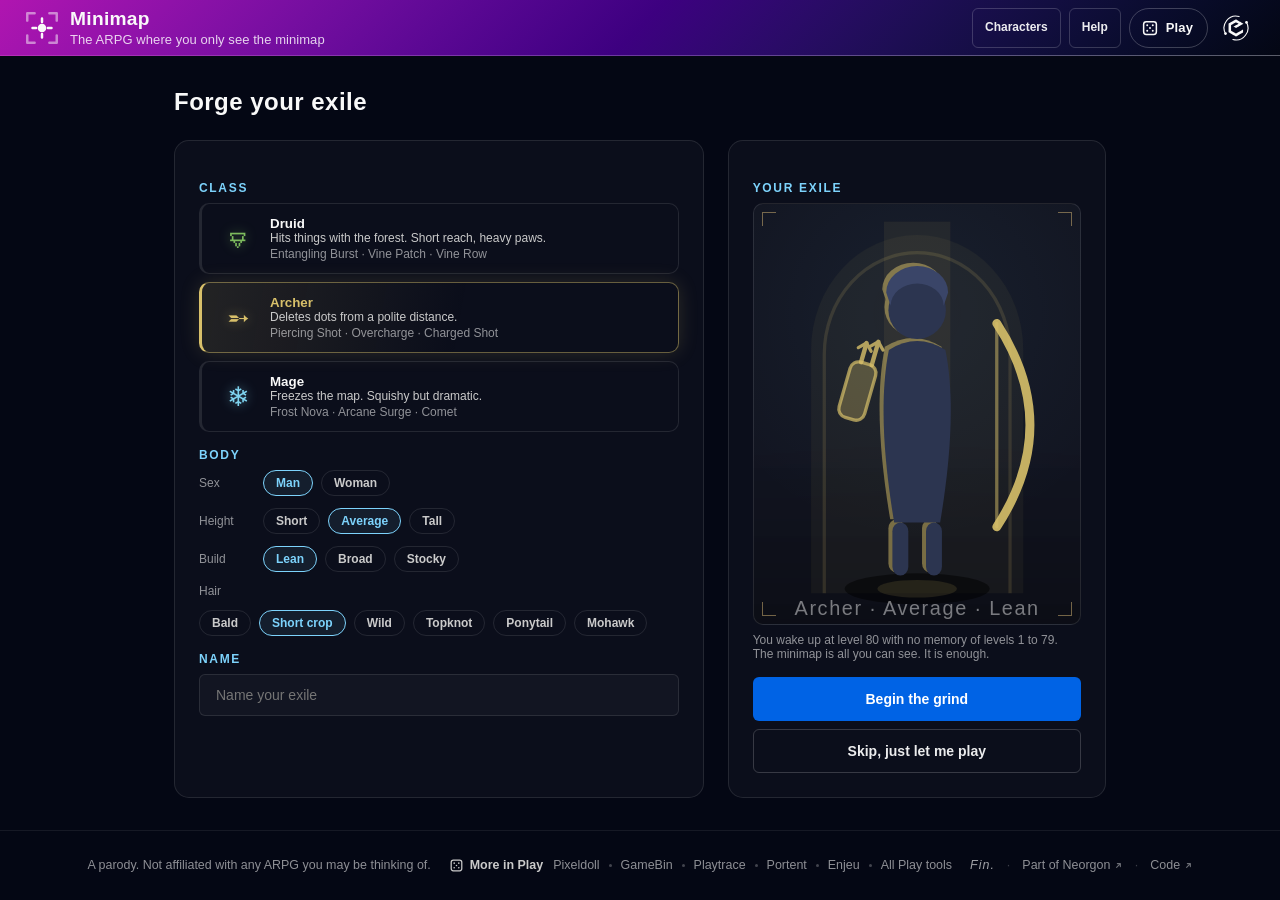
==== commit 9bef4ed1: "chore(kits): sync header and footer kits and stamp the category row Header Kit: a category chip from" ====
--- a/index.html
+++ b/index.html
@@ -37,6 +37,7 @@
   <link rel="stylesheet" href="https://cdn.neorgon.org/v1.0.0/header/season.css">
   <script defer src="js/neorgon-header.js"></script>
   <meta name="neo-repo" content="energon-a-secas/minimap-site">
+  <meta name="neo-category" content="play">
   <link rel="stylesheet" href="css/neorgon-footer.css">
   <script defer src="js/neorgon-footer.js"></script>
   <script type="application/ld+json">
@@ -278,6 +279,19 @@
 
   <footer class="neo-footer" data-footer-mode="minimal" id="siteFooter">
     A parody. Not affiliated with any ARPG you may be thinking of.
+    <!-- neo-fleet:more -->
+    <nav class="neo-more" aria-label="More in Play" data-category="play" data-label-en="Play" data-label-es="Jugar">
+      <span class="neo-more__label" aria-hidden="true"><svg class="neo-more__icon" viewBox="0 0 24 24" width="16" height="16" fill="none" stroke="currentColor" stroke-width="2" stroke-linecap="round" stroke-linejoin="round" aria-hidden="true" focusable="false"><rect x="3.5" y="3.5" width="17" height="17" rx="3.5"/><circle cx="8.3" cy="8.3" r="1.3" fill="currentColor" stroke="none"/><circle cx="15.7" cy="8.3" r="1.3" fill="currentColor" stroke="none"/><circle cx="12" cy="12" r="1.3" fill="currentColor" stroke="none"/><circle cx="8.3" cy="15.7" r="1.3" fill="currentColor" stroke="none"/><circle cx="15.7" cy="15.7" r="1.3" fill="currentColor" stroke="none"/></svg><span class="neo-more__title">More in Play</span></span>
+      <ul class="neo-more__list">
+        <li><a href="https://pixeldoll.neorgon.com/">Pixeldoll</a></li>
+        <li><a href="https://gamebin.neorgon.com/">GameBin</a></li>
+        <li><a href="https://playtrace.neorgon.com/">Playtrace</a></li>
+        <li><a href="https://portent.neorgon.com/">Portent</a></li>
+        <li><a href="https://enjeu.neorgon.com/">Enjeu</a></li>
+        <li><a class="neo-more__all" href="https://neorgon.com/play/">All Play tools</a></li>
+      </ul>
+    </nav>
+    <!-- /neo-fleet:more -->
   </footer>
 
   <script type="module" src="js/app.js"></script>
--- a/css/neorgon-header.css
+++ b/css/neorgon-header.css
@@ -0,0 +1,1225 @@
+/* ══════════════════════════════════════════════════════════════
+   Neorgon Header Kit: header.css
+   Canonical source: packages/neorgon-ui/header/
+   Vendored per site as css/neorgon-header.css; do not edit copies.
+   Live CDN: https://cdn.neorgon.org/v1.0.0/header/header.css
+   ══════════════════════════════════════════════════════════════ */
+
+:root {
+  /* Geometry */
+  --header-h: 68px;
+  --header-h-app: 56px;
+  --header-control-h: 40px; /* every header control (buttons, ⋯, palette, home) shares this height */
+  /* Logo height. A token, not a literal, so a site can make the mark carry more
+     weight without forking the kit. Default 36px = the historical value, so
+     nothing changes for a site that never sets it. The bar is 68px with no
+     vertical padding, so ~52px is the practical ceiling before the mark starts
+     to look wedged against the edges. */
+  --header-logo-h: 36px;
+  --header-logo-h-mobile: 28px;
+
+  /* Palette: themes override these (see themes.css) */
+  --header-bg-start: #B015B0;
+  --header-bg-mid: #3D0080;
+  --header-bg-end: #040714;
+  /* Kept here for anything that references the composed gradient, but the
+     authoritative copy is re-declared on .header-bar below; see the note
+     there before changing either. */
+  --header-bg: linear-gradient(in oklch 135deg, var(--header-bg-start) 0%, var(--header-bg-mid) 50%, var(--header-bg-end) 100%);
+  --header-glass: rgba(0, 9, 18, .35);
+  --header-text: #f9f9f9;
+  --header-text-dim: rgba(255, 255, 255, .72);
+  --header-border: rgba(255, 255, 255, .07);
+  --header-border-strong: rgba(255, 255, 255, .22);
+  --header-accent: #e879f9;
+  --header-menu-bg: #10142a;
+  --header-menu-hover: rgba(255, 255, 255, .08);
+
+  /* Focus ring: near-white with a whisper of the brand hue so it never
+     reads as a stray browser default. 5.77:1 (bright end) to 17.98:1
+     (dark end) against the bar, 16.54:1 on the menu. Themes may override. */
+  --header-focus: oklch(0.97 0.02 320);
+  --header-focus-w: 2px;
+
+  /* Icon sizing. Two tokens: a filled glyph reads heavier than a stroked
+     one in the same box, so the solid home icon is set smaller to match
+     optically. */
+  --header-icon: 22px;        /* stroked glyphs (palette) */
+  --header-icon-solid: 20px;  /* filled glyphs (home) */
+
+  /* ease-out-quart: fast start, long settle, no overshoot. */
+  --header-ease: cubic-bezier(.22, 1, .36, 1);
+  --header-ease-in: cubic-bezier(.55, 0, 1, .45);
+}
+
+/* Colour judgements about the DEFAULT gradient specifically. Scoped to
+   html:not([data-theme]) because themes.css sets these per theme at the
+   same specificity as :root, so a :root override here would silently
+   overwrite all five palettes. Every consumer below pairs them with a
+   var() fallback to the theme's own token. */
+html:not([data-theme]) {
+  /* --header-border-strong (.22) measures 1.91-1.95:1 on the bar, below
+     the 3:1 WCAG 1.4.11 needs for a control boundary. .42 gives 3.73-4.02:1. */
+  --header-control-border: rgba(255, 255, 255, .42);
+
+  /* --header-bg-end (#040714) is identical to the standard page
+     background, so a flat hairline measures 1.14:1 on the right half.
+     The bar's luminance swings 43x left-to-right, so the edge ramps too. */
+  --header-edge-from: rgba(255, 255, 255, .10);
+  --header-edge-to: rgba(255, 255, 255, .34);
+
+  /* .72 measures 4.14:1 at the start of the subtitle span, below AA.
+     Split from the icon colour, which only needs 3:1 as non-text. */
+  --header-text-dim: rgba(255, 255, 255, .82);
+  --header-icon-color: rgba(255, 255, 255, .78);
+}
+
+/* ── The sticky offset ───────────────────────────────────────────
+   --neo-sticky-top is how much of the viewport's top the header covers
+   right now. header.js keeps it exact (it measures the bar, and drops to 0
+   while auto-hide or the Keys Kit's H toggle has the bar away); these rules
+   are the value before it runs, and with JS off. Rails, scope strips and
+   scroll-margin-top read it instead of hardcoding 56px or 68px:
+
+     .rail { position: sticky; top: var(--neo-sticky-top, 0px); }
+     h2[id] { scroll-margin-top: calc(var(--neo-sticky-top, 0px) + 12px); }
+
+   The kit sets no scroll-padding of its own: many sites already offset
+   their anchors with scroll-margin-top, and the two add up. */
+:root { --neo-sticky-top: 0px; }
+:root:has(.header-bar) { --neo-sticky-top: var(--header-h); }
+:root:has(.header-bar[data-header-mode="app"]) { --neo-sticky-top: var(--header-h-app); }
+:root[data-chrome="off"]:has(.header-bar) { --neo-sticky-top: 0px; }
+
+/* ══════════════════════════════════════════════════════════════
+   SKINS: site-level identity, opt-in per site
+   ────────────────────────────────────────────────────────────
+   A skin replaces the default magenta gradient for ONE site whose
+   own palette clashes with it. Set it in the site's markup:
+
+     <header class="header-bar" data-header-mode="content"
+             data-header-skin="brass">
+
+   This is NOT the theme system. Precedence, by design:
+
+     visitor choice (?theme= / cookie)  >  season (CDN)  >  skin  >  kit default
+
+   A site that should sit out every season keeps its skin with
+   `<html lang="en" data-season="off">` (see season.css). That declines
+   the fleet's decoration only; a visitor's ?theme= still wins.
+
+   Named skins below are the reusable ones. For a one-off palette no
+   other site would share, use `data-header-skin="custom"` and declare
+   the tokens in the site's own CSS; contract at the end of this block.
+
+   Two cascade facts make that ordering work, and both are easy to
+   get wrong:
+
+   1. A declaration ON .header-bar beats a value INHERITED from
+      <html>, whatever the specificity. Visitor themes declare on
+      <html>, so every skin is scoped `html:not([data-theme])`:
+      the moment a visitor picks a theme, all skins stop matching.
+   2. Season rules in season.css carry a matching
+      `[data-header-skin]` selector one step more specific than the
+      skin rules below, so an armed season still flips skinned
+      sites. Do not raise the specificity here without raising it
+      there too, or skinned sites will silently sit out the season.
+
+   3. The Footer Kit's pieces (.neo-footer, and .neo-top and .neo-modal,
+      which it appends to <body>) and the Beacon link sit outside
+      .header-bar, so a skin declared only on the bar never reaches
+      their focus rings and borders (queue #156). Every skin rule
+      therefore names them too, behind `:has()` on <html>. That item is
+      wrapped in `:is()` because :is() forgives a selector it cannot
+      parse: a browser without :has() drops that one item, not the
+      whole rule and with it the header's own skin. `:where()` inside
+      :has() keeps it at (0,2,1), under an armed season's (0,3,2)
+      pieces rule in season.css. The footer and beacon resolve the
+      tokens on those pieces; see "Header-derived tokens" in footer.css.
+
+   Each skin also sets --header-focus, a near-white in its own hue, so
+   the header's focus rings and the Beacon's stop being the default's
+   pink on a skinned site.
+
+   Each skin re-tunes the edge ramp and control border for its own
+   surface; those defaults are calibrated to the magenta gradient
+   and are wrong on a black bar.
+   ══════════════════════════════════════════════════════════════ */
+
+/* ink: near-black neutral. The default choice for a site whose
+   palette the magenta gradient fights. */
+html:not([data-theme]) .header-bar[data-header-skin="ink"],
+:is(html:not([data-theme]):has(:where(.header-bar[data-header-skin="ink"])) :is(.neo-footer, .neo-top, .neo-modal, .neo-beacon-link)) {
+  --header-focus: oklch(0.97 0.01 255);
+  --header-bg-start: #14161c;
+  --header-bg-mid: #0b0d12;
+  --header-bg-end: #050609;
+  --header-glass: rgba(10, 12, 16, .55);
+  --header-accent: #cbd5e1;
+  --header-text: #f4f4f5;
+  --header-text-dim: rgba(255, 255, 255, .78);
+  --header-icon-color: rgba(255, 255, 255, .74);
+  --header-border: rgba(255, 255, 255, .09);
+  --header-border-strong: rgba(255, 255, 255, .24);
+  --header-control-border: rgba(255, 255, 255, .44);
+  --header-menu-bg: #14161c;
+  --header-menu-hover: rgba(255, 255, 255, .09);
+  /* A near-black bar sits close to the page in luminance at BOTH ends,
+     so the edge has to be brighter than the gradient's ramp. */
+  --header-edge-from: rgba(255, 255, 255, .26);
+  --header-edge-to: rgba(255, 255, 255, .26);
+}
+
+/* carbon: flat true black, no gradient. The most restrained option;
+   the hairline does all the separating. */
+html:not([data-theme]) .header-bar[data-header-skin="carbon"],
+:is(html:not([data-theme]):has(:where(.header-bar[data-header-skin="carbon"])) :is(.neo-footer, .neo-top, .neo-modal, .neo-beacon-link)) {
+  --header-focus: oklch(0.97 0 0);
+  --header-bg-start: #08080a;
+  --header-bg-mid: #08080a;
+  --header-bg-end: #08080a;
+  --header-glass: rgba(0, 0, 0, .6);
+  --header-accent: #e5e5e5;
+  --header-text: #fafafa;
+  --header-text-dim: rgba(255, 255, 255, .76);
+  --header-icon-color: rgba(255, 255, 255, .72);
+  --header-border: rgba(255, 255, 255, .12);
+  --header-border-strong: rgba(255, 255, 255, .26);
+  --header-control-border: rgba(255, 255, 255, .46);
+  --header-menu-bg: #101012;
+  --header-menu-hover: rgba(255, 255, 255, .1);
+  --header-edge-from: rgba(255, 255, 255, .3);
+  --header-edge-to: rgba(255, 255, 255, .3);
+}
+
+/* brass: warm dark, tuned to incident-runbook's #b8935f / #d8b280
+   accents and its #040714 page background. */
+html:not([data-theme]) .header-bar[data-header-skin="brass"],
+:is(html:not([data-theme]):has(:where(.header-bar[data-header-skin="brass"])) :is(.neo-footer, .neo-top, .neo-modal, .neo-beacon-link)) {
+  --header-focus: oklch(0.97 0.02 75);
+  --header-bg-start: #2a2114;
+  --header-bg-mid: #16120c;
+  --header-bg-end: #040714;
+  --header-glass: rgba(22, 18, 12, .5);
+  --header-accent: #d8b280;
+  --header-text: #f7f3ea;
+  --header-text-dim: rgba(247, 243, 234, .8);
+  --header-icon-color: rgba(216, 178, 128, .86);
+  --header-border: rgba(216, 178, 128, .2);
+  --header-border-strong: rgba(216, 178, 128, .38);
+  --header-control-border: rgba(216, 178, 128, .55);
+  --header-menu-bg: #17130d;
+  --header-menu-hover: rgba(216, 178, 128, .14);
+  --header-edge-from: rgba(216, 178, 128, .22);
+  --header-edge-to: rgba(216, 178, 128, .34);
+}
+
+/* slate: cool blue-grey. Neutral without going fully black. */
+html:not([data-theme]) .header-bar[data-header-skin="slate"],
+:is(html:not([data-theme]):has(:where(.header-bar[data-header-skin="slate"])) :is(.neo-footer, .neo-top, .neo-modal, .neo-beacon-link)) {
+  --header-focus: oklch(0.97 0.02 230);
+  --header-bg-start: #33415a;
+  --header-bg-mid: #1e293b;
+  --header-bg-end: #0b1120;
+  --header-glass: rgba(15, 23, 42, .5);
+  --header-accent: #7dd3fc;
+  --header-text: #f1f5f9;
+  --header-text-dim: rgba(241, 245, 249, .8);
+  --header-icon-color: rgba(226, 232, 240, .78);
+  --header-border: rgba(148, 163, 184, .2);
+  --header-border-strong: rgba(148, 163, 184, .36);
+  --header-control-border: rgba(203, 213, 225, .5);
+  --header-menu-bg: #16202f;
+  --header-menu-hover: rgba(148, 163, 184, .16);
+  --header-edge-from: rgba(148, 163, 184, .18);
+  --header-edge-to: rgba(148, 163, 184, .34);
+}
+
+/* aurora: deep teal into cyan. For data/monitoring surfaces. */
+html:not([data-theme]) .header-bar[data-header-skin="aurora"],
+:is(html:not([data-theme]):has(:where(.header-bar[data-header-skin="aurora"])) :is(.neo-footer, .neo-top, .neo-modal, .neo-beacon-link)) {
+  --header-focus: oklch(0.97 0.02 205);
+  --header-bg-start: #0e7490;
+  --header-bg-mid: #0a3d4d;
+  --header-bg-end: #040714;
+  --header-glass: rgba(8, 51, 68, .5);
+  --header-accent: #67e8f9;
+  --header-text: #ecfeff;
+  --header-text-dim: rgba(236, 254, 255, .82);
+  --header-icon-color: rgba(165, 243, 252, .82);
+  --header-border: rgba(103, 232, 249, .2);
+  --header-border-strong: rgba(103, 232, 249, .36);
+  --header-control-border: rgba(165, 243, 252, .5);
+  --header-menu-bg: #07222c;
+  --header-menu-hover: rgba(103, 232, 249, .14);
+  --header-edge-from: rgba(103, 232, 249, .2);
+  --header-edge-to: rgba(103, 232, 249, .32);
+}
+
+/* ember: warm amber into rust. For alert/ops surfaces that want
+   warmth without reading as the danger theme. */
+html:not([data-theme]) .header-bar[data-header-skin="ember"],
+:is(html:not([data-theme]):has(:where(.header-bar[data-header-skin="ember"])) :is(.neo-footer, .neo-top, .neo-modal, .neo-beacon-link)) {
+  --header-focus: oklch(0.97 0.02 85);
+  --header-bg-start: #9a3412;
+  --header-bg-mid: #4a1608;
+  --header-bg-end: #040714;
+  --header-glass: rgba(74, 22, 8, .5);
+  --header-accent: #fbbf24;
+  --header-text: #fff7ed;
+  --header-text-dim: rgba(255, 247, 237, .82);
+  --header-icon-color: rgba(253, 230, 138, .84);
+  --header-border: rgba(251, 191, 36, .2);
+  --header-border-strong: rgba(251, 191, 36, .36);
+  --header-control-border: rgba(253, 230, 138, .5);
+  --header-menu-bg: #23120a;
+  --header-menu-hover: rgba(251, 191, 36, .14);
+  --header-edge-from: rgba(251, 191, 36, .2);
+  --header-edge-to: rgba(251, 191, 36, .32);
+}
+
+/* jade: clinical emerald. Tuned to headpain-site's #059669 / #10b981
+   accents on its #040714 page. For calm medical/health surfaces where
+   both the magenta default and ember's warning-warmth read wrong. */
+html:not([data-theme]) .header-bar[data-header-skin="jade"],
+:is(html:not([data-theme]):has(:where(.header-bar[data-header-skin="jade"])) :is(.neo-footer, .neo-top, .neo-modal, .neo-beacon-link)) {
+  --header-focus: oklch(0.97 0.02 165);
+  --header-bg-start: #065f46;
+  --header-bg-mid: #043b2c;
+  --header-bg-end: #040714;
+  --header-glass: rgba(4, 59, 44, .5);
+  --header-accent: #6ee7b7;
+  --header-text: #ecfdf5;
+  --header-text-dim: rgba(236, 253, 245, .82);
+  --header-icon-color: rgba(167, 243, 208, .84);
+  --header-border: rgba(110, 231, 183, .2);
+  --header-border-strong: rgba(110, 231, 183, .36);
+  --header-control-border: rgba(167, 243, 208, .5);
+  --header-menu-bg: #08251c;
+  --header-menu-hover: rgba(110, 231, 183, .14);
+  --header-edge-from: rgba(110, 231, 183, .2);
+  --header-edge-to: rgba(110, 231, 183, .32);
+}
+
+/* The named skins compose their gradient in oklab, not oklch.
+   oklch carries a hue, and a stop with almost no chroma has a hue that is
+   "powerless": the browser borrows the neighbouring stop's hue instead,
+   from each side. brass's near-neutral mid (#16120c) took the brown hue on
+   its left and the navy hue on its right, so the bar changed colour in one
+   step along the 50% line: the brown-to-navy diagonal near x=700 on
+   Releve's and apps-site's headers. Measured on a 1440px bar: the largest
+   one-step change in OKLab a/b was 24.4 (x1000) in oklch and 1.8 in oklab;
+   every other skin measures 0.7 to 3.2 either way, and oklab lowers it for
+   aurora, ember and jade too. These skins are dark, low-chroma ramps with
+   no hue sweep to keep. The default gradient and the visitor themes stay
+   in oklch, where the sweep is the design.
+   Scope: (0,3,1), the skins' own weight. An armed season's skinned rule
+   re-asserts its oklch gradient at (0,4,2), so seasons look the same on a
+   skinned site as anywhere else. `custom` is left alone: the site chose
+   those stops under oklch. */
+html:not([data-theme]) .header-bar:is([data-header-skin="ink"], [data-header-skin="carbon"],
+  [data-header-skin="brass"], [data-header-skin="slate"], [data-header-skin="aurora"],
+  [data-header-skin="ember"], [data-header-skin="jade"]) {
+  --header-bg: linear-gradient(in oklab 135deg, var(--header-bg-start) 0%, var(--header-bg-mid) 50%, var(--header-bg-end) 100%);
+}
+
+/* ── custom: a site-authored skin ────────────────────────────────
+   For a one-off palette that no named skin fits and that no other
+   site would reuse. The kit deliberately ships NO tokens for this
+   value: the site supplies them, and the kit stays out of the way.
+
+     <header class="header-bar" data-header-skin="custom">
+
+   In the site's own css/style.css, copy this selector EXACTLY: the
+   scoping and the specificity are the whole contract:
+
+     html:not([data-theme]) .header-bar[data-header-skin="custom"],
+     html:not([data-theme]) :is(.neo-footer, .neo-top, .neo-modal, .neo-beacon-link) {
+       --header-focus: …;
+       --header-bg-start: …;  --header-bg-mid: …;  --header-bg-end: …;
+       --header-accent: …;    --header-text: …;    --header-text-dim: …;
+       --header-icon-color: …; --header-border: …; --header-border-strong: …;
+       --header-control-border: …; --header-menu-bg: …; --header-menu-hover: …;
+       --header-edge-from: …; --header-edge-to: …;
+     }
+
+   Why that exact selector, and nothing shorter:
+     · `html:not([data-theme])` makes the skin collapse the instant a
+       visitor picks a theme. Drop it and the site ignores ?theme=.
+     · `[data-header-skin="custom"]` puts it at (0,3,1), above the
+       kit default, below an armed season's (0,4,2) skin variant. A
+       bare `.header-bar { --header-bg-start: … }` is only (0,1,0)
+       and the kit's own defaults would beat it.
+     · The second line hands the same tokens to the Footer Kit's
+       pieces and the Beacon link, which sit outside the bar. Without
+       it the footer's focus rings stay the kit's magenta (queue #156).
+       It is (0,2,1), below an armed season's (0,3,2) pieces rule, so
+       a season still re-skins the footer. A site that only skins a
+       page with no footer can leave it out.
+   Set only the three gradient stops if that is all that clashes; the
+   bar re-composes --header-bg from them (see .header-bar below).
+   Only the three stops + accent are usually enough, but re-tune the
+   edge ramp too if the bar is much darker or lighter than the default
+   magenta, which those values are calibrated against. */
+
+/* ── Bar ─────────────────────────────────────────────────────── */
+.header-bar {
+  position: sticky;
+  top: 0;
+  z-index: var(--z-sticky-header, 200);
+  display: flex;
+  align-items: center;
+  gap: var(--space-3, 12px);
+  height: var(--header-h);
+  padding: 0 var(--space-6, 24px);
+  /* Re-composed HERE, not only at :root. A custom property's var()
+     references resolve on the element where that property is declared, so a
+     --header-bg built at :root bakes in :root's start/mid/end and ignores any
+     override made further down the tree. Declaring it on .header-bar means
+     skins (and any site override on the bar) only need to set the three
+     stops. Themes still work: they set the stops on <html>, which inherits
+     down to here before this resolves. */
+  --header-bg: linear-gradient(in oklch 135deg, var(--header-bg-start) 0%, var(--header-bg-mid) 50%, var(--header-bg-end) 100%);
+  background: var(--header-bg);
+  border-bottom: 1px solid var(--header-border);
+  color: var(--header-text);
+  --header-h-cur: var(--header-h);
+}
+
+/* Bottom edge as a ramp, not a flat hairline (see --header-edge-*).
+   Degrades to the theme's flat --header-border where unsupported or
+   where a theme defines no ramp of its own. */
+html:not([data-theme]) .header-bar {
+  border-image: linear-gradient(
+    to right,
+    var(--header-edge-from, rgba(255, 255, 255, .10)),
+    var(--header-edge-to, rgba(255, 255, 255, .34))
+  ) 1;
+}
+/* Hub is a floating glass plate, not a band welded to the page; the
+   ramp would read as a seam. */
+html:not([data-theme]) .header-bar[data-header-mode="hub"] {
+  border-image: none;
+  border-bottom-color: var(--header-border);
+}
+
+/* Mode: hub, transparent cozy glass, no gradient */
+.header-bar[data-header-mode="hub"] {
+  background: var(--header-glass);
+  backdrop-filter: blur(12px);
+  -webkit-backdrop-filter: blur(12px);
+}
+
+/* Mode: app, slim, auto-hides on scroll down (JS toggles .header-hidden) */
+.header-bar[data-header-mode="app"] {
+  height: var(--header-h-app);
+  --header-h-cur: var(--header-h-app);
+}
+
+/* Auto-hide. `app` mode has it by definition; every other mode opts in with
+   data-header-autohide="on" and keeps its own height and background. */
+.header-bar[data-header-mode="app"],
+.header-bar[data-header-autohide="on"] {
+  transition: transform .26s var(--header-ease, ease);
+}
+/* Leaving accelerates away; returning decelerates in. Same budget. */
+.header-bar[data-header-mode="app"].header-hidden,
+.header-bar[data-header-autohide="on"].header-hidden {
+  transform: translateY(-100%);
+  transition-duration: .2s;
+  transition-timing-function: var(--header-ease-in, ease);
+}
+/* Keyboard focus entering a hidden bar reveals it: focus must never sit
+   on an off-screen control (WCAG 2.4.7, and 2.2's 2.4.11). header.js
+   drops the class on focusin so the next scroll decision agrees with
+   what is painted; this rule covers the frame in between. */
+.header-bar.header-hidden:focus-within { transform: none; }
+
+/* ── Logo block ──────────────────────────────────────────────── */
+.header-logo {
+  display: flex;
+  align-items: center;
+  gap: 10px;
+  flex-shrink: 0;
+  min-width: 0;
+}
+.header-logo-img {
+  height: var(--header-logo-h, 36px);
+  width: auto;
+  flex-shrink: 0;
+  display: block;
+  transition: transform .28s var(--header-ease, ease);
+}
+/* The raster fallback still needs forcing white; the injected vector must not
+   be filtered, because it already inherits the header's own text colour and
+   inverting it would undo exactly the thing it was swapped in to fix. */
+img.header-logo-img { filter: brightness(0) invert(1); }
+svg.header-logo-mark { color: var(--header-text); fill: currentColor; width: auto; }
+/* A site that ships its own mark gets it as a mask over currentColor, so the
+   glyph follows the header's text colour exactly as the inline svg does. An
+   <img> could not: it paints its own pixels and ignores the cascade. */
+.header-logo-own {
+  /* Width tracks height rather than restating the token: .header-logo-img
+     already sets height, and it drops to --header-logo-h-mobile under 700px.
+     Pinning width to the desktop value gave a 36x28 box on a phone. */
+  aspect-ratio: 1;
+  width: auto;
+  /* Declared, not inherited. `background: currentColor` resolves against
+     whatever the ancestor set, and the logo is always inside an <a>: on a site
+     whose logo anchor carries no class, that ancestor is an unstyled link and
+     currentColor is the UA's #0000EE. The mark then paints link-blue, silently,
+     because nothing in the page is wrong enough to throw. Every fleet site
+     happens to wrap the logo in .header-title-link (which the kit gives
+     color: inherit), so this only surfaced when ops-console adopted the kit
+     with a bare <a>. Stating the colour here makes the mask independent of the
+     markup around it, which is the contract the rest of the kit already keeps. */
+  color: var(--header-text);
+  background: currentColor;
+  /* The image itself is set inline by header.js, derived from the manifest
+     link, because a fleet site is served at its domain root and a kit showcase
+     is not. Only the parts that do not vary live here. */
+  -webkit-mask-position: center; mask-position: center;
+  -webkit-mask-size: contain;    mask-size: contain;
+  -webkit-mask-repeat: no-repeat; mask-repeat: no-repeat;
+}
+.header-logo-img:hover,
+.header-title-link:hover .header-logo-img { transform: scale(1.06) rotate(-4deg); }
+
+/* min-height also fixes a target-size failure: at <=700px the subtitle is
+   hidden and this link collapses to 22px, under the 24px WCAG 2.5.8
+   minimum. The parent centres it, so it grows symmetrically, with no shift. */
+.header-title-link {
+  text-decoration: none;
+  color: inherit;
+  min-width: 0;
+  display: flex;
+  flex-direction: column;
+  justify-content: center;
+  min-height: var(--header-control-h);
+}
+/* Current contract: mark + name are ONE anchor to the site's own home
+   (the img rides inside .header-title-link with alt=""), so the link's
+   accessible name is the title text and the logo stops being a second,
+   differently-behaved link. Scoped with :has() so the retired two-anchor
+   markup keeps rendering unchanged wherever it still exists. */
+.header-title-link:has(> .header-logo-img, > picture) {
+  flex-direction: row;
+  align-items: center;
+  gap: 10px;
+}
+.header-title-wrap {
+  display: flex;
+  flex-direction: column;
+  justify-content: center;
+  min-width: 0;
+}
+/* The one visible cue that the name is a control: the title warms to the
+   accent on hover. Kept subtle; the cursor and the logo tilt do the rest. */
+.header-logo h1 { transition: color .2s var(--header-ease, ease); }
+.header-title-link:hover h1 { color: var(--header-accent); }
+/* rem, not em: a shared component must not rescale because a site set its
+   own body font-size. 1.2rem == 19.2px == today's rendered size.
+
+   `margin: 0` for the same reason, and it is load-bearing: the UA gives h1
+   `.67em 0`, which at this size is 12.86px above and below. The kit never
+   reset it, so the title block came out 67px inside app mode's fixed 56px
+   bar: the title rode high and the subtitle hung out of the header into the
+   page. It looked fine on most sites only because they link the CDN
+   `styles/base.css`, whose `*` reset zeroed it for us; the sites that don't
+   (headpain, autopilot, references-api in app mode) showed the real geometry. */
+.header-logo h1 {
+  margin: 0;
+  font-size: 1.2rem;
+  font-weight: 600;
+  line-height: 1.2;
+  letter-spacing: .015em;
+  color: var(--header-text);
+  white-space: nowrap;
+}
+/* All four sides declared, so a site that authors the subtitle as a <p>
+   rather than a <div> does not reintroduce the same UA margin. */
+.header-subtitle {
+  font-size: .8125rem;
+  line-height: 1.25;
+  color: var(--header-text-dim);
+  font-weight: 500;
+  margin: 2px 0 0;
+  letter-spacing: .005em;
+  white-space: nowrap;
+}
+
+/* Epigraph: the animating half of a bilingual subtitle. The glyph churn is
+   decoration, so it is aria-hidden and .neo-epi-sr carries the real sentence
+   for assistive tech. Both live inside .header-subtitle, which keeps the
+   existing nowrap and mobile-hide behaviour unchanged. */
+.neo-epi { font-variant-ligatures: none; }
+.neo-epi-sr {
+  position: absolute;
+  width: 1px; height: 1px;
+  margin: -1px; padding: 0; border: 0;
+  overflow: hidden;
+  clip-path: inset(50%);
+  white-space: nowrap;
+}
+
+/* ── Right cluster: actions + theme toggle + home ────────────── */
+.header-right {
+  margin-left: auto;
+  display: flex;
+  align-items: center;
+  gap: var(--space-2, 8px);
+  min-width: 0;
+}
+
+.header-actions {
+  display: flex;
+  align-items: center;
+  gap: var(--space-2, 8px);
+  position: relative; /* overflow .header-menu anchors here */
+  min-width: 0;
+}
+.header-actions .btn,
+.header-actions .nav-link {
+  white-space: nowrap;
+  flex-shrink: 0;
+}
+/* Uniform control row: direct action children match the icon buttons'
+   height so Share / ⋯ / palette / home read as one correlative strip.
+   (Direct-child only: items moved into the ⋯ menu keep menu styling.) */
+.header-actions > .btn,
+.header-actions > .nav-link,
+.header-actions > button,
+.header-actions > a {
+  height: var(--header-control-h);
+  min-height: 0; /* neutralize site-level control minimums (e.g. --control-height) */
+  box-sizing: border-box;
+  display: inline-flex;
+  align-items: center;
+}
+
+/* Same guarantee one level down, for the kit's own grouping idiom.
+   header.js already knows .header-btn-group as a unit that travels into the ⋯
+   menu whole; the geometry rule above did not, so a grouped button kept its
+   own height and the row went ragged: pathfinder shipped 37px Fit/Clear
+   buttons flanked by 40px icon controls. Scoped to a group still sitting in
+   the bar: once the ⋯ menu adopts it the selector stops matching and menu
+   styling takes over, which is the same boundary the direct-child rule draws.
+   Deliberately NOT `> div > *`: battlecard's .bc-menu-wrap holds dropdown
+   items that are not bar controls and must not be stretched to 40px. */
+.header-actions > .header-btn-group > .btn,
+.header-actions > .header-btn-group > .nav-link,
+.header-actions > .header-btn-group > button,
+.header-actions > .header-btn-group > a {
+  height: var(--header-control-h);
+  min-height: 0;
+  box-sizing: border-box;
+  display: inline-flex;
+  align-items: center;
+}
+
+/* Appearance fallback for action buttons.
+   The kit enforces geometry on .header-actions children but never styled
+   them, so a site that uses the canonical .btn / .nav-link classes without
+   defining them renders a raw browser button inside the header
+   (incident-runbook hit exactly this). Wrapped in :where() so the whole
+   rule has ZERO specificity: every site's own .btn/.nav-link styling
+   still wins, and this only shows through where nothing else applies. */
+:where(.header-actions) > :where(.btn, .nav-link, button, a) {
+  padding: 0 12px;
+  border: 1px solid var(--header-border-strong);
+  border-radius: 6px;
+  background: transparent;
+  color: var(--header-text);
+  font: inherit;
+  font-size: .875rem;
+  font-weight: 500;
+  line-height: 1;
+  text-decoration: none;
+  cursor: pointer;
+  transition: background .2s var(--header-ease, ease),
+              border-color .2s var(--header-ease, ease);
+}
+:where(.header-actions) > :where(.btn, .nav-link, button, a):hover {
+  background: var(--header-menu-hover);
+  border-color: var(--header-control-border, var(--header-border-strong));
+}
+
+/* An icon-only control has no label to pad around, and the fallback above
+   assumes there is one. Its 12px side padding lands inside a border-box
+   control the site already sized square, leaving 40 - 24 - 2 = 14px of
+   content, and an SVG is a flex item that will shrink into it. neorgon-site's
+   GitHub mark rendered 14x26 and hiring-pack's 10x24 before this rule.
+
+   Specificity note, because it is not what the :where() wrapper suggests:
+   :has() is NOT zero-specificity: it takes the specificity of its most
+   specific argument, so `svg:only-child` puts this selector at (0,1,1), the
+   same weight as the `.header-actions > a` geometry rule above and ABOVE a
+   site's single-class `.header-link { width: 36px }`. That is deliberate and
+   matches the contract: the uniform control row is kit-owned, and a site that
+   truly needs different geometry sets --header-control-h rather than
+   restyling the control. hiring-pack declared 36px and now renders 40px. */
+:where(.header-actions) > :where(.btn, .nav-link, button, a):has(> svg:only-child) {
+  padding: 0;
+  width: var(--header-control-h);
+  justify-content: center;
+}
+
+/* …and the fallback's border does not belong on one either. .header-home is
+   an unboxed glyph, so a site that styles neither ends up with a boxed icon
+   sitting next to an unboxed one in the same row (hiring-pack shipped exactly
+   that pair). Geometry above is kit-owned at (0,1,1); appearance is not: the
+   extra :where() flattens this to zero specificity, so pathfinder and
+   cartograph, whose icon buttons are deliberately boxed to match the text
+   buttons beside them, keep their border on a single class. */
+:where(.header-actions > :where(.btn, .nav-link, button, a):has(> svg:only-child)),
+:where(.header-actions > :where(.btn, .nav-link, button, a):has(> svg:only-child)):hover {
+  border-color: transparent;
+}
+
+/* Belt and braces for the same failure: whatever padding a site declares, an
+   icon inside a header control is never the thing that gives way. Carries real
+   specificity on purpose: a squeezed icon is always a bug, never a choice. */
+.header-actions > .btn > svg,
+.header-actions > .nav-link > svg,
+.header-actions > button > svg,
+.header-actions > a > svg {
+  flex: none;
+}
+
+/* ── Theme toggle ────────────────────────────────────────────── */
+.header-theme { position: relative; display: flex; }
+.header-theme-toggle {
+  display: inline-flex;
+  align-items: center;
+  justify-content: center;
+  width: var(--header-control-h);
+  height: var(--header-control-h);
+  padding: 0;
+  border: 1px solid var(--header-control-border, var(--header-border-strong));
+  border-radius: 6px;
+  background: transparent;
+  color: var(--header-icon-color, var(--header-text-dim));
+  cursor: pointer;
+  transition: color .2s, border-color .2s, background .2s;
+}
+.header-theme-toggle:hover,
+.header-theme-toggle[aria-expanded="true"] {
+  color: var(--header-text);
+  border-color: var(--header-border-strong);
+  background: var(--header-menu-hover);
+}
+.header-theme-toggle svg {
+  width: var(--header-icon, 22px);
+  height: var(--header-icon, 22px);
+  display: block;
+}
+[data-theme]:not([data-theme=""]) .header-theme-toggle { color: var(--header-accent); }
+
+/* ── Home icon ───────────────────────────────────────────────── */
+.header-home {
+  display: flex;
+  align-items: center;
+  justify-content: center;
+  width: var(--header-control-h);
+  height: var(--header-control-h);
+  box-sizing: border-box;
+  padding: 0;
+  border-radius: 6px;
+  /* Full strength, not --header-icon-color. The dim was meant as hierarchy and
+     did not read as one: .header-source carries no colour rule at all, so it
+     inherits the header's own #f9f9f9, and the home control sitting beside it
+     at 78% looked like a misconfiguration rather than a decision. The other
+     user of that token is the bordered theme toggle, which has a border to
+     carry its own weight; this one does not. */
+  color: var(--header-text);
+  text-decoration: none;
+  flex-shrink: 0;
+  transition: color .18s var(--header-ease, ease),
+              background .18s var(--header-ease, ease);
+}
+/* --header-accent is the pink on the default palette and the skin's own accent
+   everywhere else, so the highlight stays on-brand without hardcoding magenta
+   into a control that ships to seven skins. */
+.header-home:hover,
+.header-home:focus-visible { color: var(--header-accent); background: var(--header-menu-hover); }
+.header-home svg {
+  width: var(--header-icon-solid, 20px);
+  height: var(--header-icon-solid, 20px);
+  display: block;
+}
+
+/* ── Hub glyph: the Energon mark at the centre of a galaxy ───────
+   .header-home is the one header link to neorgon.com, tooltip
+   "neorgon.com". The page stamps a placeholder SVG (markup contract
+   in the README) and upgradeHome() replaces it on init with the mark
+   at scale(0.72) inside a <g class="nh-orbit"> of two arcs and two
+   dots. Idle the whole thing is still; on hover or keyboard focus the
+   orbit group turns as one rigid body while the mark stays upright,
+   because a rotating letterform is unreadable.
+   Stroked glyph, so it sizes with --header-icon, not the solid token. */
+.header-home svg.nh-hub-icon {
+  /* Deliberately larger than --header-icon: the galaxy's arms occupy the outer
+     ring, so at 22px the MARK fell to 14px against 18px for the neighbouring
+     control. 26px puts it back at 18px, measured, while the arms still land
+     inside the 40px box. */
+  width: var(--header-hub-icon, 26px);
+  height: var(--header-hub-icon, 26px);
+}
+.header-home .nh-orbit {
+  transform-origin: 12px 12px; /* viewBox centre, for the legacy planet markup */
+}
+.header-home:hover .nh-orbit,
+.header-home:focus-visible .nh-orbit {
+  animation: nh-orbit-lap 1.4s linear infinite;
+}
+@keyframes nh-orbit-lap { to { transform: rotate(360deg); } }
+
+/* The galaxy turns as one rigid body on hover, so a plain rotate does it.
+   This replaced an offset-path satellite on an inclined ellipse: that needed a
+   front/back pair kept in sync and a semi-major axis capped so the dot did not
+   clip the viewBox, and none of it is needed once the arms sit outside the
+   mark instead of crossing it. */
+
+/* ── Overflow toggle (⋯), injected by header.js ─────────────── */
+.header-overflow { position: relative; display: flex; }
+.header-overflow[hidden] { display: none; }
+.header-overflow-toggle {
+  display: inline-flex;
+  align-items: center;
+  justify-content: center;
+  min-width: var(--header-control-h);
+  height: var(--header-control-h);
+  box-sizing: border-box;
+  padding: 0 10px;
+  border: 1px solid var(--header-control-border, var(--header-border-strong));
+  border-radius: 6px;
+  background: transparent;
+  color: var(--header-text);
+  font-size: 1rem;
+  font-weight: 700;
+  letter-spacing: 1px;
+  cursor: pointer;
+  transition: background .2s;
+}
+.header-overflow-toggle:hover,
+.header-overflow-toggle[aria-expanded="true"] { background: var(--header-menu-hover); }
+
+/* Shared press feedback: these three controls are kit-owned, so the kit
+   owns their states (sites style their own .btn). */
+.header-overflow-toggle:active,
+.header-theme-toggle:active,
+.header-home:active {
+  background: var(--header-menu-hover);
+  transform: translateY(.5px);
+}
+
+/* ── Dropdown menu (overflow + theme + Export▾ groups) ─────────
+   Rules: parent gets position:relative; one open at a time; Esc /
+   outside click closes; arrow keys navigate (all handled by header.js) */
+.header-menu {
+  position: absolute;
+  /* Anchored to the BAR's bottom edge, not the button's. A 40px control
+     centred in a 68px bar put the old panel 10.5px inside the bar. */
+  top: calc(100% + (var(--header-h-cur, 68px) - var(--header-control-h)) / 2 + 8px);
+  right: 0;
+  min-width: 180px;
+  max-height: min(60vh, 320px);
+  overflow-y: auto;
+  margin: 0;
+  padding: 6px;
+  list-style: none;
+  background: var(--header-menu-bg);
+  border: 1px solid var(--header-border-strong);
+  border-radius: 12px;
+  /* Contact / mid / ambient + inner top highlight, so the panel lands
+     instead of floating. */
+  box-shadow:
+    0 1px 2px rgba(0, 0, 0, .45),
+    0 8px 16px -6px rgba(0, 0, 0, .5),
+    0 24px 48px -16px rgba(0, 0, 0, .65),
+    inset 0 1px 0 rgba(255, 255, 255, .06);
+  transform-origin: top right;
+  display: none;
+  z-index: 1;
+}
+.header-menu.open {
+  display: block;
+  animation: neo-menu-in .14s var(--header-ease, ease) both;
+}
+@keyframes neo-menu-in {
+  from { opacity: 0; transform: translateY(-6px) scale(.98); }
+  to   { opacity: 1; transform: none; }
+}
+
+.header-menu .btn,
+.header-menu .nav-link,
+.header-menu button,
+.header-menu a {
+  display: flex;
+  align-items: center;
+  /* text-align does nothing to a flex item; without this the site's own
+     .btn { justify-content: center } wins and every row centres itself. */
+  justify-content: flex-start;
+  gap: 10px;
+  width: 100%;
+  min-height: 44px;
+  padding: 0 12px;
+  border: none;
+  border-radius: 8px;
+  background: none;
+  color: var(--header-text);
+  font: inherit;
+  font-size: .875rem;
+  font-weight: 500;
+  text-align: left;
+  text-decoration: none;
+  white-space: nowrap;
+  cursor: pointer;
+}
+.header-menu .btn:hover,
+.header-menu .nav-link:hover,
+.header-menu button:hover,
+.header-menu a:hover {
+  background: var(--header-menu-hover);
+}
+
+/* ── Focus visibility ─────────────────────────────────────────
+   Every focusable header control gets a real ring. outline costs no
+   layout and creates no stacking context, so app-mode transform is
+   unaffected. Longhand lists (no :is()) for universal support. */
+.header-logo a:focus-visible,
+.header-title-link:focus-visible,
+.header-actions > a:focus-visible,
+.header-actions > button:focus-visible,
+.header-actions > .btn:focus-visible,
+.header-actions > .nav-link:focus-visible,
+.header-overflow-toggle:focus-visible,
+.header-theme-toggle:focus-visible,
+.header-home:focus-visible {
+  outline: var(--header-focus-w) solid var(--header-focus);
+  outline-offset: 2px;
+}
+/* Drawn inside the item so it never collides with the menu's padding or
+   scroll edge. Covers menuitemradio/checkbox, which the old rule missed. */
+.header-menu .btn:focus-visible,
+.header-menu .nav-link:focus-visible,
+.header-menu button:focus-visible,
+.header-menu a:focus-visible,
+.header-menu [role="menuitem"]:focus-visible,
+.header-menu [role="menuitemradio"]:focus-visible,
+.header-menu [role="menuitemcheckbox"]:focus-visible {
+  outline: var(--header-focus-w) solid var(--header-focus);
+  outline-offset: -2px;
+  background: var(--header-menu-hover);
+}
+.header-menu .badge,
+.header-menu [data-badge] { margin-left: auto; }
+
+/* Grouped controls (.header-btn-group divs / navs) moved into the ⋯ menu
+   render as stacked rows; group chrome (borders, padding, flex) is stripped. */
+.header-menu > div,
+.header-menu > nav {
+  display: block;
+  border: none;
+  margin: 0;
+  padding: 0;
+}
+.header-menu > div + div,
+.header-menu > nav + nav {
+  border-top: 1px solid var(--header-border);
+  margin-top: 4px;
+  padding-top: 4px;
+}
+.header-menu > div button,
+.header-menu > div a,
+.header-menu > nav button,
+.header-menu > nav a {
+  width: 100%;
+  margin: 0;
+}
+
+/* Theme menu specifics */
+.header-theme-menu .theme-swatch {
+  width: 14px;
+  height: 14px;
+  border-radius: 50%;
+  flex-shrink: 0;
+  border: 1px solid rgba(255, 255, 255, .25);
+}
+.header-theme-menu [aria-checked="true"]::after {
+  content: "✓";
+  margin-left: auto;
+  color: var(--header-accent);
+}
+
+/* ── Category chip and panel (built by header.js from
+   <meta name="neo-category">) ──────────────────────────────────
+   Bar tokens only: the chip follows the skin, an armed season and the
+   visitor's theme like every other control, and names its category by
+   icon and label, never by a category colour. The panel hangs inside
+   .header-bar, so it inherits the same tokens and needs no skin hand-off.
+
+   The wrapper is display: contents: no flex item, no extra gap. The panel
+   is positioned against the bar; header.js measures --neo-cat-right so its
+   right edge meets the chip's. */
+.header-category { display: contents; }
+.header-category__icon { width: 18px; height: 18px; flex: none; display: block; }
+.header-category__chev { width: 14px; height: 14px; flex: none; display: block; }
+
+.header-category__chip {
+  display: inline-flex;
+  align-items: center;
+  gap: 7px;
+  flex-shrink: 0;
+  height: var(--header-control-h);
+  box-sizing: border-box;
+  margin: 0;
+  padding: 0 14px 0 11px;
+  border: 1px solid var(--header-border-strong);
+  border-radius: 999px;
+  background: transparent;
+  color: var(--header-text);
+  font: inherit;
+  font-size: .8125rem;
+  font-weight: 600;
+  line-height: 1;
+  letter-spacing: .01em;
+  white-space: nowrap;
+  cursor: pointer;
+  transition: background .2s var(--header-ease, ease),
+              border-color .2s var(--header-ease, ease);
+}
+.header-category__chip:hover,
+.header-category__chip[aria-expanded="true"] {
+  background: var(--header-menu-hover);
+  border-color: var(--header-control-border, var(--header-border-strong));
+}
+.header-category__chip:focus-visible {
+  outline: var(--header-focus-w) solid var(--header-focus);
+  outline-offset: 2px;
+}
+/* Icon only: a phone with no ⋯ menu, or a desktop bar too narrow for the
+   label. Unboxed, like every other icon-only control in the bar; the label
+   stays in the accessible name. */
+.header-bar[data-neo-category="icon"] .header-category__chip {
+  width: var(--header-control-h);
+  padding: 0;
+  justify-content: center;
+  border-color: transparent;
+  border-radius: 6px;
+}
+.header-bar[data-neo-category="icon"] .header-category__chip .header-category__icon {
+  width: var(--header-icon, 22px);
+  height: var(--header-icon, 22px);
+}
+.header-bar[data-neo-category="icon"] .header-category__label {
+  position: absolute;
+  width: 1px; height: 1px;
+  margin: -1px; padding: 0; border: 0;
+  overflow: hidden;
+  clip-path: inset(50%);
+  white-space: nowrap;
+}
+/* menu: the chip is the ⋯ menu's first row; none: no room even for an
+   icon (a title too long for the bar), so the footer row carries it. */
+.header-bar:is([data-neo-category="menu"], [data-neo-category="none"]) .header-category__chip { display: none; }
+
+.header-menu.header-category__menu {
+  top: calc(100% + 8px);
+  right: var(--neo-cat-right, var(--space-6, 24px));
+  width: 320px;
+  min-width: 0;
+  max-width: calc(100vw - 16px);
+  max-height: min(calc(100vh - var(--header-h-cur, 68px) - 24px), 640px);
+  max-height: min(calc(100dvh - var(--header-h-cur, 68px) - 24px), 640px);
+  padding: 8px;
+}
+/* Sections: siblings, the jump, the twelve, home. */
+.header-menu.header-category__menu > * + * {
+  border-top: 1px solid var(--header-border);
+  margin-top: 6px;
+  padding-top: 6px;
+}
+.header-menu.header-category__menu a,
+.header-menu.header-category__menu button { min-height: 36px; }
+.header-category__title {
+  margin: 6px 12px 4px;
+  font-size: max(12px, .75rem);
+  font-weight: 600;
+  line-height: 1.3;
+  letter-spacing: .08em;
+  text-transform: uppercase;
+  color: var(--header-text-dim);
+}
+.header-category__menu a span { overflow: hidden; text-overflow: ellipsis; }
+.header-menu .header-category__all { color: var(--header-accent); }
+.header-category__jump kbd {
+  margin-left: auto;
+  display: inline-flex;
+  align-items: center;
+  justify-content: center;
+  min-width: 22px;
+  height: 22px;
+  box-sizing: border-box;
+  padding: 0 6px;
+  border: 1px solid var(--header-border-strong);
+  border-bottom-width: 2px;
+  border-radius: 5px;
+  font: 600 max(12px, .75rem)/1 ui-monospace, SFMono-Regular, Menlo, monospace;
+  color: var(--header-text);
+}
+.header-category__grid {
+  display: grid;
+  grid-template-columns: repeat(2, minmax(0, 1fr));
+  gap: 2px;
+}
+.header-menu .header-category__grid a { padding: 0 10px; }
+/* The current category: a filled row with a rule on its leading edge, and
+   aria-current; never colour alone. */
+.header-menu .header-category__grid a[aria-current="true"] {
+  background: var(--header-menu-hover);
+  box-shadow: inset 2px 0 0 var(--header-accent);
+  font-weight: 650;
+}
+
+/* The phone row in the ⋯ menu that opens the same panel. */
+.header-menu .header-category-row { font-weight: 600; }
+.header-menu .header-category-row .header-category__chev { margin-left: auto; width: 16px; height: 16px; }
+.header-overflow-menu > .header-category-row {
+  margin-bottom: 4px;
+  border-bottom: 1px solid var(--header-border);
+  border-radius: 8px 8px 0 0;
+}
+
+@media (pointer: coarse) {
+  .header-menu.header-category__menu a,
+  .header-menu.header-category__menu button { min-height: 44px; }
+  /* Touch: no keycap to press. */
+  .header-category__jump kbd { display: none; }
+}
+
+/* ── Fit (header.js) ────────────────────────────────────────────
+   measure: a moment's state while header.js asks whether the bar needs
+     more width than it has; nothing may shrink, so a squeezed row cannot
+     pass for a row that fits.
+   fit: set once the kit has arranged the bar. The right cluster keeps its
+     size, so a control can never slide under the home icon.
+   tight: nothing is left to move into ⋯ and it still does not fit; the
+     title gives way with an ellipsis instead of a control. */
+.header-bar[data-neo-measure] .header-logo,
+.header-bar[data-neo-measure] .header-right,
+.header-bar[data-neo-measure] .header-right > *,
+.header-bar[data-neo-measure] .header-actions > * { flex-shrink: 0 !important; }
+/* A scroll strip (overflow-x: auto, a row of tabs) is measured at its floor
+   and then shrinks into what is left, scrolling the rest. header.js sets
+   --neo-scroll-floor (its content width, at most 112px). */
+.header-bar[data-neo-measure] .header-actions > [data-neo-scroll] {
+  flex: 0 0 var(--neo-scroll-floor, 112px) !important;
+  width: var(--neo-scroll-floor, 112px) !important;
+  min-width: 0 !important;
+}
+.header-bar[data-neo-fit] .header-actions > [data-neo-scroll] { flex-shrink: 1; min-width: var(--neo-scroll-floor, 112px); }
+.header-bar[data-neo-fit]:not([data-neo-scroller]) .header-right { flex-shrink: 0; }
+/* A control a site positioned out of the row (absolute or fixed) is put
+   back in it, so it cannot sit on top of another one; header.js warns. */
+.header-actions > [data-neo-flow],
+.header-overflow-menu > [data-neo-flow] { position: static !important; transform: none !important; }
+.header-bar[data-neo-tight] .header-logo { flex-shrink: 1; min-width: 0; }
+.header-bar[data-neo-tight] .header-logo > *,
+.header-bar[data-neo-tight] .header-title-link,
+.header-bar[data-neo-tight] .header-title-wrap { min-width: 0; }
+.header-bar[data-neo-tight] .header-logo h1,
+.header-bar[data-neo-tight] .header-subtitle { overflow: hidden; text-overflow: ellipsis; }
+
+/* ── One positioning line ───────────────────────────────────────
+   A page whose masthead carries the line (.neo-masthead__line) does not
+   say it again in the bar (design-pass AP7). */
+body:has(.neo-masthead__line) .header-subtitle { display: none; }
+
+/* ── Mobile (≤700px): shrink, hide subtitle, JS moves non-kept
+   action buttons into the ⋯ overflow menu ────────────────────── */
+@media (max-width: 700px) {
+  :root {
+    --header-control-h: 36px;
+    --header-icon: 20px;
+    --header-icon-solid: 18px;
+  }
+  .header-bar { padding: 0 var(--space-4, 16px); gap: var(--space-2, 8px); }
+  .header-subtitle { display: none; }
+  /* Shown again only where header.js found room for the whole line beside
+     the controls (data-neo-sub); it never takes a control's place or the
+     bar's height. The ellipsis is a guard for a line that grows after the
+     measure (an epigraph mid-churn), not the plan. */
+  .header-bar[data-neo-sub] .header-subtitle {
+    display: block;
+    margin-top: 1px;
+    font-size: max(12px, .75rem);
+    overflow: hidden;
+    text-overflow: ellipsis;
+  }
+  .header-logo h1 { font-size: 1rem; }
+  .header-logo-img { height: var(--header-logo-h-mobile, 28px); }
+  .header-right { gap: 6px; }
+  /* A 180px panel pinned to the right of a 375px viewport wastes width. */
+  .header-menu {
+    min-width: min(260px, calc(100vw - 32px));
+    max-width: calc(100vw - 32px);
+  }
+  /* The category panel is a sheet across the bar on a phone, whichever
+     control opened it (the ⋯ menu's row, or the icon in the bar). */
+  .header-menu.header-category__menu {
+    top: calc(100% + 6px);
+    left: 8px;
+    right: 8px;
+    width: auto;
+    max-width: none;
+    transform-origin: top center;
+  }
+}
+
+/* ── Reduced motion ──────────────────────────────────────────── */
+@media (prefers-reduced-motion: reduce) {
+  .header-bar[data-header-mode="app"],
+  .header-bar[data-header-mode="app"].header-hidden,
+  .header-bar[data-header-autohide="on"],
+  .header-bar[data-header-autohide="on"].header-hidden { transition: none; }
+  .header-logo-img { transition: none; }
+  .header-logo-img:hover,
+  .header-title-link:hover .header-logo-img { transform: none; }
+  .header-home:hover .nh-orbit,
+  .header-home:focus-visible .nh-orbit { animation: none; }
+  .header-menu.open { animation: none; }
+  .header-overflow-toggle:active,
+  .header-theme-toggle:active,
+  .header-home:active { transform: none; }
+}
+
+/* ── Forced colors (Windows High Contrast) ────────────────────
+   The bar's hierarchy is carried entirely by translucent whites, which
+   all collapse to one system colour. Give the structural edges system
+   tokens so the header doesn't become one undifferentiated block. */
+@media (forced-colors: active) {
+  .header-bar {
+    border-image: none;
+    border-bottom: 1px solid CanvasText;
+  }
+  .header-overflow-toggle,
+  .header-theme-toggle,
+  .header-category__chip { border-color: ButtonBorder; }
+  .header-menu { border: 1px solid CanvasText; }
+  /* box-shadow is dropped in forced colours, so the current category
+     keeps an outline instead. */
+  .header-menu .header-category__grid a[aria-current="true"] { outline: 2px solid Highlight; outline-offset: -2px; }
+  .header-category__chip:focus-visible,
+  .header-logo a:focus-visible,
+  .header-title-link:focus-visible,
+  .header-actions > a:focus-visible,
+  .header-actions > button:focus-visible,
+  .header-actions > .btn:focus-visible,
+  .header-actions > .nav-link:focus-visible,
+  .header-overflow-toggle:focus-visible,
+  .header-theme-toggle:focus-visible,
+  .header-home:focus-visible,
+  .header-menu button:focus-visible,
+  .header-menu a:focus-visible { outline-color: Highlight; }
+}
--- a/css/neorgon-footer.css
+++ b/css/neorgon-footer.css
@@ -1,12 +1,12 @@
 /* ══════════════════════════════════════════════════════════════
-   Neorgon Footer Kit — footer.css
+   Neorgon Footer Kit: footer.css
    Canonical source: packages/neorgon-ui/footer/
-   Vendored per site as css/neorgon-footer.css — do not edit copies.
+   Vendored per site as css/neorgon-footer.css. Do not edit copies.
    Live CDN: https://cdn.neorgon.org/v1.0.0/footer/footer.css
    ══════════════════════════════════════════════════════════════ */
 
 :root {
-  /* Geometry — minimal mode is sized to match the one-line .info-footer
+  /* Geometry: minimal mode is sized to match the one-line .info-footer
      it replaces (~70px total). Raise --footer-pad-block per site only if
      that site genuinely wants a heavier footer. */
   --footer-pad-block: 24px;
@@ -16,7 +16,7 @@
   --footer-control-h: 32px;
   /* One line of footer copy, and the WCAG 2.5.8 minimum a bar target has to
      reach. They are tokens because the bar compensates its target boxes
-     against the line height exactly — see .neo-footer-bar a below — and a
+     against the line height exactly (see .neo-footer-bar a below), and a
      hand-edited `line-height: 1.7` would silently put that compensation out. */
   --footer-line: 1.7;
   --footer-target: 24px;
@@ -134,7 +134,7 @@
 .neo-footer-note { margin: 0; }
 .neo-footer-note + .neo-footer-note { margin-top: 6px; }
 
-/* Links — .neo-footer a is styled broadly so retrofitted markup that
+/* Links: .neo-footer a is styled broadly so retrofitted markup that
    still uses .footer-link inherits the right treatment for free. */
 .neo-footer a {
   color: var(--footer-text);
@@ -156,7 +156,13 @@
   max-width: var(--footer-max-w);
   margin: 0 auto;
 }
-.neo-footer-inner + .neo-footer-bar { margin-top: 14px; }
+/* A row between the copy and the bar must not cost the bar its gap: an
+   adjacent-sibling rule alone stops matching the moment anything sits
+   between them (an app-mode phone footer lost 14px that way while the row
+   was placed there). Declared before the modes, which reset it at equal
+   specificity. */
+.neo-footer-inner + .neo-footer-bar,
+.neo-footer-inner + .neo-more + .neo-footer-bar { margin-top: 14px; }
 
 /* Right-hand cluster in content mode (© stays left) */
 .neo-footer-bar-group {
@@ -166,22 +172,26 @@
   gap: 6px 12px;
 }
 
-/* Target size — WCAG 2.5.8 (Minimum, 24x24). Bar links are standalone
+/* Target size: WCAG 2.5.8 (Minimum, 24x24). Bar links are standalone
    controls in a row, not links inside a sentence, so the inline exception
    does not cover them: they measured ~84x20 and ~37x20.
 
    Each one is grown to a 24px box and handed the difference straight back as
    negative block margin, so the item's *margin* box still measures exactly one
-   line and the bar does not get taller. That matters here more than usual —
+   line and the bar does not get taller. That matters here more than usual:
    `minimal` is tuned to ~70px against the .info-footer it replaced and `app`
    to ~50px, and this row is what sets both. The text keeps the baseline it
    had; only the hit area grows, ~2px above and below the line.
 
    min() clamps the compensation at zero, so a site that sets a line taller
    than the 24px minimum keeps its own spacing instead of being pulled tight.
-   Sized in em, not px, because `app` mode runs a smaller font than the rest. */
+   Sized in em, not px, because `app` mode runs a smaller font than the rest.
+   The "More in" row's links are the same kind of standalone control on the
+   same line, so they take the same box. In content mode they are a column
+   instead, spaced like the link columns (see .neo-footer-col a). */
 .neo-footer-bar a,
-.neo-footer-bar .neo-footer-disclaimer {
+.neo-footer-bar .neo-footer-disclaimer,
+.neo-footer:not([data-footer-mode="content"]) .neo-more__list a {
   display: inline-flex;
   align-items: center;
   justify-content: center;
@@ -192,7 +202,7 @@
 
 .neo-footer-sep { opacity: .4; user-select: none; }
 
-/* Version / updated stamps — mono + tabular so they never jitter */
+/* The version stamp: mono + tabular so it never jitters */
 /* The end mark. Ornament only: it states nothing the page needs, which is
    why it is safe to render in a language most visitors do not read. */
 .neo-footer-fin {
@@ -209,7 +219,7 @@
   opacity: .8;
 }
 
-/* ── Mode: minimal (default) — the one-liner most tool sites use ──
+/* ── Mode: minimal (default): the one-liner most tool sites use ──
    The note and the meta bar share ONE centred line whenever they fit,
    and wrap to a second only when the copy is genuinely long. Stacking
    them unconditionally made this mode ~60% taller than the
@@ -230,7 +240,7 @@
   font-size: 1em;
 }
 
-/* ── Mode: app — slim, low-contrast, stays out of the way ───────── */
+/* ── Mode: app: slim, low-contrast, stays out of the way ───────── */
 .neo-footer[data-footer-mode="app"] {
   padding-top: var(--footer-pad-block-app);
   padding-bottom: calc(var(--footer-pad-block-app) + env(safe-area-inset-bottom, 0px));
@@ -256,9 +266,21 @@
     gap: 16px;
   }
   .neo-footer[data-footer-mode="app"] .neo-footer-inner { flex: 1 1 auto; }
-}
-
-/* ── Mode: content — brand block + link columns + bottom bar ──────
+  /* A site that turns the row on keeps its one line (note left, bar right)
+     and gets the row as a second, left-aligned line: footer.js puts it after
+     the bar in app mode, so it needs no reordering. Squeezed into the same
+     line it wrapped the note, the row and the bar into three ragged columns. */
+  .neo-footer[data-footer-mode="app"][data-footer-more="on"] { flex-wrap: wrap; row-gap: 6px; }
+  /* A long note can push the bar onto its own line; it stays at the right. */
+  .neo-footer[data-footer-mode="app"][data-footer-more="on"] > .neo-footer-bar { margin-left: auto; margin-right: 0; }
+  .neo-footer[data-footer-mode="app"][data-footer-more="on"] > .neo-more {
+    flex: 1 0 100%;
+    justify-content: flex-start;
+  }
+  .neo-footer[data-footer-mode="app"][data-footer-more="on"] .neo-more__list { justify-content: flex-start; }
+}
+
+/* ── Mode: content: brand block + link columns + bottom bar ──────
    Deliberately the tall one: it carries navigation, not just a note. */
 .neo-footer[data-footer-mode="content"] { text-align: left; padding-top: var(--footer-pad-block-content); }
 .neo-footer[data-footer-mode="content"] .neo-footer-inner {
@@ -299,6 +321,105 @@
   padding-top: 18px;
   border-top: 1px solid var(--_footer-border);
 }
+
+/* ── More in <category> (stamped by scripts/fleet_stamp.py) ─────
+   Sibling tools from the registry, between <!-- neo-fleet:more -->
+   markers in the page. footer.js lifts the row out of the copy and puts
+   it between the copy and the bar (minimal, app) or among the columns
+   (content).
+
+   It wears the footer's own tokens, nothing else: a header skin, an
+   armed season and a visitor theme re-skin it with the rest of the
+   footer. The category is told by its icon and its label, never by a
+   category colour, which stays on the hub's board.
+
+   In minimal mode it is one more item of the footer's wrapping row, so
+   on a wide screen with a short note the whole footer is still one line
+   inside the ~70px budget, and it takes a line of its own only when the
+   copy is long. Measured in tests/footer-more-browser.mjs. */
+.neo-more {
+  display: flex;
+  flex-wrap: wrap;
+  align-items: baseline;
+  justify-content: center;
+  gap: 2px 10px;
+  margin: 0;
+}
+.neo-footer[data-footer-mode="minimal"] > .neo-more,
+.neo-footer:not([data-footer-mode]) > .neo-more { margin-inline: 6px; }
+
+.neo-more__label {
+  display: inline-flex;
+  /* Baseline, so the row lines up on the words and not on the icon's
+     bottom edge, which is where an svg's baseline is synthesised. */
+  align-items: baseline;
+  gap: 6px;
+  color: var(--footer-text-strong);
+  font-weight: 600;
+  white-space: nowrap;
+}
+/* The stamp also writes width/height 16 on the <svg>, so a page whose
+   stylesheet predates the row never draws it at the browser's 300x150. */
+.neo-more__icon {
+  flex: none;
+  align-self: center;
+  width: 1.2em;
+  height: 1.2em;
+}
+
+.neo-more__list {
+  display: flex;
+  flex-wrap: wrap;
+  align-items: center;
+  justify-content: center;
+  gap: 2px 0;
+  margin: 0;
+  padding: 0;
+  list-style: none;
+}
+.neo-more__list li { display: inline-flex; align-items: center; }
+/* Names run to two words ("Glass Box", "Prompt Forge"), so the items need a
+   mark between them. A drawn dot, not a "·", because generated text is read
+   aloud; and only while the row sits on one line: on a phone it wraps, and
+   a dot would open the second line. There the gap does the separating. */
+.neo-more__list li + li::before {
+  content: "";
+  flex: none;
+  width: 3px;
+  height: 3px;
+  margin: 0 9px;
+  border-radius: 50%;
+  background: currentColor;
+  opacity: .45;
+}
+
+/* App mode is the slim one: the row is off unless the site asks for it.
+   Any mode can opt out. The markup stays, hidden, for the header kit. */
+.neo-footer[data-footer-mode="app"]:not([data-footer-more="on"]) .neo-more,
+.neo-footer[data-footer-more="off"] .neo-more { display: none; }
+
+/* Content mode: one more column, headed like the others. */
+.neo-footer[data-footer-mode="content"] .neo-more {
+  flex-direction: column;
+  flex-wrap: nowrap;
+  align-items: flex-start;
+  justify-content: flex-start;
+  gap: 8px;
+}
+.neo-footer[data-footer-mode="content"] .neo-more__label {
+  margin: 0 0 2px;
+  font-size: max(12px, .75rem);
+  letter-spacing: .08em;
+  text-transform: uppercase;
+}
+.neo-footer[data-footer-mode="content"] .neo-more__list {
+  flex-direction: column;
+  flex-wrap: nowrap;
+  align-items: flex-start;
+  gap: 8px;
+}
+.neo-footer[data-footer-mode="content"] .neo-more__list a { line-height: 1.5; }
+.neo-footer[data-footer-mode="content"] .neo-more__list li + li::before { content: none; }
 
 /* ── Theme switcher (opt-in: <meta name="neo-theme-switcher" content="footer">) */
 .neo-footer-theme { position: relative; display: inline-flex; }
@@ -428,6 +549,26 @@
   .neo-footer-tagline { max-width: none; }
   .neo-footer-col { align-items: center; }
   .neo-footer[data-footer-mode="content"] .neo-footer-bar { justify-content: center; }
+  /* App mode stacks here instead of sharing a line: a row the site turned on
+     comes after the bar, with the same breathing room the bar has. */
+  .neo-footer[data-footer-mode="app"] > .neo-footer-bar + .neo-more { margin-top: 12px; }
+  /* The row wraps here: the gap separates the names instead of the dots. */
+  .neo-more__list { gap: 2px 16px; }
+  .neo-more__list li + li::before { content: none; }
+  /* Content mode on a phone: a column of six links stacked one per line
+     cost ~180px under the site's own columns, so the row becomes a full-width
+     block that wraps like the minimal one. 8px between lines keeps the links
+     26.7px apart, the same spacing exception the link columns rely on. */
+  .neo-footer[data-footer-mode="content"] .neo-more {
+    grid-column: 1 / -1;
+    align-items: center;
+  }
+  .neo-footer[data-footer-mode="content"] .neo-more__list {
+    flex-direction: row;
+    flex-wrap: wrap;
+    justify-content: center;
+    gap: 8px 16px;
+  }
 }
 
 /* ── Reduced motion ───────────────────────────────────────────── */
@@ -467,8 +608,8 @@
   max-height: min(78dvh, 640px);
   /* Centring is declared, not inherited. showModal() centres via the UA's
      `margin: auto` on inset:0, and any site carrying a `* { margin: 0 }`
-     reset beats the UA sheet and pins the dialog to the top-left — affinity
-     did exactly that. Too site-dependent to leave implicit. */
+     reset beats the UA sheet and pins the dialog to the top-left (affinity
+     did exactly that). Too site-dependent to leave implicit. */
   margin: auto;
   padding: 0;
   border: 1px solid var(--_footer-border-strong);
@@ -534,13 +675,15 @@
   .neo-modal { width: calc(100vw - 20px); max-height: 84dvh; }
 }
 
-/* ── Print — the footer is the only place a printed page can show
+/* ── Print: the footer is the only place a printed page can show
    provenance, so expand link URLs and drop the floating control. ── */
 @media print {
-  .neo-top, .neo-footer-theme { display: none !important; }
+  /* The row is navigation, and paper goes nowhere: printed, its six links
+     would each expand into a URL under the provenance it exists beside. */
+  .neo-top, .neo-footer-theme, .neo-more { display: none !important; }
 
   /* Provenance must survive the move into the dialog. On paper there is
-     nothing to click, so the trigger goes and the copy itself comes back —
+     nothing to click, so the trigger goes and the copy itself comes back,
      laid out in flow at the end of the document rather than as an overlay. */
   .neo-footer-disclaimer, .neo-modal-close { display: none !important; }
   .neo-modal {
@@ -566,7 +709,7 @@
     page-break-inside: avoid;
   }
   .neo-footer a { color: #000; text-decoration: underline; }
-  /* Paper has no pointers, so the 24px target boxes come off — and they have
+  /* Paper has no pointers, so the 24px target boxes come off, and they have
      to: inside an inline-flex link the expanded href below would be laid out
      as a second flex item beside the label instead of flowing after it. */
   .neo-footer-bar a {
